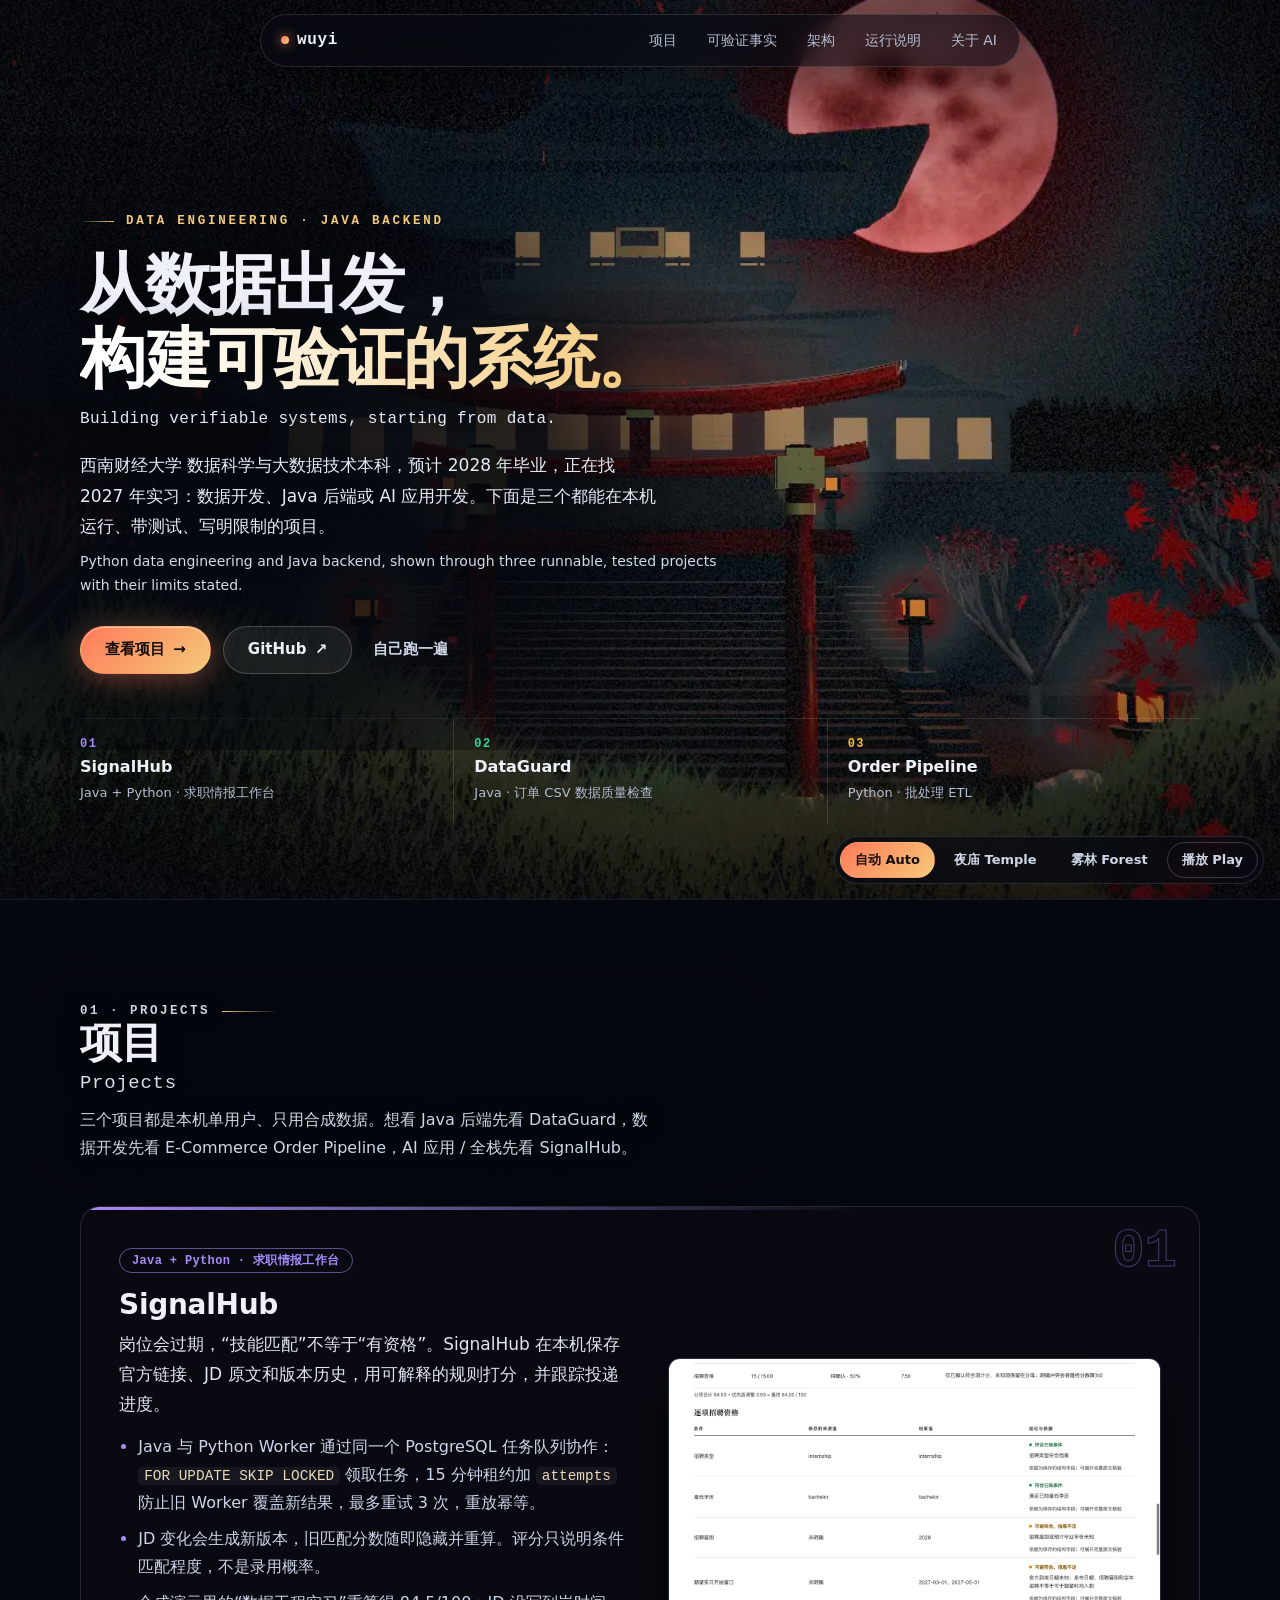
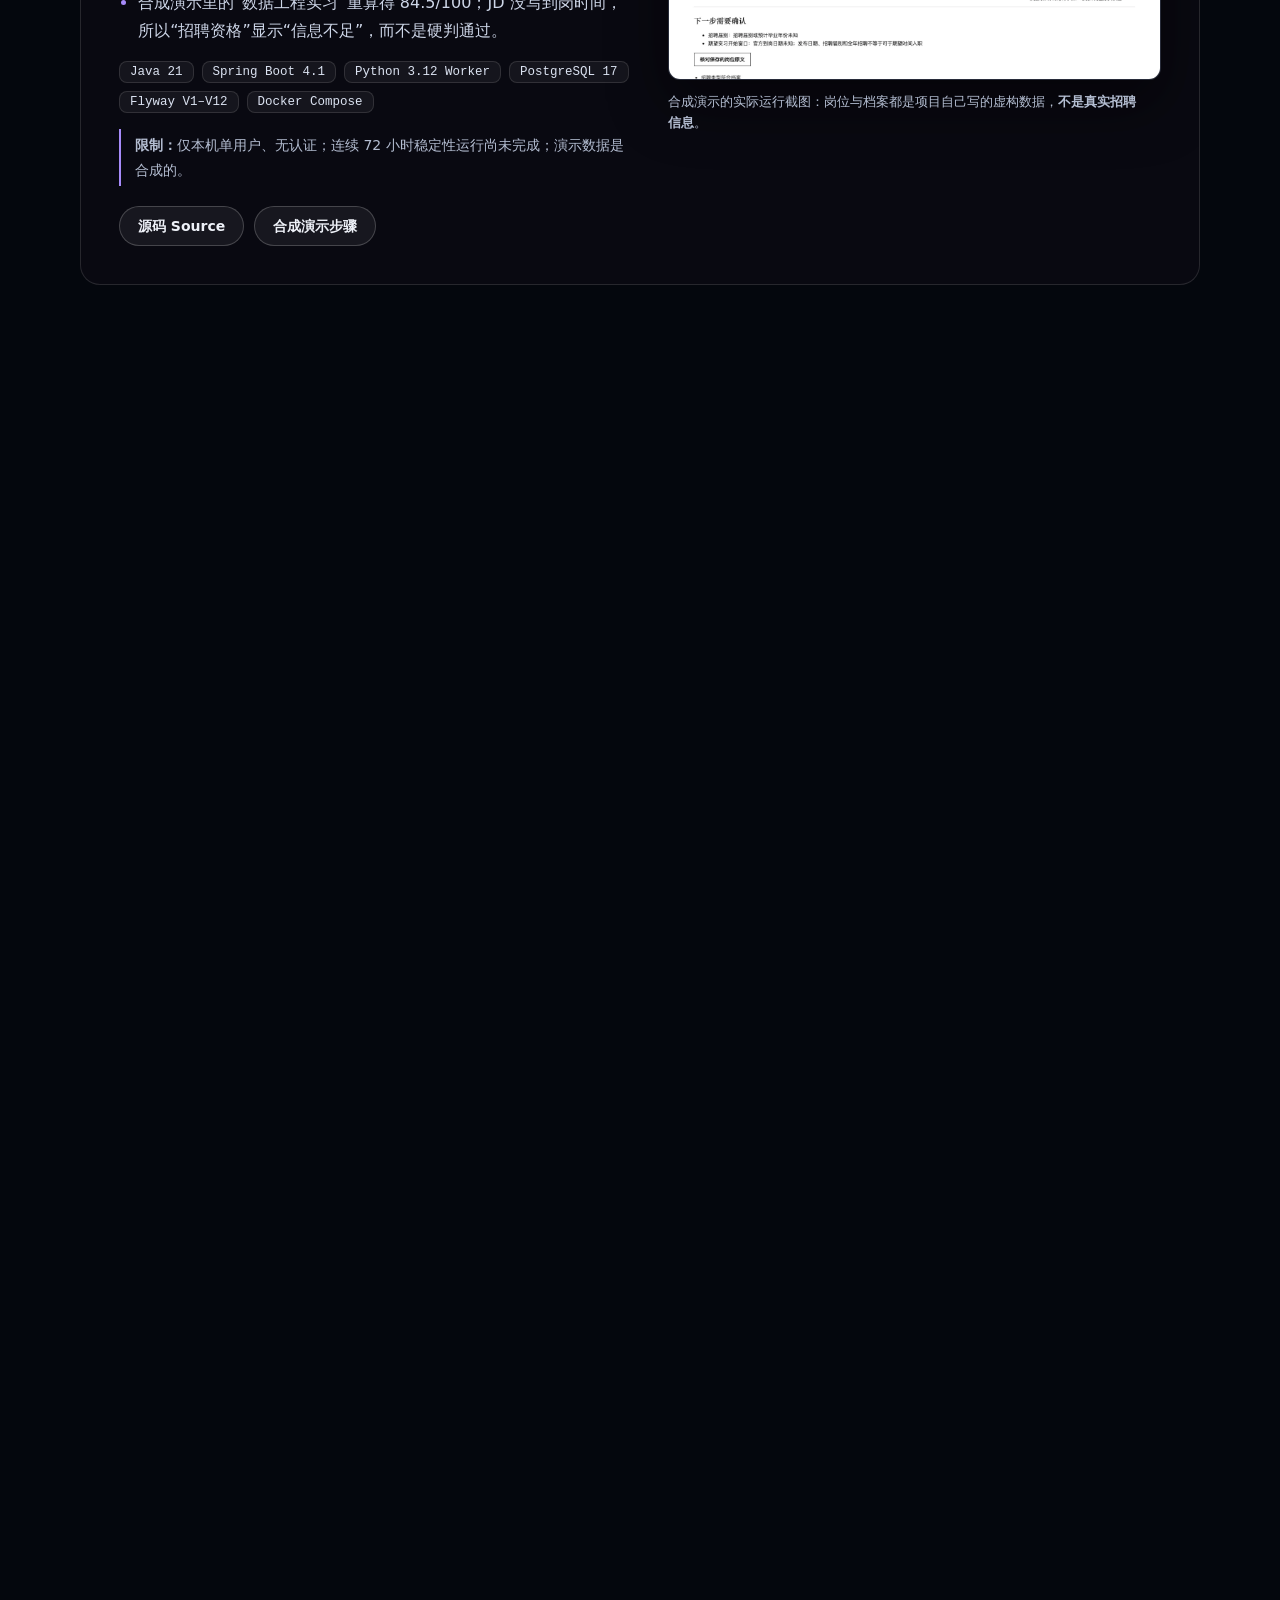
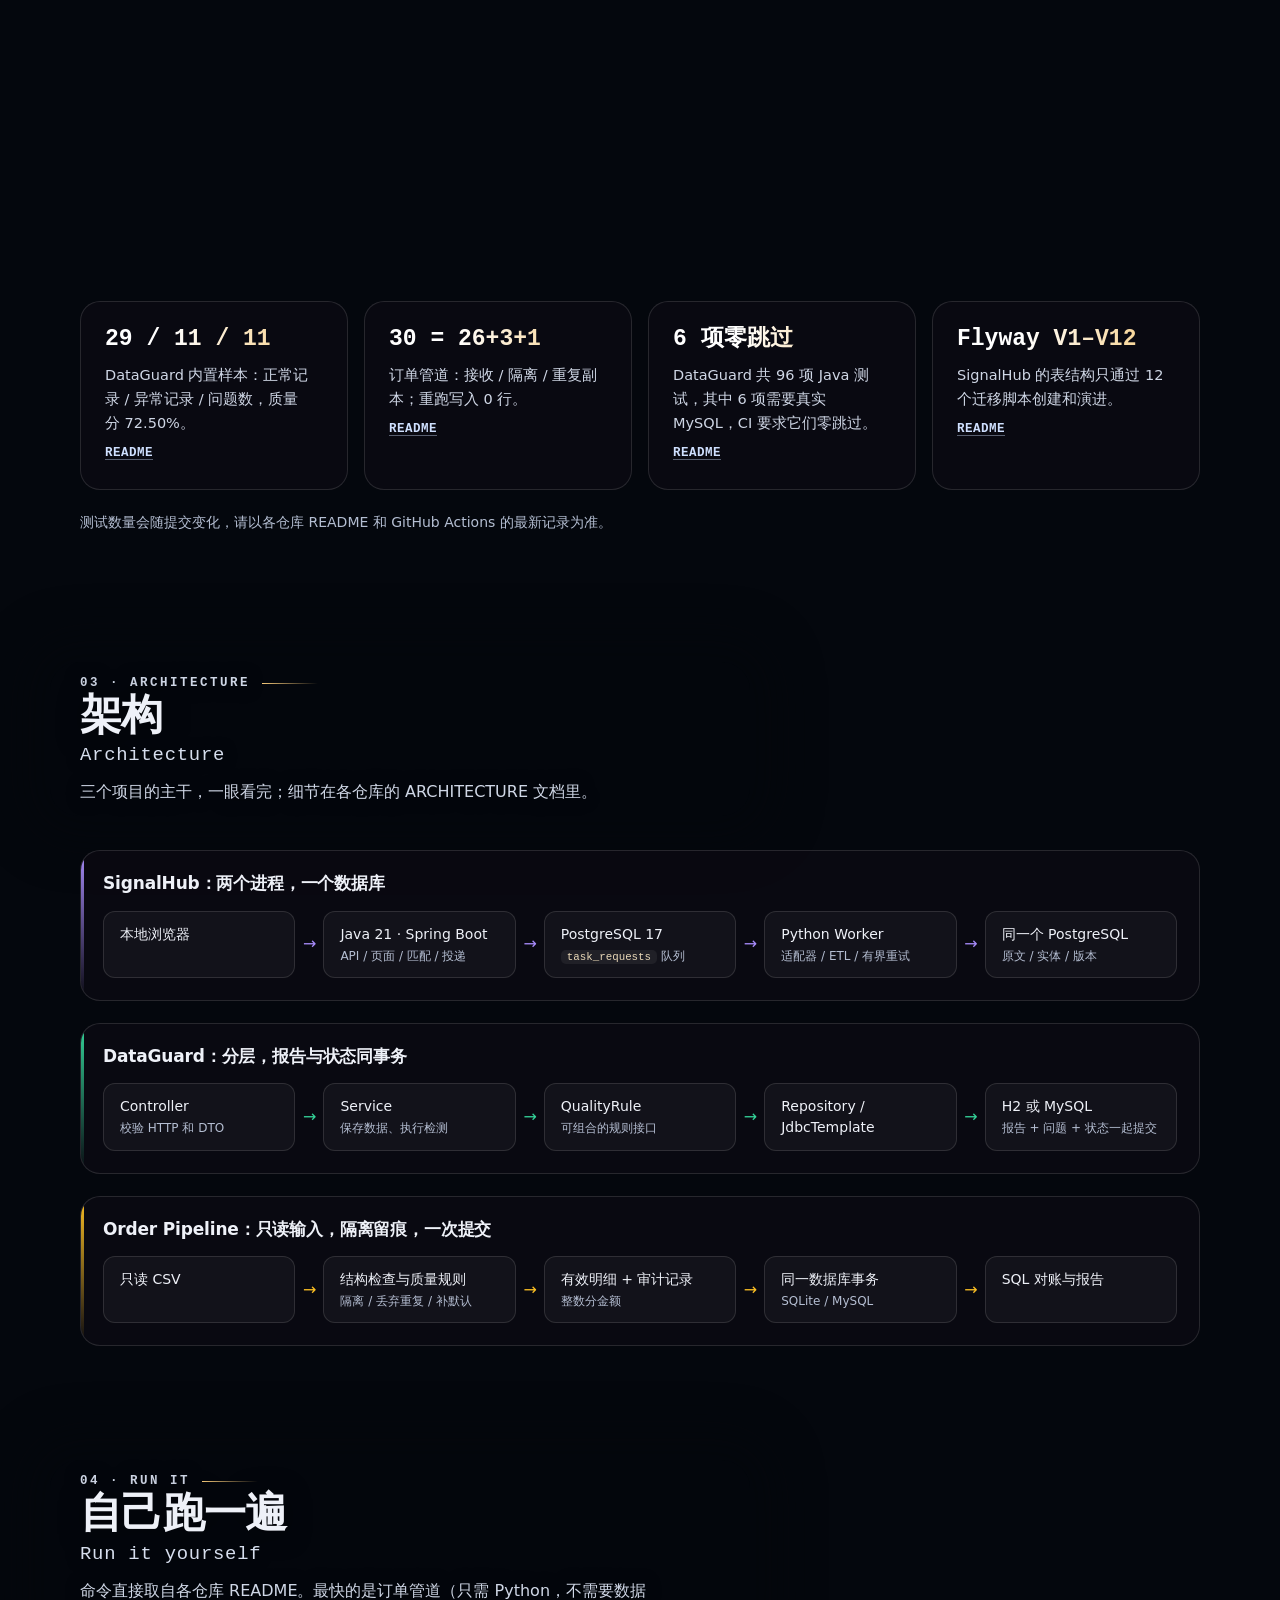
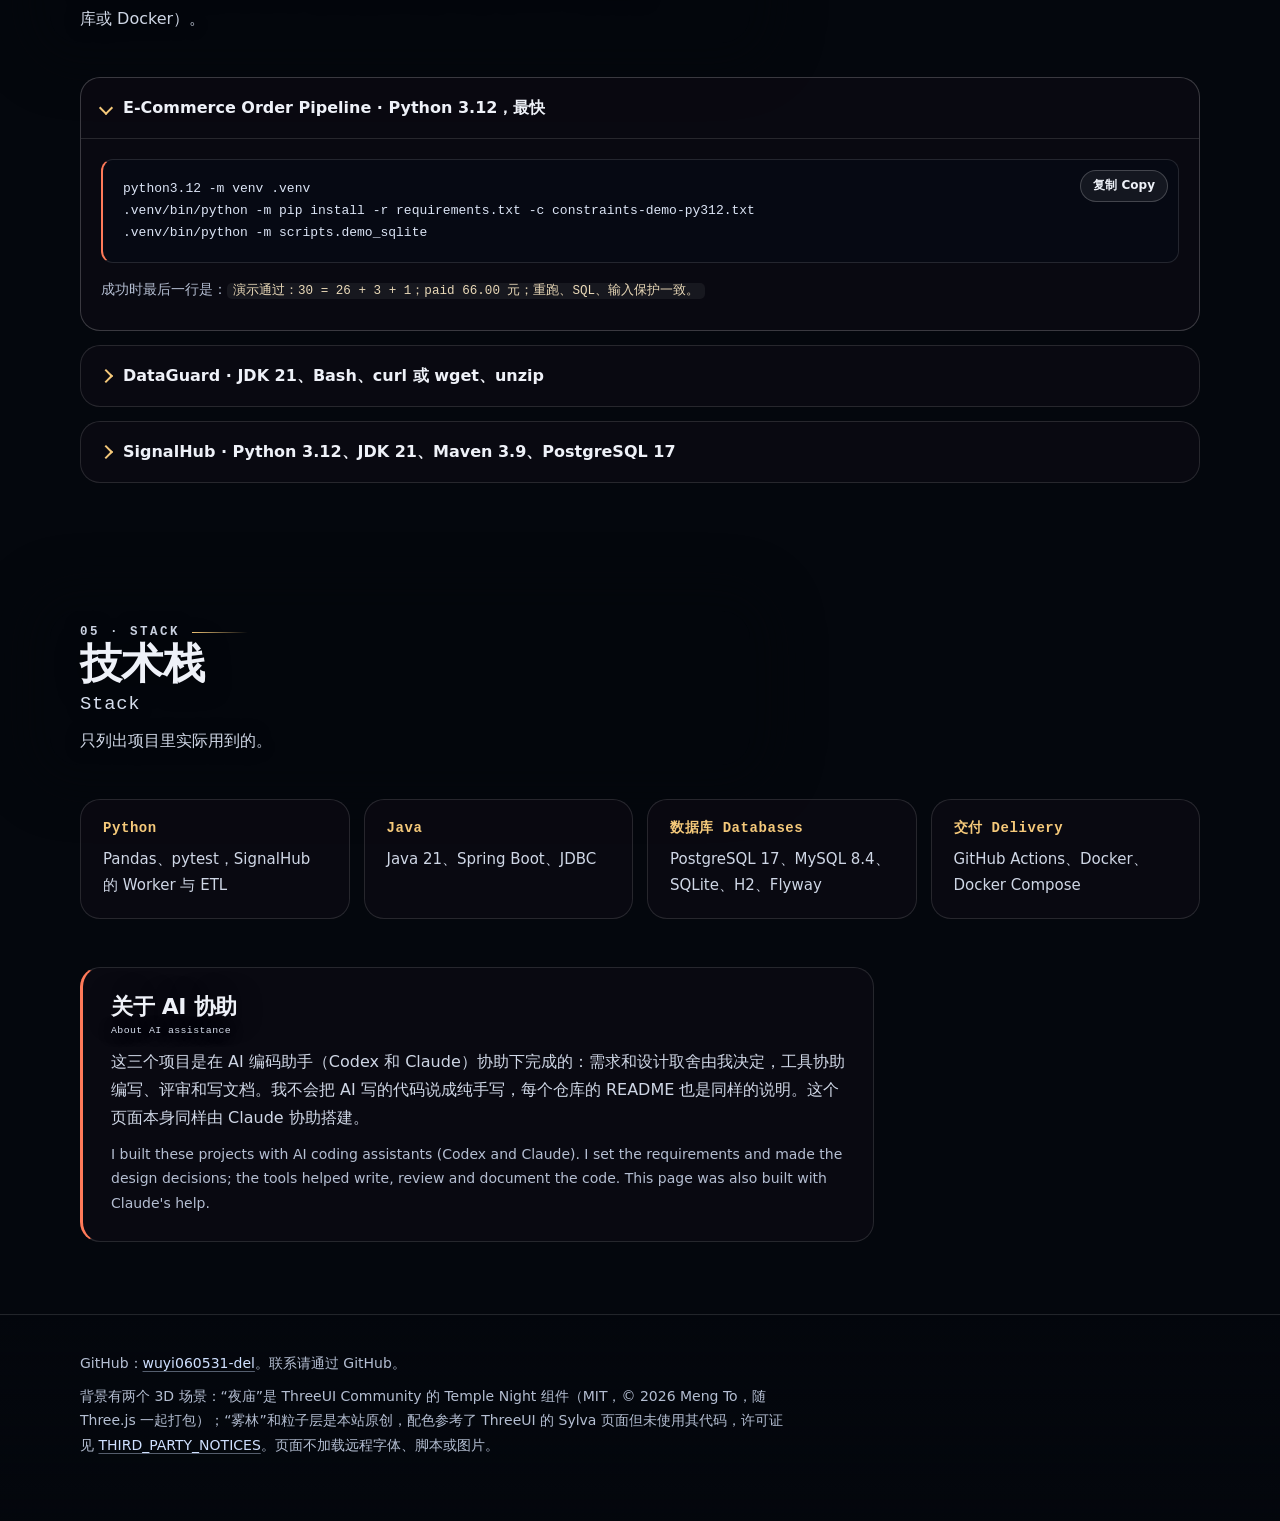
==== docs/index.html @ 2de93ecb "feat(site): portfolio V2 - immersive hero and interaction layer - New hero (title, kicker, short bil" ====
<!doctype html>
<html lang="zh-CN">
<head>
<meta charset="utf-8">
<meta name="viewport" content="width=device-width, initial-scale=1">
<title>wuyi · 数据工程与 Java 后端作品集</title>
<meta name="description" content="三个能运行、有测试、写明局限的小系统：SignalHub、DataGuard 与 E-Commerce Order Pipeline。Python 数据工程、Java 后端、PostgreSQL / MySQL。">
<meta name="theme-color" content="#060912">
<link rel="stylesheet" href="assets/style.css">
</head>
<body>
<a class="skip" href="#projects">跳到项目 Skip to projects</a>

<div class="stage" id="stage" aria-hidden="true">
  <img class="stage-poster poster-night" src="assets/hero-poster.webp" alt="" width="1600" height="780" fetchpriority="high">
  <div class="stage-poster poster-forest"></div>
  <canvas class="scene" id="scene-night"></canvas>
  <canvas class="scene" id="scene-forest"></canvas>
  <canvas class="fx" id="fx"></canvas>
  <div class="veil"></div>
</div>

<div class="progress" id="progress" aria-hidden="true"></div>
<canvas class="sparks" id="sparks" aria-hidden="true"></canvas>

<header class="site-header">
  <div class="bar">
    <a class="brand" href="#top">wuyi</a>
    <nav aria-label="页面导航 Page">
      <a href="#projects" data-nav="projects">项目</a>
      <a href="#evidence" data-nav="evidence">可验证事实</a>
      <a href="#architecture" data-nav="architecture">架构</a>
      <a href="#reproduce" data-nav="reproduce">运行说明</a>
      <a href="#about" data-nav="about">关于 AI</a>
    </nav>
  </div>
</header>

<main id="top">
  <section class="hero" id="hero" data-scene="night" aria-labelledby="hero-title">
    <div class="wrap">
      <div class="hero-inner">
        <p class="kicker rise">Data engineering · Java backend</p>
        <h1 id="hero-title" class="rise"><span class="ph">从数据出发，</span><span class="ph">构建可验证的系统。</span></h1>
        <p class="sub-en rise">Building verifiable systems, starting from data.</p>
        <p class="lead rise">西南财经大学 数据科学与大数据技术本科，预计 2028 年毕业，正在找 2027 年实习：数据开发、Java 后端或 AI 应用开发。下面是三个都能在本机运行、带测试、写明限制的项目。</p>
        <p class="lead-en rise">Python data engineering and Java backend, shown through three runnable, tested projects with their limits stated.</p>
        <div class="cta rise">
          <a class="btn primary" href="#projects">查看项目 <span class="arr" aria-hidden="true">→</span></a>
          <a class="btn" href="https://github.com/wuyi060531-del">GitHub <span class="arr" aria-hidden="true">↗</span></a>
          <a class="btn text" href="#reproduce">自己跑一遍</a>
        </div>
      </div>
      <ol class="hero-index" aria-label="三个项目 The three projects">
        <li><a href="#p-signalhub-card"><span class="n">01</span><b>SignalHub</b><small>Java + Python · 求职情报工作台</small></a></li>
        <li><a href="#p-dataguard-card"><span class="n">02</span><b>DataGuard</b><small>Java · 订单 CSV 数据质量检查</small></a></li>
        <li><a href="#p-ecommerce-card"><span class="n">03</span><b>Order Pipeline</b><small>Python · 批处理 ETL</small></a></li>
      </ol>
    </div>
  </section>

  <section id="projects" aria-labelledby="projects-title">
    <div class="wrap">
      <div class="section-head reveal">
        <p class="eyebrow">01 · Projects</p>
        <h2 id="projects-title">项目 <span lang="en">Projects</span></h2>
        <p>三个项目都是本机单用户、只用合成数据。想看 Java 后端先看 DataGuard，数据开发先看 E-Commerce Order Pipeline，AI 应用 / 全栈先看 SignalHub。</p>
      </div>

      <article class="project signalhub glow reveal" id="p-signalhub-card" data-scene="forest" aria-labelledby="p-signalhub">
        <span class="num" aria-hidden="true">01</span>
        <div class="copy-col">
          <span class="tag">Java + Python · 求职情报工作台</span>
          <h3 id="p-signalhub">SignalHub</h3>
          <p class="one">岗位会过期，“技能匹配”不等于“有资格”。SignalHub 在本机保存官方链接、JD 原文和版本历史，用可解释的规则打分，并跟踪投递进度。</p>
          <ul>
            <li>Java 与 Python Worker 通过同一个 PostgreSQL 任务队列协作：<code>FOR UPDATE SKIP LOCKED</code> 领取任务，15 分钟租约加 <code>attempts</code> 防止旧 Worker 覆盖新结果，最多重试 3 次，重放幂等。</li>
            <li>JD 变化会生成新版本，旧匹配分数随即隐藏并重算。评分只说明条件匹配程度，不是录用概率。</li>
            <li>合成演示里的“数据工程实习”重算得 84.5/100；JD 没写到岗时间，所以“招聘资格”显示“信息不足”，而不是硬判通过。</li>
          </ul>
          <ul class="chips" aria-label="技术栈"><li>Java 21</li><li>Spring Boot 4.1</li><li>Python 3.12 Worker</li><li>PostgreSQL 17</li><li>Flyway V1–V12</li><li>Docker Compose</li></ul>
          <p class="limit"><strong>限制：</strong>仅本机单用户、无认证；连续 72 小时稳定性运行尚未完成；演示数据是合成的。</p>
          <div class="links">
            <a class="btn sm" href="https://github.com/wuyi060531-del/signalhub">源码 Source</a>
            <a class="btn sm" href="https://github.com/wuyi060531-del/signalhub/blob/main/docs/PUBLIC_DEMO.md">合成演示步骤</a>
          </div>
        </div>
        <figure>
          <div class="shot"><img src="assets/img/signalhub-matching.webp" width="1380" height="900" loading="lazy" alt="SignalHub 岗位详情页：合成的数据工程实习，显示匹配分数 85、各条件的匹配与缺失说明和招聘资格状态"></div>
          <figcaption>合成演示的实际运行截图：岗位与档案都是项目自己写的虚构数据，<strong>不是真实招聘信息</strong>。</figcaption>
        </figure>
      </article>

      <article class="project dataguard glow reveal" id="p-dataguard-card" data-scene="night" aria-labelledby="p-dataguard">
        <span class="num" aria-hidden="true">02</span>
        <div class="copy-col">
          <span class="tag">Java · 订单 CSV 数据质量检查</span>
          <h3 id="p-dataguard">DataGuard</h3>
          <p class="one">上传 CSV，按确定性规则检查，得到精确到行和字段的问题清单，以及重启后仍可用的 JSON 和 HTML 报告。</p>
          <ul>
            <li>报告、问题清单和任务状态在<strong>同一个事务</strong>提交；失败任务单独记录，启动时把遗留的 <code>RUNNING</code> 标为 <code>FAILED/INTERRUPTED</code>，重启后状态不会悬空。</li>
            <li><strong>预算而不是静默截断</strong>：文件 5 MiB、10000 条记录、单字段 4096 字符，超限时整个任务失败，而不是悄悄少报问题。</li>
            <li>内置 40 条合成订单：29 条正常、11 条异常、11 个问题，质量分 72.50%（质量分 = 正常记录 ÷ 总记录）。</li>
          </ul>
          <ul class="chips" aria-label="技术栈"><li>Java 21</li><li>Spring Boot</li><li>JDBC</li><li>H2 / MySQL</li><li>HTML / CSS / JS</li><li>Docker</li></ul>
          <p class="limit"><strong>限制：</strong>仅本机单用户；断电恢复和备份恢复没有验证过。</p>
          <div class="links">
            <a class="btn sm" href="https://github.com/wuyi060531-del/dataguard">源码 Source</a>
            <a class="btn sm" href="https://github.com/wuyi060531-del/dataguard/blob/main/docs/VALIDATION.md">验收记录</a>
          </div>
        </div>
        <figure class="has-phone">
          <div class="shot crop"><img src="assets/img/dataguard-report.webp" width="1366" height="2100" loading="lazy" alt="DataGuard 检测报告页：质量分、问题类型分布和按行定位的问题清单（合成订单数据）"></div>
          <div class="phone"><img src="assets/img/dataguard-mobile.webp" width="390" height="844" loading="lazy" alt="DataGuard 手机端报告页"></div>
          <figcaption>页面在 Chromium 中的真实渲染（桌面与手机端），但数据来自<strong>模拟 API</strong> 提供的另一份合成订单（200 条记录，质量分 25%），没有连接 Java 后端，所以数字与左侧的内置 40 条样本（72.50%）不同。没有任何真实订单数据。</figcaption>
        </figure>
      </article>

      <article class="project ecommerce glow reveal" id="p-ecommerce-card" data-scene="forest" aria-labelledby="p-ecommerce">
        <span class="num" aria-hidden="true">03</span>
        <div class="copy-col">
          <span class="tag">Python · 批处理 ETL</span>
          <h3 id="p-ecommerce">E-Commerce Order Pipeline</h3>
          <p class="one">读取订单 CSV，隔离坏行并留下审计记录，用整数分计算金额，在一个事务里写库，再用 SQL 对账。重跑不会产生重复数据。</p>
          <ul>
            <li>30 行合成订单 = 26 接收 + 3 隔离 + 1 重复副本；11 笔 <code>paid</code> 订单合计 66.00 元。</li>
            <li>同一份文件第二次加载：写入 0 行、未变化 26，这就是幂等重跑。</li>
            <li>CI 覆盖 Python 3.10 / 3.12、MySQL 8.4 真实集成，以及 Docker 构建与冒烟测试。</li>
          </ul>
          <ul class="chips" aria-label="技术栈"><li>Python</li><li>Pandas</li><li>SQLite / MySQL</li><li>pytest</li><li>GitHub Actions</li></ul>
          <p class="limit"><strong>限制：</strong>仅合成数据；性能脚本是单机实验，不代表生产性能。站内静态演示是该项目 <a href="https://github.com/wuyi060531-del/ecommerce-order-pipeline/pull/7">PR #7</a>（尚未合并）在 commit 21017a1 的快照。</p>
          <div class="links">
            <a class="btn sm" href="demos/ecommerce-order-pipeline/index.html">打开静态演示 Open demo</a>
            <a class="btn sm" href="https://github.com/wuyi060531-del/ecommerce-order-pipeline">源码 Source</a>
          </div>
        </div>
        <figure>
          <div class="shot"><img src="assets/img/ecommerce-stages.webp" width="1400" height="1038" loading="lazy" alt="订单 ETL 静态演示页：读取、校验隔离、规范化、事务写入、SQL 分析、报告各阶段"></div>
          <figcaption>静态演示页的实际渲染截图。页面里的数字是离线运行项目真实代码得到的结果，<strong>并未连接任何运行中的数据库</strong>。</figcaption>
        </figure>
      </article>
    </div>
  </section>

  <section id="evidence" data-scene="night" aria-labelledby="evidence-title">
    <div class="wrap">
      <div class="section-head reveal">
        <p class="eyebrow">02 · Evidence</p>
        <h2 id="evidence-title">可验证事实 <span lang="en">Checkable facts</span></h2>
        <p>下面每个数字都来自对应仓库的 README，点开可以核对；它们不是用户量或业务收益。</p>
      </div>
      <ul class="stats">
        <li class="stat glow reveal"><b>29 / 11 / 11</b><span>DataGuard 内置样本：正常记录 / 异常记录 / 问题数，质量分 72.50%。</span><a href="https://github.com/wuyi060531-del/dataguard#快速演示">README</a></li>
        <li class="stat glow reveal"><b>30 = 26+3+1</b><span>订单管道：接收 / 隔离 / 重复副本；重跑写入 0 行。</span><a href="https://github.com/wuyi060531-del/ecommerce-order-pipeline#快速运行">README</a></li>
        <li class="stat glow reveal"><b>6 项零跳过</b><span>DataGuard 共 96 项 Java 测试，其中 6 项需要真实 MySQL，CI 要求它们零跳过。</span><a href="https://github.com/wuyi060531-del/dataguard#测试">README</a></li>
        <li class="stat glow reveal"><b>Flyway V1–V12</b><span>SignalHub 的表结构只通过 12 个迁移脚本创建和演进。</span><a href="https://github.com/wuyi060531-del/signalhub#架构">README</a></li>
      </ul>
      <p class="note reveal">测试数量会随提交变化，请以各仓库 README 和 GitHub Actions 的最新记录为准。</p>
    </div>
  </section>

  <section id="architecture" data-scene="forest" aria-labelledby="arch-title">
    <div class="wrap">
      <div class="section-head reveal">
        <p class="eyebrow">03 · Architecture</p>
        <h2 id="arch-title">架构 <span lang="en">Architecture</span></h2>
        <p>三个项目的主干，一眼看完；细节在各仓库的 ARCHITECTURE 文档里。</p>
      </div>
      <div class="arch">
        <div class="arch-block glow reveal signalhub">
          <h3>SignalHub：两个进程，一个数据库</h3>
          <ol class="flow">
            <li>本地浏览器</li>
            <li>Java 21 · Spring Boot<small>API / 页面 / 匹配 / 投递</small></li>
            <li>PostgreSQL 17<small><code>task_requests</code> 队列</small></li>
            <li>Python Worker<small>适配器 / ETL / 有界重试</small></li>
            <li>同一个 PostgreSQL<small>原文 / 实体 / 版本</small></li>
          </ol>
        </div>
        <div class="arch-block glow reveal dataguard">
          <h3>DataGuard：分层，报告与状态同事务</h3>
          <ol class="flow">
            <li>Controller<small>校验 HTTP 和 DTO</small></li>
            <li>Service<small>保存数据、执行检测</small></li>
            <li>QualityRule<small>可组合的规则接口</small></li>
            <li>Repository / JdbcTemplate</li>
            <li>H2 或 MySQL<small>报告 + 问题 + 状态一起提交</small></li>
          </ol>
        </div>
        <div class="arch-block glow reveal ecommerce">
          <h3>Order Pipeline：只读输入，隔离留痕，一次提交</h3>
          <ol class="flow">
            <li>只读 CSV</li>
            <li>结构检查与质量规则<small>隔离 / 丢弃重复 / 补默认</small></li>
            <li>有效明细 + 审计记录<small>整数分金额</small></li>
            <li>同一数据库事务<small>SQLite / MySQL</small></li>
            <li>SQL 对账与报告</li>
          </ol>
        </div>
      </div>
    </div>
  </section>

  <section id="reproduce" data-scene="night" aria-labelledby="repro-title">
    <div class="wrap">
      <div class="section-head reveal">
        <p class="eyebrow">04 · Run it</p>
        <h2 id="repro-title">自己跑一遍 <span lang="en">Run it yourself</span></h2>
        <p>命令直接取自各仓库 README。最快的是订单管道（只需 Python，不需要数据库或 Docker）。</p>
      </div>

      <details class="glow reveal" open>
        <summary>E-Commerce Order Pipeline · Python 3.12，最快</summary>
        <div class="run">
<pre><code>python3.12 -m venv .venv
.venv/bin/python -m pip install -r requirements.txt -c constraints-demo-py312.txt
.venv/bin/python -m scripts.demo_sqlite</code></pre>
          <p>成功时最后一行是：<code>演示通过：30 = 26 + 3 + 1；paid 66.00 元；重跑、SQL、输入保护一致。</code></p>
        </div>
      </details>

      <details class="glow reveal">
        <summary>DataGuard · JDK 21、Bash、curl 或 wget、unzip</summary>
        <div class="run">
<pre><code>bash scripts/mvn.sh clean verify
bash scripts/run.sh</code></pre>
          <p>打开 <code>http://127.0.0.1:8080</code>，点“导入模拟订单”，再点“开始检测”。默认用 H2 文件库，不需要 MySQL。预期：29 条正常、11 条异常、11 个问题，质量分 72.50%。</p>
        </div>
      </details>

      <details class="glow reveal">
        <summary>SignalHub · Python 3.12、JDK 21、Maven 3.9、PostgreSQL 17</summary>
        <div class="run">
<pre><code>python3.12 -m venv .venv
.venv/bin/python -m pip install --upgrade 'pip>=26.2'
.venv/bin/python -m pip install -e 'data-pipeline-python[test]'
./scripts/mvn.sh -f backend-java/pom.xml -DskipTests package
.venv/bin/python scripts/public_demo.py</code></pre>
          <p>按终端打印的地址打开岗位详情。演示会新建临时数据库，里面只有虚构的 JD 和档案，运行时不访问外部招聘、AI 或翻译服务。</p>
        </div>
      </details>
    </div>
  </section>

  <section id="stack" data-scene="forest" aria-labelledby="stack-title">
    <div class="wrap">
      <div class="section-head reveal"><p class="eyebrow">05 · Stack</p><h2 id="stack-title">技术栈 <span lang="en">Stack</span></h2><p>只列出项目里实际用到的。</p></div>
      <div class="stack">
        <div class="glow reveal"><h3>Python</h3><p>Pandas、pytest，SignalHub 的 Worker 与 ETL</p></div>
        <div class="glow reveal"><h3>Java</h3><p>Java 21、Spring Boot、JDBC</p></div>
        <div class="glow reveal"><h3>数据库 Databases</h3><p>PostgreSQL 17、MySQL 8.4、SQLite、H2、Flyway</p></div>
        <div class="glow reveal"><h3>交付 Delivery</h3><p>GitHub Actions、Docker、Docker Compose</p></div>
      </div>
    </div>
  </section>

  <section id="about" aria-labelledby="about-title" style="padding-top:24px">
    <div class="wrap">
      <div class="ai reveal">
        <h2 id="about-title">关于 AI 协助 <span lang="en">About AI assistance</span></h2>
        <p>这三个项目是在 AI 编码助手（Codex 和 Claude）协助下完成的：需求和设计取舍由我决定，工具协助编写、评审和写文档。我不会把 AI 写的代码说成纯手写，每个仓库的 README 也是同样的说明。这个页面本身同样由 Claude 协助搭建。</p>
        <p lang="en">I built these projects with AI coding assistants (Codex and Claude). I set the requirements and made the design decisions; the tools helped write, review and document the code. This page was also built with Claude's help.</p>
      </div>
    </div>
  </section>
</main>

<footer>
  <div class="wrap">
    <p>GitHub：<a href="https://github.com/wuyi060531-del">wuyi060531-del</a>。联系请通过 GitHub。</p>
    <p>背景有两个 3D 场景：“夜庙”是 ThreeUI Community 的 Temple Night 组件（MIT，© 2026 Meng To，随 Three.js 一起打包）；“雾林”和粒子层是本站原创，配色参考了 ThreeUI 的 Sylva 页面但未使用其代码，许可证见 <a href="THIRD_PARTY_NOTICES.md">THIRD_PARTY_NOTICES</a>。页面不加载远程字体、脚本或图片。</p>
  </div>
</footer>
<div class="stage-controls" role="group" aria-label="背景控制 Background">
  <button class="chip" type="button" data-scene-pick="auto" aria-pressed="true">自动 Auto</button>
  <button class="chip" type="button" data-scene-pick="night" aria-pressed="false">夜庙 Temple</button>
  <button class="chip" type="button" data-scene-pick="forest" aria-pressed="false">雾林 Forest</button>
  <button class="chip" type="button" id="stage-toggle" aria-pressed="false">播放 Play</button>
</div>

<script type="module" src="assets/main.js"></script>
</body>
</html>
---- docs/assets/style.css ----
/* Design system V2.
   Two scene palettes share one grammar: dark panels, hairline borders, one scene accent (ember on the
   night temple, firefly green in the forest), and per-project identity colours for cards.
   No web fonts: a system stack keeps the page fast and avoids third-party requests. */

@property --accent   { syntax: "<color>"; inherits: true; initial-value: #ff7a59; }
@property --accent-2 { syntax: "<color>"; inherits: true; initial-value: #f5c97a; }
@property --tint     { syntax: "<color>"; inherits: true; initial-value: #0b0a12; }

:root {
  color-scheme: dark;
  --bg: #04070d;
  --text: #eef1f8;
  --text-2: #cfd7e6;
  --muted: #b4bed2;
  --line: rgba(255, 255, 255, .12);
  --line-2: rgba(255, 255, 255, .2);
  --signalhub: #a78bfa;
  --dataguard: #34d399;
  --ecommerce: #fbbf24;
  --accent: #ff7a59;
  --accent-2: #f5c97a;
  --tint: #0b0a12;
  --radius: 20px;
  --ease: cubic-bezier(.2, .75, .2, 1);
  --mono: ui-monospace, "SF Mono", Menlo, Consolas, "Liberation Mono", monospace;
  --sans: ui-sans-serif, system-ui, -apple-system, "Segoe UI", "PingFang SC", "Hiragino Sans GB", "Microsoft YaHei", "Noto Sans CJK SC", sans-serif;
  --px: 0; --py: 0;
}
body[data-scene="night"]  { --accent: #ff7a59; --accent-2: #f5c97a; --tint: #0b0a12; }
body[data-scene="forest"] { --accent: #a8e06a; --accent-2: #dcf585; --tint: #09120b; }

* { box-sizing: border-box; }
html { scroll-behavior: smooth; scroll-padding-top: 84px; -webkit-text-size-adjust: 100%; }
body { margin: 0; background: #04070d; color: var(--text); font: 16px/1.75 var(--sans); overflow-x: hidden; transition: --accent .9s ease, --accent-2 .9s ease, --tint .9s ease; }
img { max-width: 100%; height: auto; display: block; }
a { color: #cfe0ff; text-underline-offset: 3px; text-decoration-color: rgba(207, 224, 255, .4); }
a:hover { color: #fff; text-decoration-color: var(--accent-2); }
code, pre { font-family: var(--mono); }
:focus-visible { outline: 2px solid var(--accent-2); outline-offset: 3px; border-radius: 6px; }
.wrap { width: min(1120px, 100% - 32px); margin-inline: auto; }
.skip { position: absolute; left: 16px; top: -60px; background: #fff; color: #000; padding: 8px 14px; border-radius: 8px; z-index: 60; }
.skip:focus { top: 12px; }

/* ---------- stage: fixed 3D background shared by the whole page ---------- */
.stage { position: fixed; inset: 0; z-index: -1; background: #04070d; overflow: hidden; }
.stage-poster, .scene { position: absolute; inset: 0; width: 100%; height: 100%; }
.stage-poster { object-fit: cover; transition: opacity 1s ease; }
.poster-forest { background: #5a6b4d url("forest-poster.webp") center / cover no-repeat; opacity: 0; }
body[data-scene="forest"] .poster-forest { opacity: 1; }
body[data-scene="forest"] .poster-night { opacity: 0; }
.scene { opacity: 0; transition: opacity 1s ease; }
.scene.is-on { opacity: 1; }
/* foreground particle layer drifts a little against the pointer: cheap depth (one composited transform) */
.fx { position: absolute; inset: -24px; width: calc(100% + 48px); height: calc(100% + 48px); pointer-events: none; transform: translate3d(calc(var(--px) * 14px), calc(var(--py) * 9px), 0); transition: transform .35s var(--ease), opacity .6s ease; }
body:not([data-playing]) .fx { opacity: 0; }
.veil { position: absolute; inset: 0; pointer-events: none; transition: background .8s ease;
  background: radial-gradient(120% 90% at 50% 40%, rgba(4,7,13,0) 38%, rgba(4,7,13,.5) 100%), linear-gradient(180deg, rgba(4,7,13,.3), rgba(4,7,13,0) 28%, rgba(4,7,13,.3)); }
body[data-scene="forest"] .veil { background: radial-gradient(120% 90% at 50% 40%, rgba(8,14,8,0) 42%, rgba(8,14,8,.46) 100%), linear-gradient(180deg, rgba(8,14,8,.22), rgba(8,14,8,0) 28%, rgba(8,14,8,.28)); }

.progress { position: fixed; top: 0; left: 0; right: 0; height: 2px; z-index: 50; transform-origin: 0 50%; transform: scaleX(var(--p, 0)); background: linear-gradient(90deg, var(--accent), var(--accent-2)); pointer-events: none; }
.sparks { position: fixed; inset: 0; width: 100%; height: 100%; z-index: 45; pointer-events: none; }

/* ---------- floating navigation ---------- */
.site-header { position: fixed; top: 14px; left: 0; right: 0; z-index: 40; pointer-events: none; }
.bar { pointer-events: auto; width: min(760px, 100% - 24px); margin-inline: auto; display: flex; align-items: center; justify-content: space-between; gap: 8px; padding: 6px 8px 6px 20px; border-radius: 999px; background: rgba(8, 10, 18, .62); border: 1px solid var(--line); backdrop-filter: blur(12px) saturate(1.2); -webkit-backdrop-filter: blur(12px) saturate(1.2); box-shadow: 0 10px 40px rgba(0, 0, 0, .35); }
.brand { font: 700 16px var(--mono); color: var(--text); text-decoration: none; letter-spacing: .04em; display: inline-flex; align-items: center; gap: 8px; }
.brand::before { content: ""; width: 8px; height: 8px; border-radius: 50%; background: linear-gradient(135deg, var(--accent), var(--accent-2)); box-shadow: 0 0 12px var(--accent); }
.bar nav { display: flex; gap: 2px; overflow-x: auto; scrollbar-width: none; min-width: 0; flex: 0 1 auto; }
.bar nav::-webkit-scrollbar { display: none; }
.bar nav a { position: relative; white-space: nowrap; color: var(--muted); text-decoration: none; font-size: 14px; padding: 7px 14px; border-radius: 999px; transition: color .25s, background .25s; }
.bar nav a:hover { color: #fff; background: rgba(255, 255, 255, .07); }
.bar nav a.is-current { color: #fff; background: rgba(255, 255, 255, .11); }
.bar nav a.is-current::after { content: ""; position: absolute; left: 50%; bottom: 2px; width: 14px; height: 2px; margin-left: -7px; border-radius: 2px; background: linear-gradient(90deg, var(--accent), var(--accent-2)); }

/* ---------- buttons ---------- */
.btn { --tx: 0px; --ty: 0px; position: relative; isolation: isolate; overflow: hidden; display: inline-flex; align-items: center; gap: .55em; min-height: 48px; padding: 0 24px; border-radius: 999px; border: 1px solid var(--line-2); color: var(--text); text-decoration: none; font: 600 15px/1 var(--sans); background: rgba(255, 255, 255, .06); cursor: pointer; transform: translate3d(var(--tx), var(--ty), 0); transition: transform .25s var(--ease), background .3s, border-color .3s, box-shadow .3s, color .3s; }
.btn::before { content: ""; position: absolute; inset: 0; z-index: -1; opacity: 0; transition: opacity .3s; background: radial-gradient(140px circle at var(--mx, 50%) var(--my, 50%), rgba(255, 255, 255, .22), transparent 70%); background: radial-gradient(140px circle at var(--mx, 50%) var(--my, 50%), color-mix(in srgb, var(--accent-2) 45%, transparent), transparent 70%); }
.btn:hover { border-color: color-mix(in srgb, var(--accent-2) 70%, white 0%); color: #fff; box-shadow: 0 8px 30px color-mix(in srgb, var(--accent) 28%, transparent); }
.btn:hover::before { opacity: 1; }
.btn:active { transform: translate3d(var(--tx), var(--ty), 0) scale(.96); transition-duration: .08s; }
.btn .arr { display: inline-block; transition: transform .3s var(--ease); }
.btn:hover .arr { transform: translateX(4px); }
.btn.primary { color: #130b08; border-color: transparent; background: linear-gradient(135deg, var(--accent), var(--accent-2)); box-shadow: 0 6px 28px color-mix(in srgb, var(--accent) 38%, transparent), inset 0 1px 0 rgba(255, 255, 255, .45); }
.btn.primary::before { background: radial-gradient(160px circle at var(--mx, 50%) var(--my, 50%), rgba(255, 255, 255, .55), transparent 70%); }
.btn.primary:hover { color: #130b08; box-shadow: 0 10px 40px color-mix(in srgb, var(--accent) 55%, transparent), inset 0 1px 0 rgba(255, 255, 255, .6); }
.btn.sm { min-height: 40px; padding: 0 18px; font-size: 14px; }
.btn.text { background: transparent; border-color: transparent; padding: 0 8px; color: var(--text-2); }
.btn.text:hover { box-shadow: none; border-color: transparent; }
.btn.text::before { display: none; }

/* ---------- hero ---------- */
.hero { position: relative; min-height: 100svh; display: flex; flex-direction: column; justify-content: flex-end; padding: 120px 0 76px !important; }
.hero-inner { position: relative; max-width: 640px; padding-bottom: 36px; transform: translate3d(calc(var(--px) * -6px), calc(var(--py) * -4px), 0); transition: transform .35s var(--ease); }
/* a soft local scrim instead of a boxed panel: keeps the 3D scene visible around the text */
.hero-inner::before { content: ""; position: absolute; inset: -80px -130px -40px -170px; z-index: -1; pointer-events: none; background: radial-gradient(70% 78% at 36% 56%, rgba(4, 7, 13, .9) 0%, rgba(4, 7, 13, .74) 46%, rgba(4, 7, 13, 0) 82%); }
.kicker { display: flex; align-items: center; gap: 12px; font: 600 12.5px var(--mono); letter-spacing: .22em; text-transform: uppercase; color: var(--accent-2); margin: 0 0 20px; }
.kicker::before { content: ""; width: 34px; height: 1px; background: linear-gradient(90deg, transparent, var(--accent-2)); }
h1 { margin: 0 0 14px; font-size: clamp(32px, 6.4vw, 66px); line-height: 1.12; letter-spacing: -.02em; font-weight: 750; text-shadow: 0 2px 30px rgba(0, 0, 0, .55); }
h1 .ph { display: block; }
h1 .ph:last-child { background: linear-gradient(95deg, #fff 10%, var(--accent-2) 90%); -webkit-background-clip: text; background-clip: text; -webkit-text-fill-color: transparent; color: #fff; text-shadow: none; filter: drop-shadow(0 2px 18px rgba(0, 0, 0, .5)); }
.sub-en { margin: 0 0 22px; font: 500 clamp(14px, 1.6vw, 16px) var(--mono); letter-spacing: .02em; color: #e3e9f5; text-shadow: 0 1px 14px rgba(0, 0, 0, .6); }
.lead { margin: 0 0 8px; max-width: 34em; font-size: clamp(15px, 1.5vw, 17px); line-height: 1.8; color: #e7ecf6; text-shadow: 0 1px 16px rgba(0, 0, 0, .65); }
.lead-en { margin: 0 0 28px; max-width: 46em; font-size: 14px; line-height: 1.7; color: #d3dbea; text-shadow: 0 1px 14px rgba(0, 0, 0, .65); }
.cta { display: flex; flex-wrap: wrap; gap: 12px; align-items: center; }
.hero-index { list-style: none; margin: 8px 0 0; padding: 0; display: grid; grid-template-columns: repeat(3, 1fr); gap: 0; border-top: 1px solid var(--line); }
.hero-index a { --p: var(--signalhub); display: grid; gap: 2px; padding: 18px 20px 22px 0; text-decoration: none; color: var(--text); position: relative; transition: color .25s; }
.hero-index li:nth-child(2) a { --p: var(--dataguard); padding-left: 20px; border-left: 1px solid var(--line); }
.hero-index li:nth-child(3) a { --p: var(--ecommerce); padding-left: 20px; border-left: 1px solid var(--line); }
.hero-index a::before { content: ""; position: absolute; top: -1px; left: 0; width: 0; height: 2px; background: var(--p); transition: width .45s var(--ease); }
.hero-index li:nth-child(n+2) a::before { left: 0; }
.hero-index a:hover::before, .hero-index a:focus-visible::before { width: 100%; }
.hero-index .n { font: 600 12px var(--mono); color: var(--p); letter-spacing: .12em; }
.hero-index b { font-size: 16px; font-weight: 650; }
.hero-index small { font-size: 13px; color: var(--muted); line-height: 1.5; text-shadow: 0 1px 12px rgba(0, 0, 0, .7); }
.hero-index a:hover b { color: var(--p); }
.rise { animation: rise .9s var(--ease) both; }
.hero-inner > :nth-child(2) { animation-delay: .08s; }
.hero-inner > :nth-child(3) { animation-delay: .16s; }
.hero-inner > :nth-child(4) { animation-delay: .24s; }
.hero-inner > :nth-child(5) { animation-delay: .32s; }
.hero-inner > :nth-child(6) { animation-delay: .4s; }
@keyframes rise { from { opacity: 0; transform: translate3d(0, 22px, 0); } to { opacity: 1; transform: none; } }

/* ---------- sections ---------- */
h1, h2, h3 { text-wrap: balance; }
p, li, figcaption { text-wrap: pretty; }
main { overflow-x: clip; }
section { padding: 104px 0 24px; }
.section-head { position: relative; max-width: 640px; margin-bottom: 44px; }
.section-head::before { content: ""; position: absolute; inset: -14px -30px -10px -30px; z-index: -1; pointer-events: none; border-radius: 28px; background: rgba(4, 7, 13, .72); box-shadow: 0 0 40px 30px rgba(4, 7, 13, .72); }
body[data-scene="forest"] .section-head::before { background: rgba(6, 12, 7, .86); box-shadow: 0 0 40px 30px rgba(6, 12, 7, .86); }
.eyebrow { display: flex; align-items: center; gap: 12px; margin: 0 0 14px; font: 600 12.5px var(--mono); letter-spacing: .2em; text-transform: uppercase; color: var(--accent-2); }
.eyebrow::after { content: ""; flex: 0 0 56px; height: 1px; background: linear-gradient(90deg, var(--accent-2), transparent); }
h2 { margin: 0 0 12px; font-size: clamp(26px, 4vw, 42px); line-height: 1.2; letter-spacing: -.015em; font-weight: 720; text-shadow: 0 2px 24px rgba(0, 0, 0, .5); }
h2 [lang="en"] { display: block; margin-top: 4px; font: 500 .45em var(--mono); letter-spacing: .04em; color: #d6deed; text-shadow: 0 1px 14px rgba(0, 0, 0, .7); }
.section-head p { margin: 0; color: var(--text-2); max-width: 56ch; text-shadow: 0 1px 16px rgba(0, 0, 0, .65); }
h3 { margin: 0 0 8px; font-size: clamp(22px, 2.6vw, 28px); line-height: 1.25; font-weight: 700; letter-spacing: -.01em; }

/* shared panel: opaque enough to read on any frame, no blur (blur over a moving scene is costly) */
:root { --panel: rgba(10, 11, 20, .86); }
@supports (color: color-mix(in srgb, red, blue)) { :root { --panel: color-mix(in srgb, var(--tint) 84%, transparent); } }
.project, .stat, .arch-block, details, .stack > div, .ai { background: var(--panel); border: 1px solid var(--line); border-radius: var(--radius); }

/* glow + edge light that follows the pointer (set by ui.js through --gx/--gy) */
.glow { position: relative; }
.glow::before { content: ""; position: absolute; inset: 0; border-radius: inherit; padding: 1px; pointer-events: none; opacity: 0; transition: opacity .35s; background: radial-gradient(420px circle at var(--gx, 50%) var(--gy, 0%), var(--edge, var(--accent-2)), transparent 55%); -webkit-mask: linear-gradient(#000 0 0) content-box, linear-gradient(#000 0 0); -webkit-mask-composite: xor; mask: linear-gradient(#000 0 0) content-box exclude, linear-gradient(#000 0 0); }
.glow:hover::before { opacity: 1; }

/* project cards */
.project { --p: var(--signalhub); --edge: var(--p); --rx: 0deg; --ry: 0deg; display: grid; gap: 32px; grid-template-columns: 1fr; padding: 28px; margin-bottom: 32px; overflow: hidden; transform: perspective(1200px) rotateX(var(--rx)) rotateY(var(--ry)); transition: transform .2s ease-out, border-color .3s; }
.project::after { content: ""; position: absolute; left: 0; top: 0; right: 0; height: 3px; background: linear-gradient(90deg, var(--p), transparent 70%); }
.project:hover { border-color: color-mix(in srgb, var(--p) 40%, var(--line)); }
.project.dataguard { --p: var(--dataguard); }
.project.ecommerce { --p: var(--ecommerce); }
.num { position: absolute; top: 18px; right: 22px; font: 700 54px/1 var(--mono); color: transparent; -webkit-text-stroke: 1px color-mix(in srgb, var(--p) 55%, transparent); opacity: .7; pointer-events: none; }
.tag { display: inline-block; font: 600 12px var(--mono); color: var(--p); border: 1px solid color-mix(in srgb, var(--p) 55%, transparent); border-radius: 999px; padding: 3px 12px; margin-bottom: 14px; letter-spacing: .03em; }
.project .one { margin: 0 0 14px; color: #e0e6f2; font-size: 17px; line-height: 1.75; }
.project ul { margin: 0 0 16px; padding-left: 1.2em; }
.project li { margin-bottom: 8px; color: #cdd6e8; }
.project li::marker { color: var(--p); }
.chips { display: flex; flex-wrap: wrap; gap: 8px; list-style: none; padding: 0 !important; margin: 0 0 16px !important; }
.chips li { margin: 0; font: 12.5px var(--mono); color: #dbe3f2; background: rgba(255, 255, 255, .05); border: 1px solid var(--line); border-radius: 8px; padding: 3px 10px; transition: border-color .25s, color .25s; }
.chips li:hover { border-color: color-mix(in srgb, var(--p) 60%, var(--line)); color: #fff; }
.limit { font-size: 14px; color: var(--muted); border-left: 2px solid var(--p); padding: 4px 0 4px 14px; margin: 0 0 20px; }
.links { display: flex; flex-wrap: wrap; gap: 10px; }
.links .btn { --accent-2: var(--p); }
figure { margin: 0; }
.shot { border: 1px solid var(--line); border-radius: 12px; overflow: hidden; background: #0a0f1f; box-shadow: 0 24px 60px rgba(0, 0, 0, .45); }
.shot img { width: 100%; }
.shot.crop img { aspect-ratio: 16 / 10; object-fit: cover; object-position: top; }
figcaption { font-size: 13px; color: var(--muted); margin-top: 12px; line-height: 1.6; }
.phone { display: none; }

/* evidence */
.stats { display: grid; gap: 16px; grid-template-columns: 1fr; margin: 0; padding: 0; list-style: none; }
.stat { --edge: var(--accent); padding: 24px; transition: border-color .3s, transform .3s var(--ease); }
.stat:hover { transform: translateY(-3px); }
.stat b { display: block; white-space: nowrap; font: 700 28px var(--mono); line-height: 1.2; margin-bottom: 10px; color: #fff; background: linear-gradient(90deg, #fff 30%, var(--accent-2)); -webkit-background-clip: text; background-clip: text; -webkit-text-fill-color: transparent; }
.stat span { display: block; color: var(--text-2); font-size: 14.5px; line-height: 1.65; }
.stat a { display: inline-block; margin-top: 10px; font: 600 12.5px var(--mono); letter-spacing: .04em; }
.note { color: var(--muted); font-size: 14px; margin-top: 20px; max-width: 64ch; }

/* architecture */
.arch { display: grid; gap: 22px; }
.arch-block { --p: var(--signalhub); --edge: var(--p); padding: 22px; overflow: hidden; }
.arch-block::after { content: ""; position: absolute; left: 0; top: 0; bottom: 0; width: 3px; background: linear-gradient(180deg, var(--p), transparent); }
.arch-block.dataguard { --p: var(--dataguard); }
.arch-block.ecommerce { --p: var(--ecommerce); }
.arch h3 { font-size: 17px; margin-bottom: 16px; }
.flow { list-style: none; display: flex; flex-direction: column; gap: 22px; padding: 0; margin: 0; counter-reset: step; }
.flow li { position: relative; background: rgba(255, 255, 255, .04); border: 1px solid var(--line); border-radius: 12px; padding: 12px 16px; font-size: 14px; line-height: 1.5; transition: border-color .25s, background .25s; }
.flow li:hover { border-color: color-mix(in srgb, var(--p) 55%, var(--line)); background: rgba(255, 255, 255, .07); }
.flow li small { display: block; color: var(--muted); font-size: 12px; margin-top: 2px; }
.flow li:not(:last-child)::after { content: "↓"; position: absolute; left: 50%; bottom: -21px; transform: translateX(-50%); color: var(--p); font-size: 16px; line-height: 1; }

/* run steps + code */
details { margin-bottom: 14px; overflow: hidden; transition: border-color .3s; }
details[open] { border-color: var(--line-2); }
summary { cursor: pointer; padding: 16px 20px; font-weight: 650; list-style: none; display: flex; align-items: center; gap: 12px; min-height: 52px; }
summary::-webkit-details-marker { display: none; }
summary::before { content: ""; flex: 0 0 8px; height: 8px; border-right: 2px solid var(--accent-2); border-bottom: 2px solid var(--accent-2); transform: rotate(-45deg); transition: transform .3s var(--ease); }
details[open] summary::before { transform: rotate(45deg); }
details[open] summary { border-bottom: 1px solid var(--line); }
.run { padding: 8px 20px 20px; }
.run p { color: var(--muted); font-size: 14px; margin: 14px 0 8px; }
pre { position: relative; margin: 12px 0; background: #060913; border: 1px solid var(--line); border-left: 2px solid var(--accent); border-radius: 12px; padding: 18px 18px 18px 20px; overflow-x: auto; font-size: 13px; line-height: 1.7; color: #dbe4f5; }
:not(pre) > code { font-size: .9em; color: #e9d9b8; background: rgba(255, 255, 255, .06); border-radius: 5px; padding: 1px 6px; }
.copy { position: absolute; top: 10px; right: 10px; min-height: 32px; padding: 0 12px; font: 600 12px var(--sans); border-radius: 999px; border: 1px solid var(--line-2); background: rgba(255, 255, 255, .06); color: var(--text); cursor: pointer; transition: background .25s, border-color .25s, color .25s, transform .15s; }
.copy:hover { border-color: var(--accent-2); background: rgba(255, 255, 255, .1); }
.copy:active { transform: scale(.95); }
.copy.done { color: #0b140b; background: var(--accent-2); border-color: transparent; }

/* stack + about + footer */
.stack { display: grid; gap: 14px; grid-template-columns: 1fr; }
.stack > div { --edge: var(--accent); padding: 20px 22px; transition: transform .3s var(--ease); }
.stack > div:hover { transform: translateY(-3px); }
.stack h3 { font-size: 14px; color: var(--accent-2); margin-bottom: 8px; font-family: var(--mono); font-weight: 650; letter-spacing: .04em; }
.stack p { margin: 0; color: var(--text-2); font-size: 15px; }
.ai { padding: 26px 28px; max-width: 78ch; border-left: 3px solid var(--accent); }
.ai h2 { font-size: 22px !important; }
.ai p { margin: 0 0 10px; color: var(--text-2); }
.ai p:last-child { margin: 0; color: var(--muted); font-size: 14px; }
footer { margin-top: 48px; border-top: 1px solid var(--line); padding: 36px 0 56px; color: var(--muted); font-size: 14px; background: linear-gradient(180deg, transparent, rgba(4, 7, 13, .8)); }
footer p { margin: 0 0 8px; max-width: 80ch; }

/* ---------- scene controls (fixed, bottom right) ---------- */
.stage-controls { position: fixed; right: 16px; bottom: 16px; z-index: 40; display: flex; flex-wrap: wrap; justify-content: flex-end; gap: 4px; padding: 5px; max-width: calc(100vw - 32px); background: rgba(8, 10, 18, .72); border: 1px solid var(--line); border-radius: 999px; backdrop-filter: blur(12px); -webkit-backdrop-filter: blur(12px); }
.chip { --tx: 0px; --ty: 0px; min-height: 36px; padding: 0 14px; border-radius: 999px; border: 1px solid transparent; background: transparent; color: var(--text-2); font: 600 13px var(--sans); cursor: pointer; transform: translate3d(var(--tx), var(--ty), 0); transition: transform .25s var(--ease), color .25s, background .25s, border-color .25s; }
.chip:hover { color: #fff; background: rgba(255, 255, 255, .08); }
.chip:active { transform: translate3d(var(--tx), var(--ty), 0) scale(.95); }
.chip[aria-pressed="true"] { background: linear-gradient(135deg, var(--accent), var(--accent-2)); color: #130b08; }
#stage-toggle { border-color: var(--line-2); }

/* ---------- reveal on scroll (only when JS is running) ---------- */
.js .reveal { opacity: 0; transform: translate3d(0, 24px, 0); }
.js .reveal.in { opacity: 1; transform: none; transition: opacity .8s var(--ease), transform .8s var(--ease); }
.js .project.reveal.in { transform: perspective(1200px) rotateX(var(--rx, 0deg)) rotateY(var(--ry, 0deg)); transition: opacity .8s var(--ease), transform .2s ease-out; }
.js .stats .reveal:nth-child(2), .js .stack .reveal:nth-child(2) { transition-delay: .07s; }
.js .stats .reveal:nth-child(3), .js .stack .reveal:nth-child(3) { transition-delay: .14s; }
.js .stats .reveal:nth-child(4), .js .stack .reveal:nth-child(4) { transition-delay: .21s; }

/* ---------- breakpoints ---------- */
@media (max-width: 560px) {
  .brand { display: none; }
  .bar { padding: 4px 6px; }
  .bar nav { width: 100%; justify-content: space-between; }
  .bar nav a { padding: 7px 9px; font-size: 13px; }
  .hero { padding-top: 96px !important; padding-bottom: 72px !important; }
  .hero-inner { padding-bottom: 20px; }
  .hero-inner::before { inset: -60px -16px -24px -16px; background: radial-gradient(95% 90% at 40% 50%, rgba(4, 7, 13, .94) 0%, rgba(4, 7, 13, .86) 58%, rgba(4, 7, 13, 0) 100%); }
  .kicker { text-shadow: 0 1px 10px rgba(0, 0, 0, .85); }
  .section-head::before { inset: -12px -14px -8px -14px; box-shadow: 0 0 24px 14px rgba(4, 7, 13, .72); }
  body[data-scene="forest"] .section-head::before { box-shadow: 0 0 24px 14px rgba(6, 12, 7, .86); }
  .hero-index small { display: none; }
  .hero-index a { padding: 14px 10px 16px 0; }
  .hero-index li:nth-child(n+2) a { padding-left: 12px; }
  .hero-index b { font-size: 13px; letter-spacing: -.01em; white-space: nowrap; }
  .kicker { font-size: 11px; letter-spacing: .14em; }
  .btn { min-height: 46px; padding: 0 20px; }
  .num { font-size: 40px; top: 14px; right: 16px; }
  .stage-controls { left: 12px; right: 12px; bottom: 12px; flex-wrap: nowrap; justify-content: space-between; gap: 2px; padding: 4px; max-width: none; }
  .chip { flex: 1 1 0; min-width: 0; min-height: 40px; padding: 0 4px; font-size: 12px; white-space: nowrap; }
  footer { padding-bottom: 96px; }
  section { padding-top: 80px; }
}
@media (min-width: 720px) {
  .stats { grid-template-columns: repeat(2, 1fr); }
  .stack { grid-template-columns: repeat(2, 1fr); }
  .flow { flex-direction: row; flex-wrap: wrap; gap: 26px 28px; }
  .flow li { flex: 1 1 150px; }
  .flow li:not(:last-child)::after { content: "→"; left: auto; right: -22px; bottom: auto; top: 50%; transform: translateY(-50%); }
  .phone { display: block; position: absolute; right: -12px; bottom: -18px; width: 22%; border: 4px solid #1a2440; border-radius: 22px; overflow: hidden; box-shadow: 0 12px 40px rgba(0, 0, 0, .55); }
  .has-phone { position: relative; padding-bottom: 18px; }
}
@media (min-width: 980px) {
  .project { grid-template-columns: 1.05fr 1fr; align-items: center; padding: 38px; }
  .project:nth-of-type(even) .copy-col { order: 2; }
  .stats { grid-template-columns: repeat(4, 1fr); }
  .stat b { font-size: 23px; }
  .stack { grid-template-columns: repeat(4, 1fr); }
}
@media (hover: none) { .glow::before { display: none; } }
@media (prefers-reduced-motion: reduce) {
  html { scroll-behavior: auto; }
  body, .stage-poster, .scene, .veil, .fx, .btn, .chip, .stat, .stack > div, .project, .hero-inner { transition: none !important; }
  .rise { animation: none; }
  .js .reveal { opacity: 1; transform: none; }
  .project, .fx, .hero-inner { transform: none !important; }
  .progress { transition: none; }
}
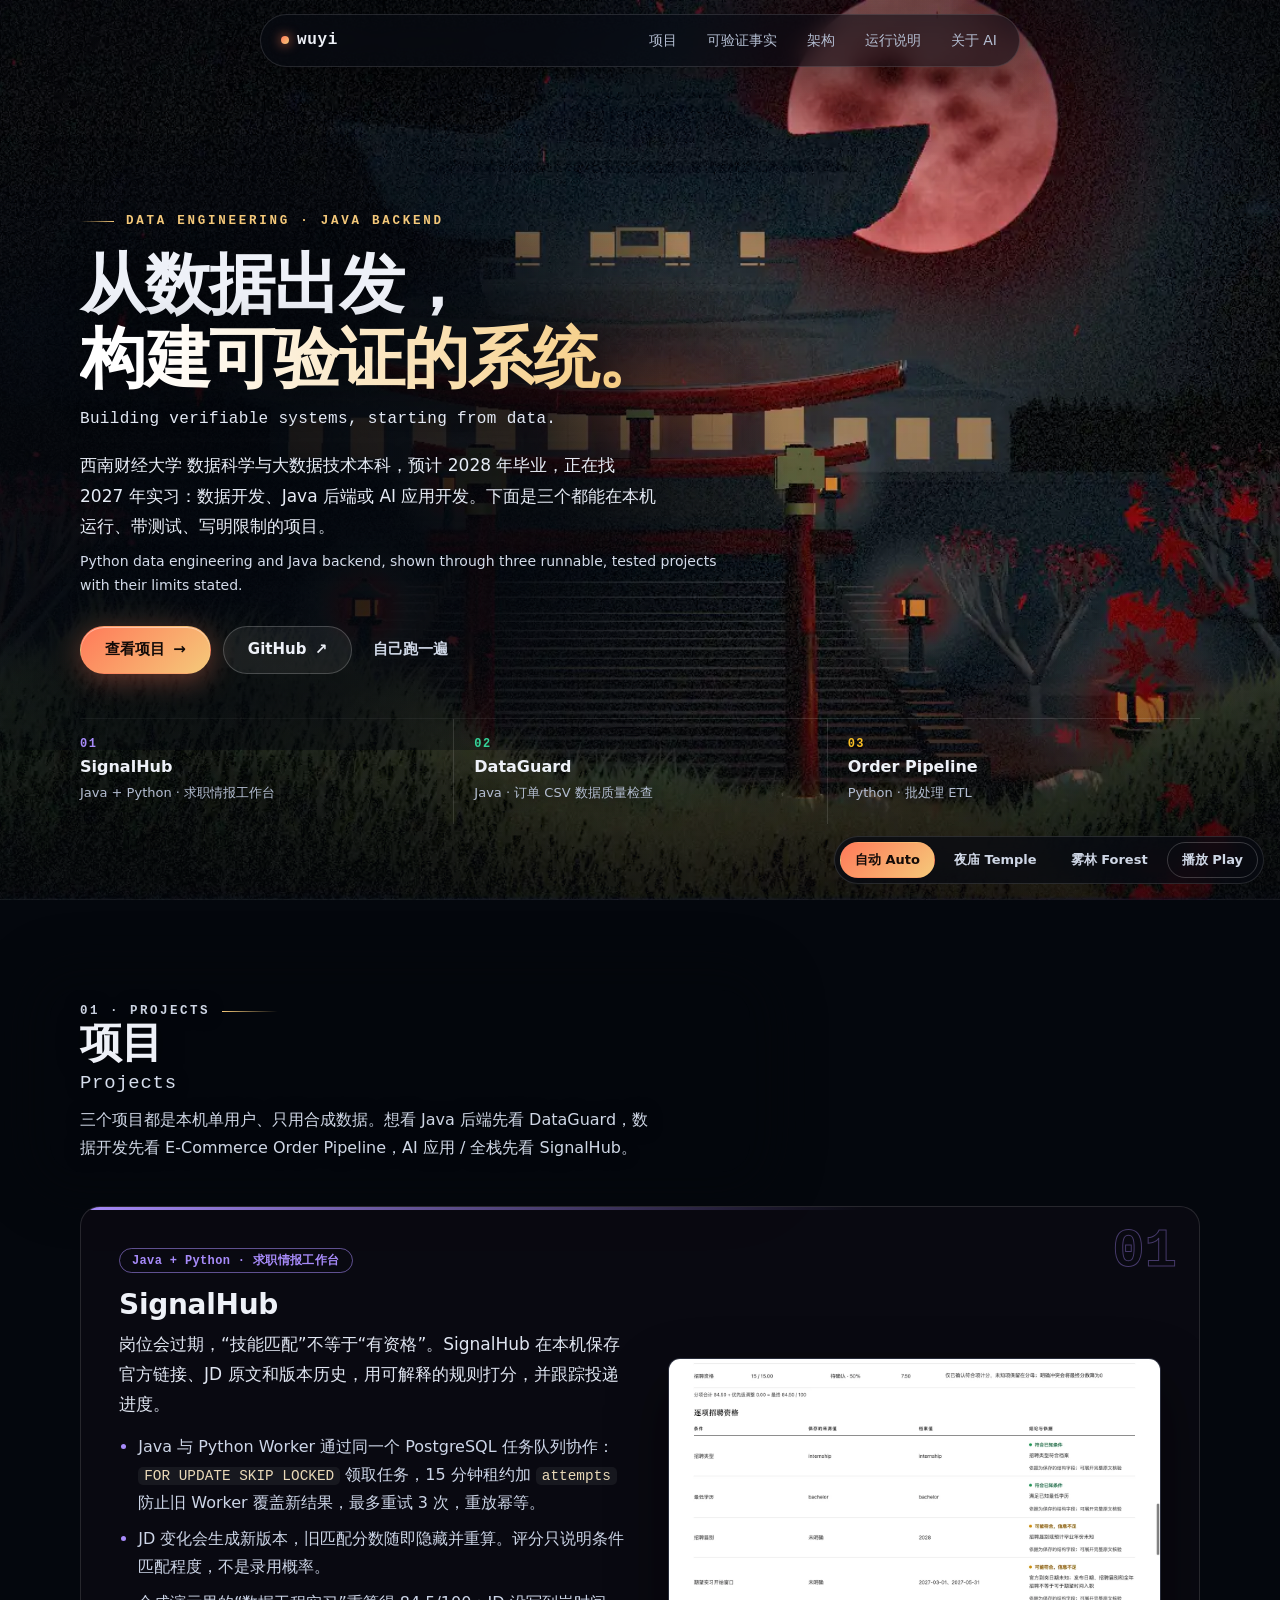
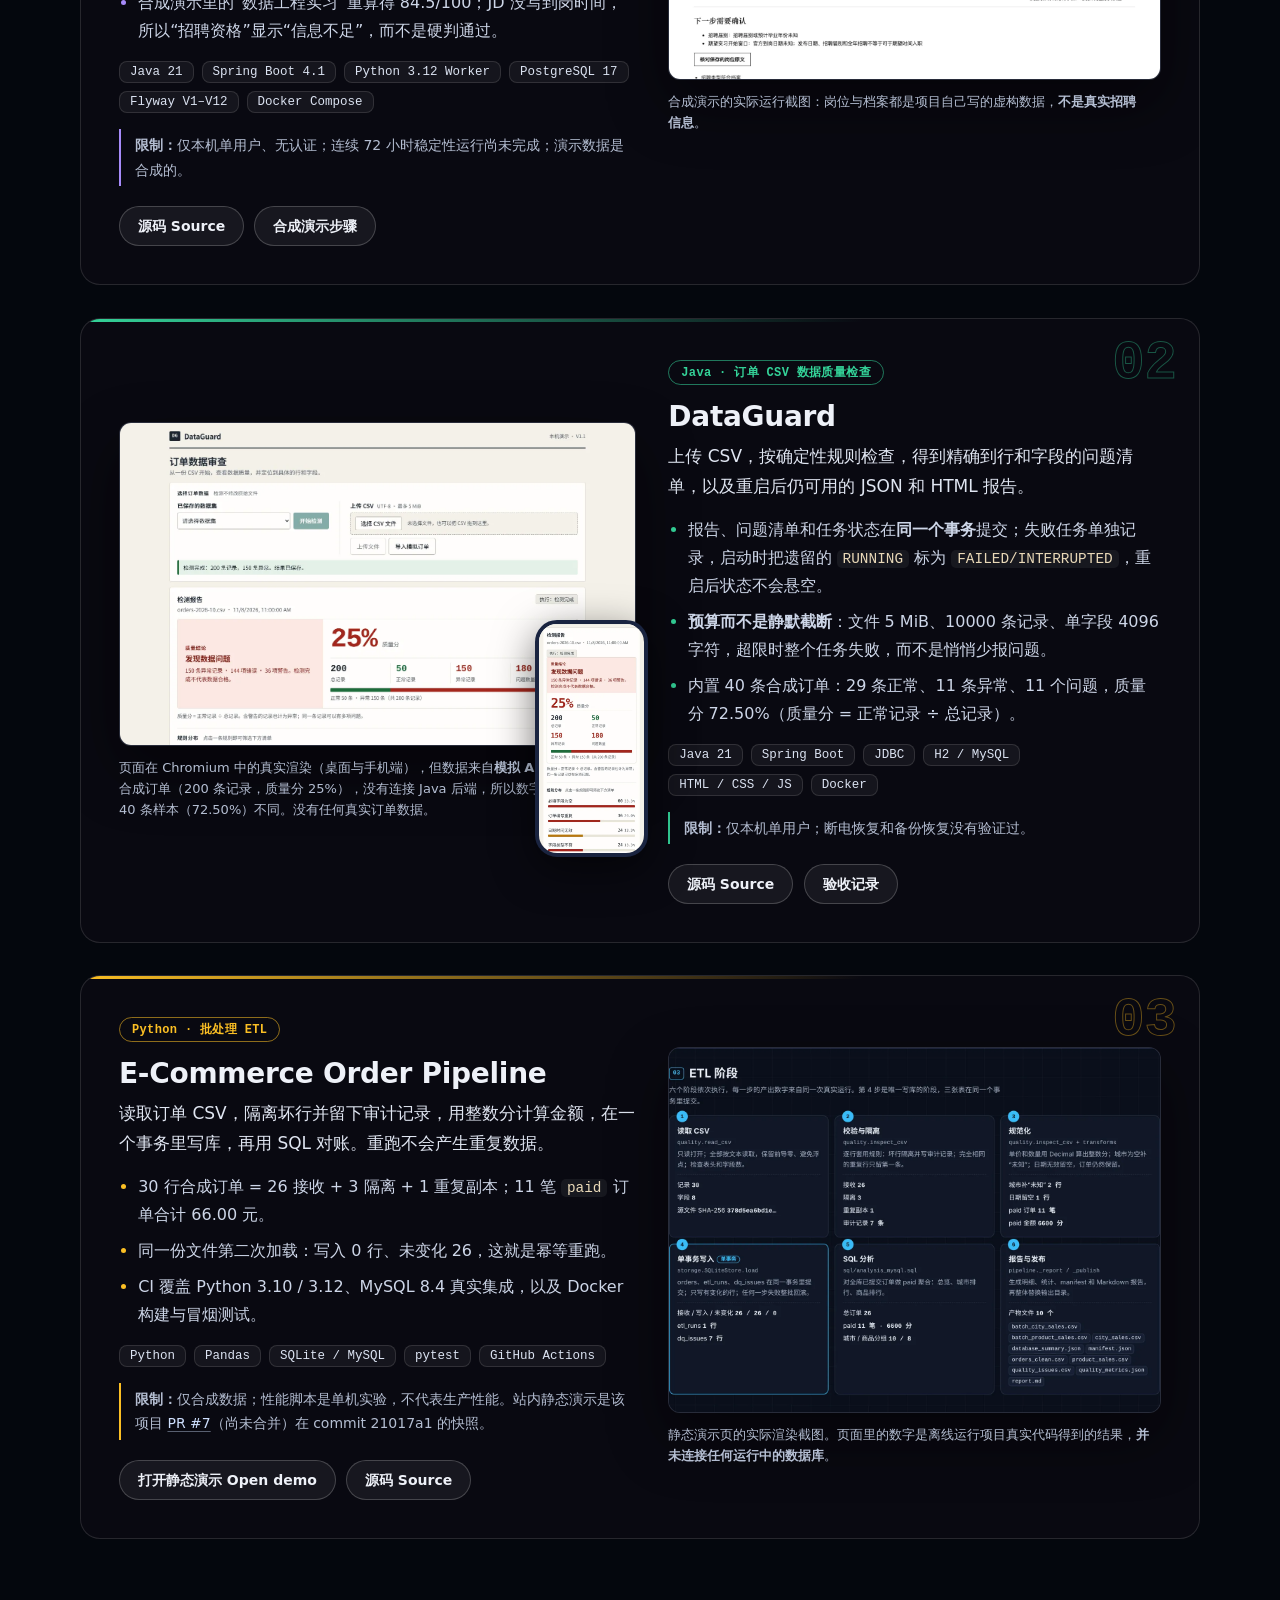
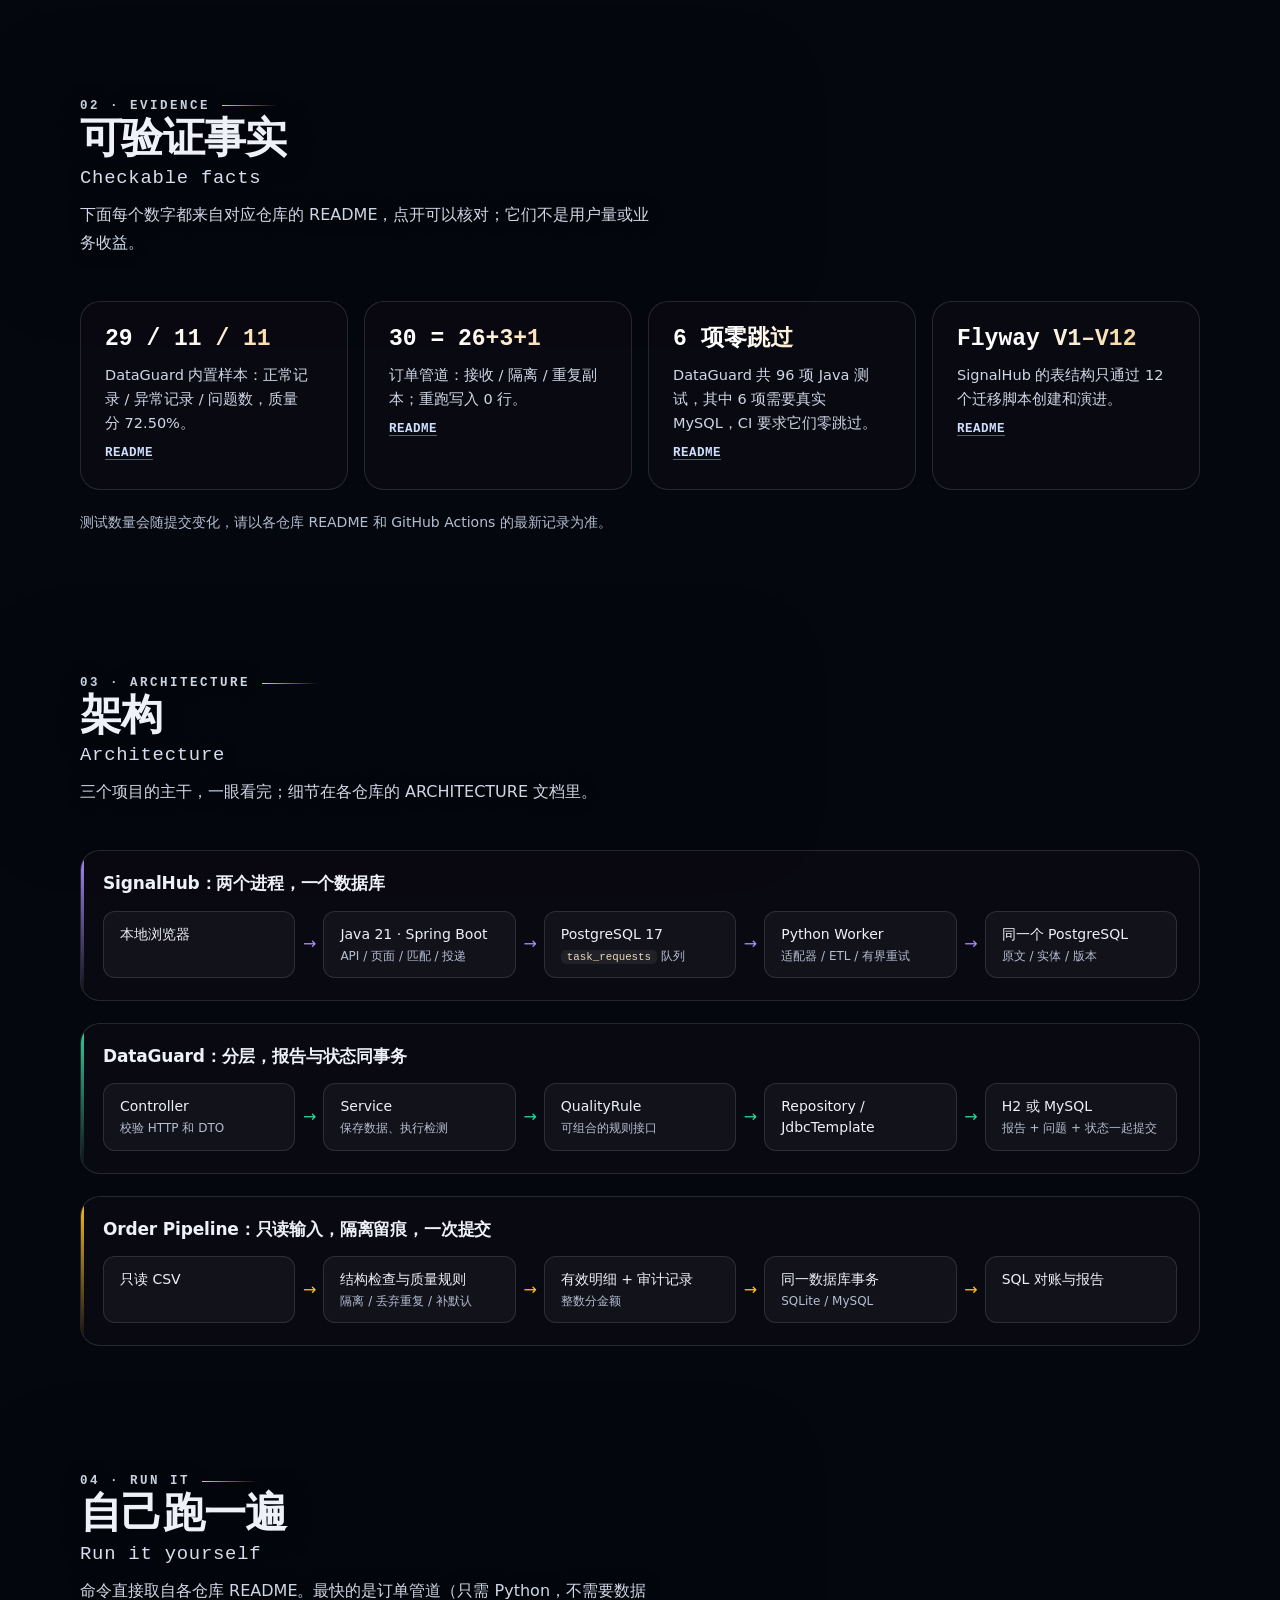
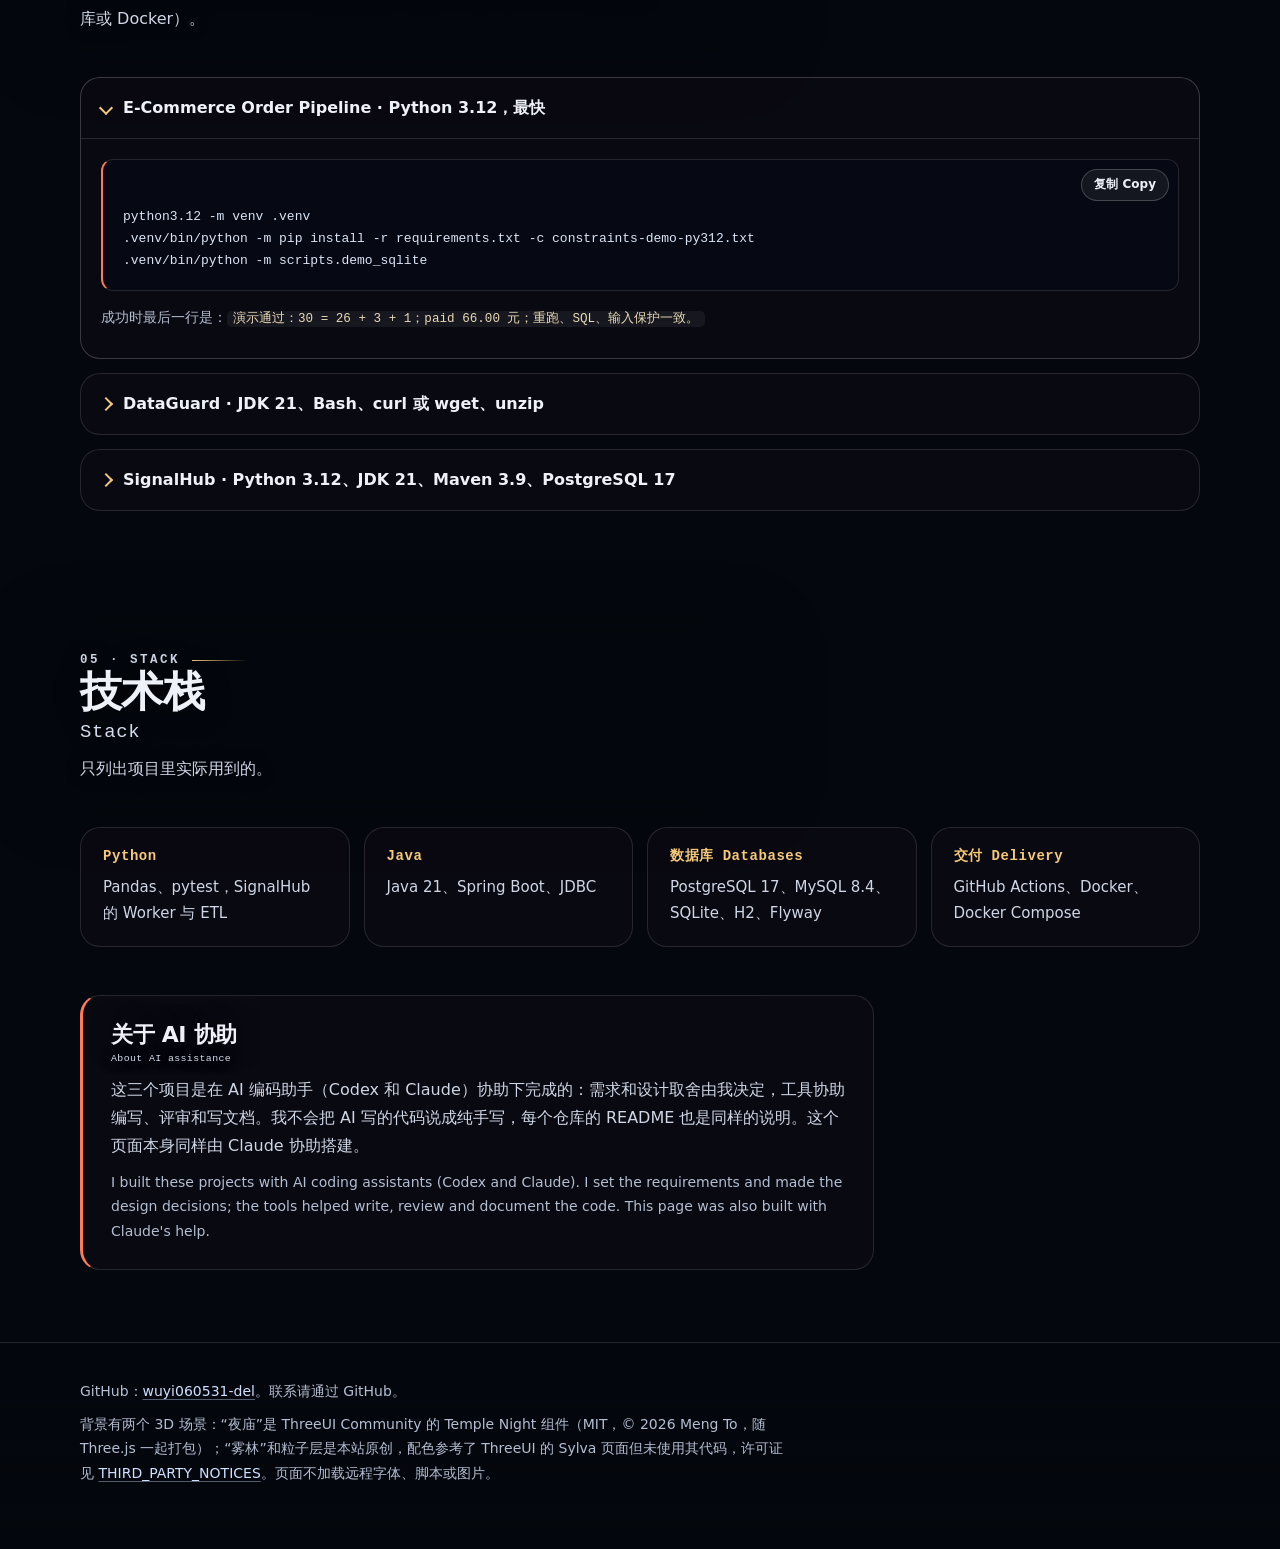
==== commit bf94eb31: "feat(site): Open Graph / Twitter card tags and a 1200x630 preview image Links to the site now show a" ====
--- a/docs/index.html
+++ b/docs/index.html
@@ -6,6 +6,14 @@
 <title>wuyi · 数据工程与 Java 后端作品集</title>
 <meta name="description" content="三个能运行、有测试、写明局限的小系统：SignalHub、DataGuard 与 E-Commerce Order Pipeline。Python 数据工程、Java 后端、PostgreSQL / MySQL。">
 <meta name="theme-color" content="#060912">
+<meta property="og:type" content="website">
+<meta property="og:title" content="wuyi · 数据工程与 Java 后端作品集">
+<meta property="og:description" content="三个能运行、有测试、写明局限的小系统：SignalHub、DataGuard 与 E-Commerce Order Pipeline。">
+<meta property="og:image" content="https://wuyi060531-del.github.io/wuyi060531-del/assets/og-image.jpg">
+<meta property="og:image:width" content="1200">
+<meta property="og:image:height" content="630">
+<meta property="og:image:alt" content="作品集首页：从数据出发，构建可验证的系统。">
+<meta name="twitter:card" content="summary_large_image">
 <link rel="stylesheet" href="assets/style.css">
 </head>
 <body>
--- a/docs/assets/style.css
+++ b/docs/assets/style.css
@@ -90,7 +90,7 @@
 .btn.text::before { display: none; }
 
 /* ---------- hero ---------- */
-.hero { position: relative; min-height: 100svh; display: flex; flex-direction: column; justify-content: flex-end; padding: 120px 0 76px !important; }
+.hero { position: relative; min-height: 100vh; min-height: 100svh; display: flex; flex-direction: column; justify-content: flex-end; padding: 120px 0 76px !important; }
 .hero-inner { position: relative; max-width: 640px; padding-bottom: 36px; transform: translate3d(calc(var(--px) * -6px), calc(var(--py) * -4px), 0); transition: transform .35s var(--ease); }
 /* a soft local scrim instead of a boxed panel: keeps the 3D scene visible around the text */
 .hero-inner::before { content: ""; position: absolute; inset: -80px -130px -40px -170px; z-index: -1; pointer-events: none; background: radial-gradient(70% 78% at 36% 56%, rgba(4, 7, 13, .9) 0%, rgba(4, 7, 13, .74) 46%, rgba(4, 7, 13, 0) 82%); }
@@ -124,13 +124,14 @@
 
 /* ---------- sections ---------- */
 h1, h2, h3 { text-wrap: balance; }
+.arch-block h3 { word-break: keep-all; line-break: strict; }
 p, li, figcaption { text-wrap: pretty; }
 main { overflow-x: clip; }
 section { padding: 104px 0 24px; }
 .section-head { position: relative; max-width: 640px; margin-bottom: 44px; }
 .section-head::before { content: ""; position: absolute; inset: -14px -30px -10px -30px; z-index: -1; pointer-events: none; border-radius: 28px; background: rgba(4, 7, 13, .72); box-shadow: 0 0 40px 30px rgba(4, 7, 13, .72); }
 body[data-scene="forest"] .section-head::before { background: rgba(6, 12, 7, .86); box-shadow: 0 0 40px 30px rgba(6, 12, 7, .86); }
-.eyebrow { display: flex; align-items: center; gap: 12px; margin: 0 0 14px; font: 600 12.5px var(--mono); letter-spacing: .2em; text-transform: uppercase; color: var(--accent-2); }
+.eyebrow { display: flex; align-items: center; gap: 12px; margin: 0 0 18px; font: 600 12.5px var(--mono); letter-spacing: .2em; text-transform: uppercase; color: var(--accent-2); }
 .eyebrow::after { content: ""; flex: 0 0 56px; height: 1px; background: linear-gradient(90deg, var(--accent-2), transparent); }
 h2 { margin: 0 0 12px; font-size: clamp(26px, 4vw, 42px); line-height: 1.2; letter-spacing: -.015em; font-weight: 720; text-shadow: 0 2px 24px rgba(0, 0, 0, .5); }
 h2 [lang="en"] { display: block; margin-top: 4px; font: 500 .45em var(--mono); letter-spacing: .04em; color: #d6deed; text-shadow: 0 1px 14px rgba(0, 0, 0, .7); }
@@ -204,9 +205,10 @@
 details[open] summary { border-bottom: 1px solid var(--line); }
 .run { padding: 8px 20px 20px; }
 .run p { color: var(--muted); font-size: 14px; margin: 14px 0 8px; }
-pre { position: relative; margin: 12px 0; background: #060913; border: 1px solid var(--line); border-left: 2px solid var(--accent); border-radius: 12px; padding: 18px 18px 18px 20px; overflow-x: auto; font-size: 13px; line-height: 1.7; color: #dbe4f5; }
+pre { position: relative; margin: 0; background: #060913; border: 1px solid var(--line); border-left: 2px solid var(--accent); border-radius: 12px; padding: 46px 18px 18px 20px; overflow-x: auto; font-size: 13px; line-height: 1.7; color: #dbe4f5; }
 :not(pre) > code { font-size: .9em; color: #e9d9b8; background: rgba(255, 255, 255, .06); border-radius: 5px; padding: 1px 6px; }
-.copy { position: absolute; top: 10px; right: 10px; min-height: 32px; padding: 0 12px; font: 600 12px var(--sans); border-radius: 999px; border: 1px solid var(--line-2); background: rgba(255, 255, 255, .06); color: var(--text); cursor: pointer; transition: background .25s, border-color .25s, color .25s, transform .15s; }
+.codebox { position: relative; margin: 12px 0; }
+.copy { position: absolute; z-index: 1; top: 10px; right: 10px; min-height: 32px; padding: 0 12px; font: 600 12px var(--sans); border-radius: 999px; border: 1px solid var(--line-2); background: rgba(255, 255, 255, .06); color: var(--text); cursor: pointer; transition: background .25s, border-color .25s, color .25s, transform .15s; }
 .copy:hover { border-color: var(--accent-2); background: rgba(255, 255, 255, .1); }
 .copy:active { transform: scale(.95); }
 .copy.done { color: #0b140b; background: var(--accent-2); border-color: transparent; }
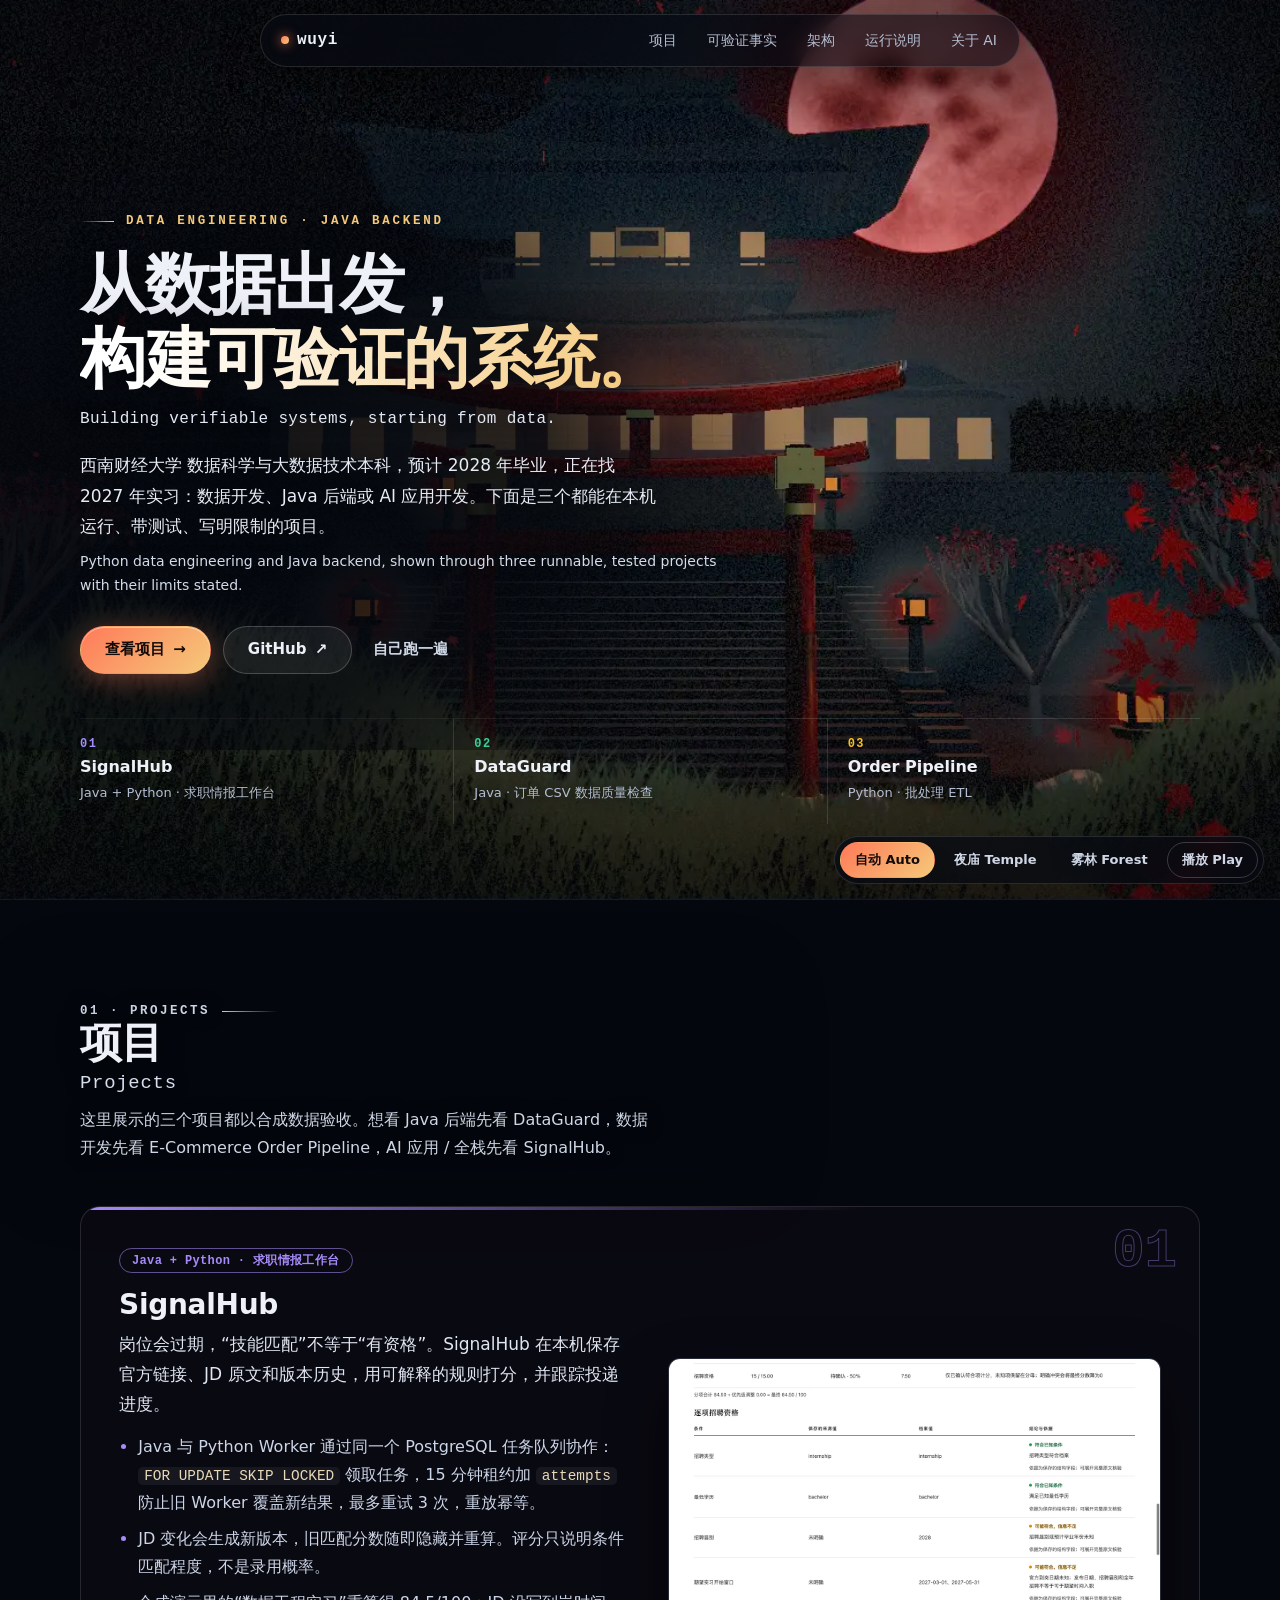
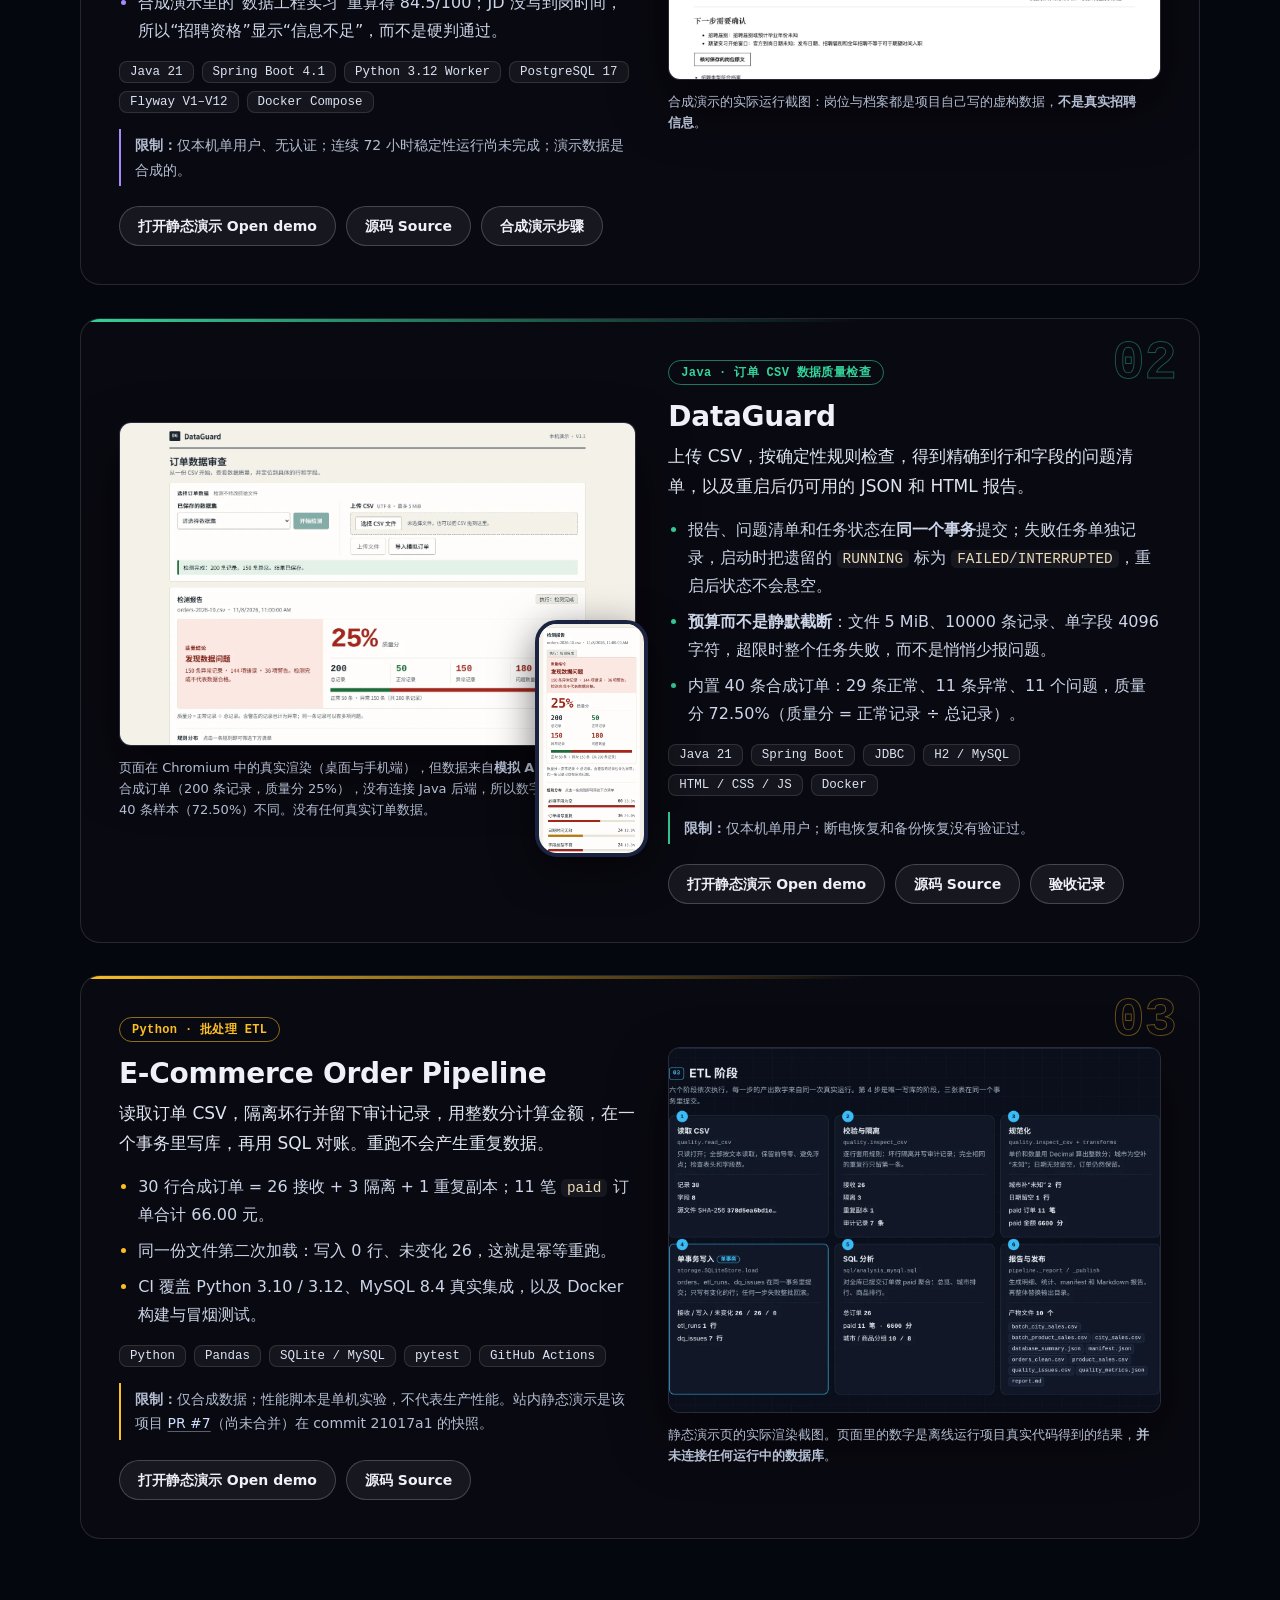
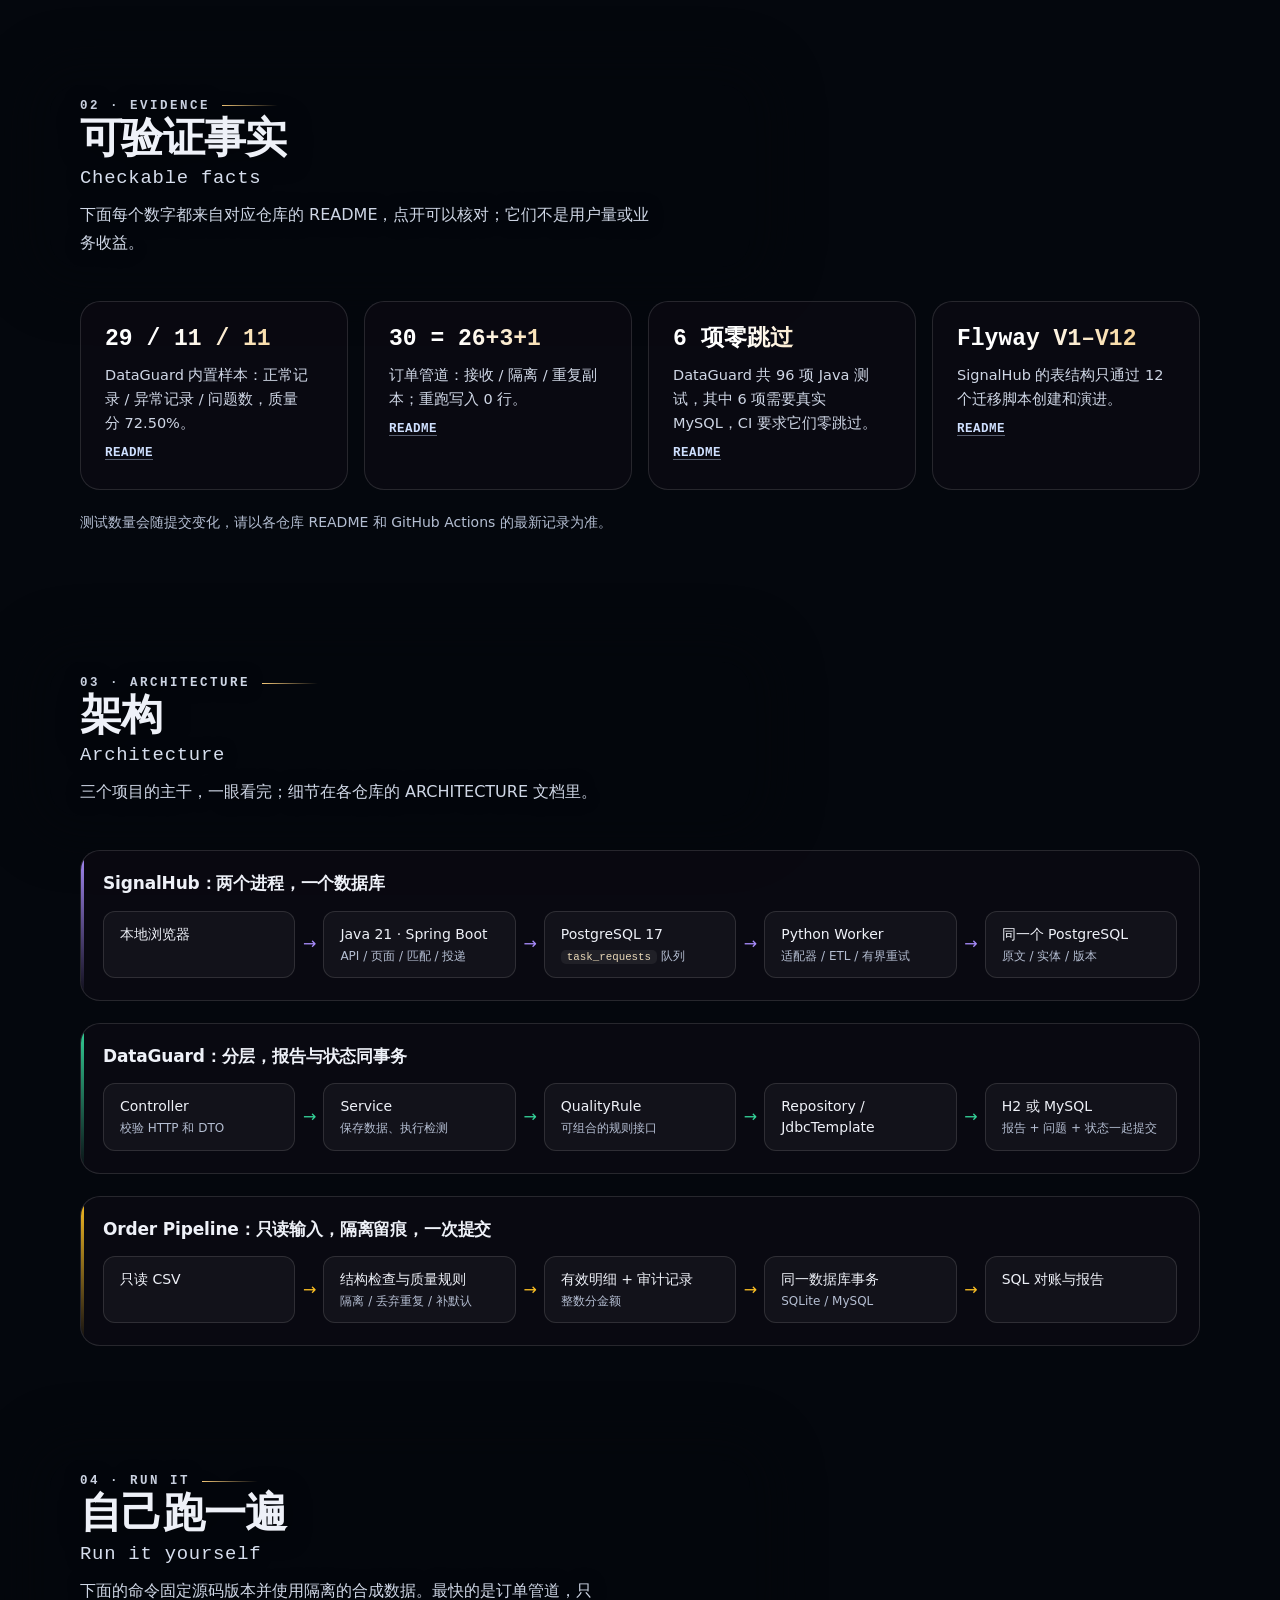
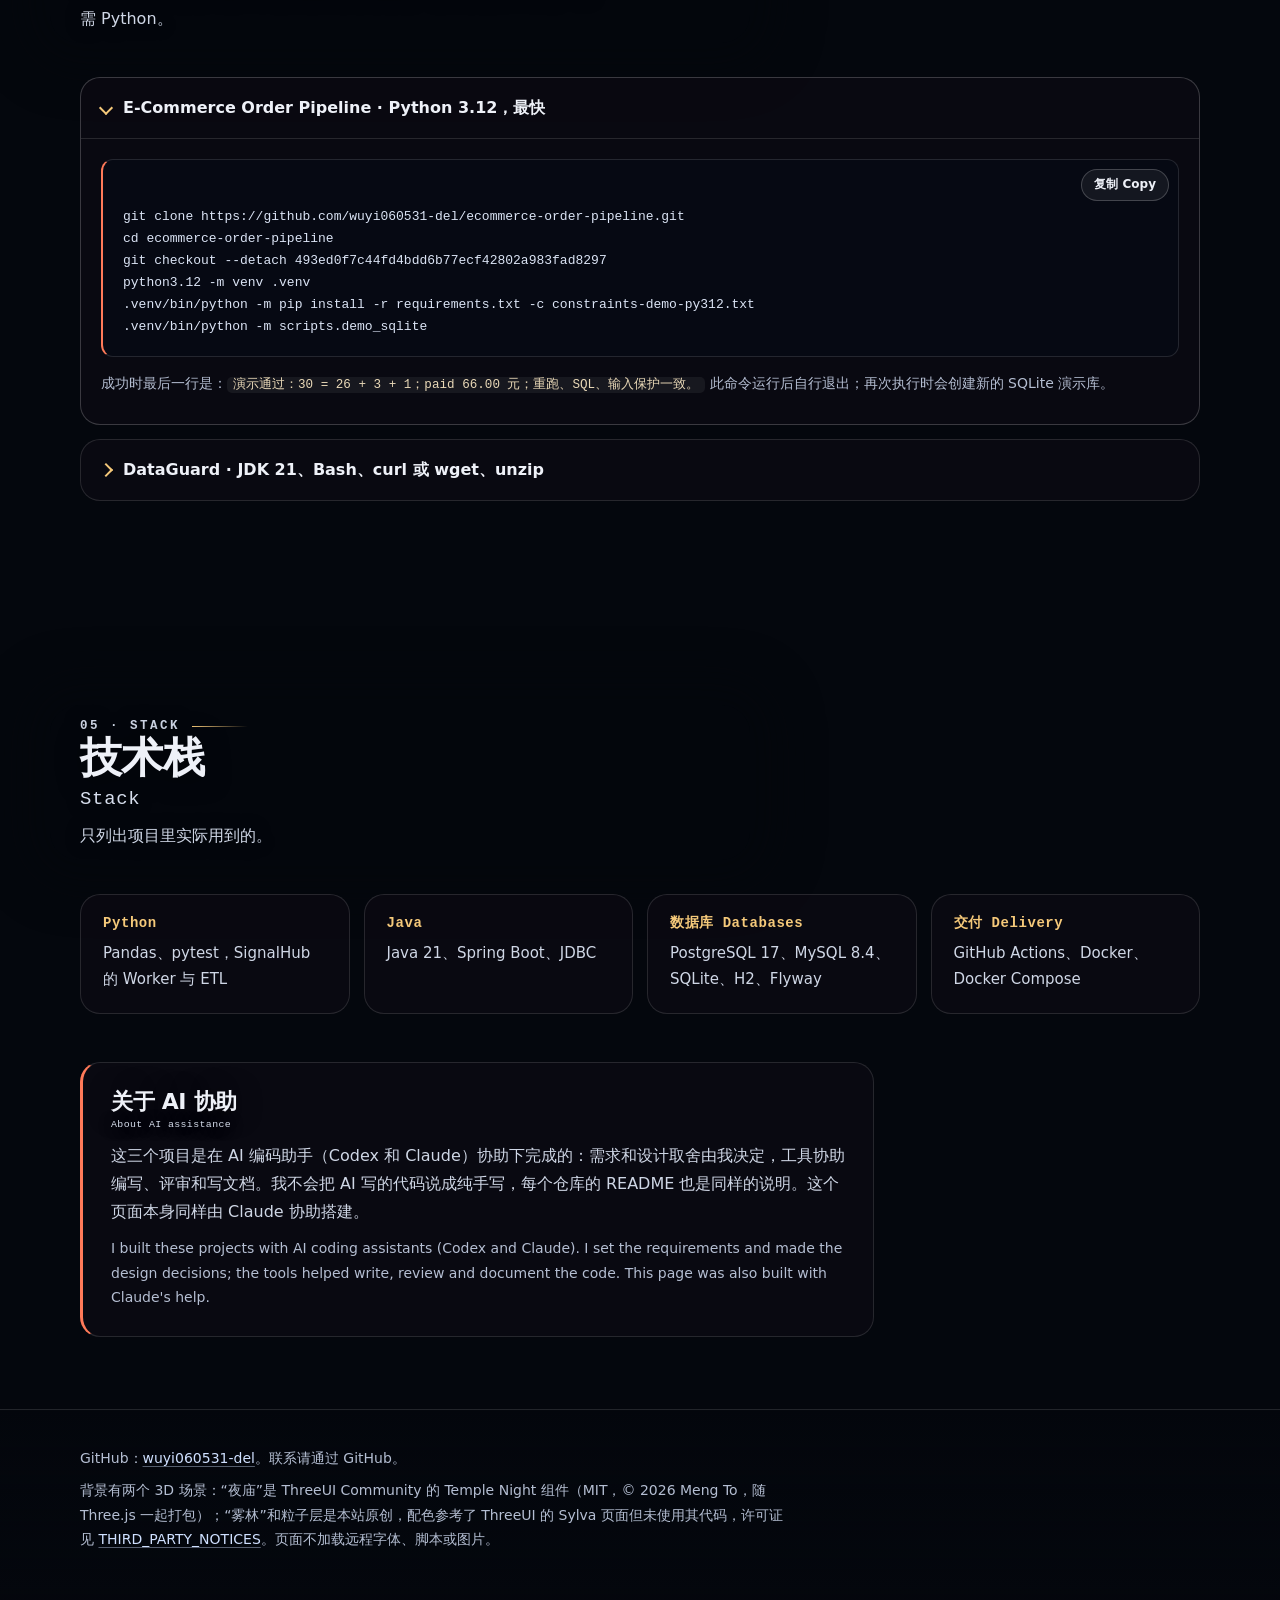
==== commit 5c6cb95d: "Integrate verified engineering demos into the 3D portfolio" ====
--- a/docs/index.html
+++ b/docs/index.html
@@ -72,7 +72,7 @@
       <div class="section-head reveal">
         <p class="eyebrow">01 · Projects</p>
         <h2 id="projects-title">项目 <span lang="en">Projects</span></h2>
-        <p>三个项目都是本机单用户、只用合成数据。想看 Java 后端先看 DataGuard，数据开发先看 E-Commerce Order Pipeline，AI 应用 / 全栈先看 SignalHub。</p>
+        <p>这里展示的三个项目都以合成数据验收。想看 Java 后端先看 DataGuard，数据开发先看 E-Commerce Order Pipeline，AI 应用 / 全栈先看 SignalHub。</p>
       </div>
 
       <article class="project signalhub glow reveal" id="p-signalhub-card" data-scene="forest" aria-labelledby="p-signalhub">
@@ -89,6 +89,7 @@
           <ul class="chips" aria-label="技术栈"><li>Java 21</li><li>Spring Boot 4.1</li><li>Python 3.12 Worker</li><li>PostgreSQL 17</li><li>Flyway V1–V12</li><li>Docker Compose</li></ul>
           <p class="limit"><strong>限制：</strong>仅本机单用户、无认证；连续 72 小时稳定性运行尚未完成；演示数据是合成的。</p>
           <div class="links">
+            <a class="btn sm" href="demos/signalhub/index.html">打开静态演示 Open demo</a>
             <a class="btn sm" href="https://github.com/wuyi060531-del/signalhub">源码 Source</a>
             <a class="btn sm" href="https://github.com/wuyi060531-del/signalhub/blob/main/docs/PUBLIC_DEMO.md">合成演示步骤</a>
           </div>
@@ -113,6 +114,7 @@
           <ul class="chips" aria-label="技术栈"><li>Java 21</li><li>Spring Boot</li><li>JDBC</li><li>H2 / MySQL</li><li>HTML / CSS / JS</li><li>Docker</li></ul>
           <p class="limit"><strong>限制：</strong>仅本机单用户；断电恢复和备份恢复没有验证过。</p>
           <div class="links">
+            <a class="btn sm" href="demos/dataguard/index.html">打开静态演示 Open demo</a>
             <a class="btn sm" href="https://github.com/wuyi060531-del/dataguard">源码 Source</a>
             <a class="btn sm" href="https://github.com/wuyi060531-del/dataguard/blob/main/docs/VALIDATION.md">验收记录</a>
           </div>
@@ -214,37 +216,48 @@
       <div class="section-head reveal">
         <p class="eyebrow">04 · Run it</p>
         <h2 id="repro-title">自己跑一遍 <span lang="en">Run it yourself</span></h2>
-        <p>命令直接取自各仓库 README。最快的是订单管道（只需 Python，不需要数据库或 Docker）。</p>
+        <p>下面的命令固定源码版本并使用隔离的合成数据。最快的是订单管道，只需 Python。</p>
       </div>
 
       <details class="glow reveal" open>
-        <summary>E-Commerce Order Pipeline · Python 3.12，最快</summary>
+        <summary id="run-order">E-Commerce Order Pipeline · Python 3.12，最快</summary>
         <div class="run">
-<pre><code>python3.12 -m venv .venv
+<pre><code>git clone https://github.com/wuyi060531-del/ecommerce-order-pipeline.git
+cd ecommerce-order-pipeline
+git checkout --detach 493ed0f7c44fd4bdd6b77ecf42802a983fad8297
+python3.12 -m venv .venv
 .venv/bin/python -m pip install -r requirements.txt -c constraints-demo-py312.txt
 .venv/bin/python -m scripts.demo_sqlite</code></pre>
-          <p>成功时最后一行是：<code>演示通过：30 = 26 + 3 + 1；paid 66.00 元；重跑、SQL、输入保护一致。</code></p>
+          <p>成功时最后一行是：<code>演示通过：30 = 26 + 3 + 1；paid 66.00 元；重跑、SQL、输入保护一致。</code> 此命令运行后自行退出；再次执行时会创建新的 SQLite 演示库。</p>
         </div>
       </details>
 
       <details class="glow reveal">
-        <summary>DataGuard · JDK 21、Bash、curl 或 wget、unzip</summary>
+        <summary id="run-dataguard">DataGuard · JDK 21、Bash、curl 或 wget、unzip</summary>
         <div class="run">
-<pre><code>bash scripts/mvn.sh clean verify
-bash scripts/run.sh</code></pre>
-          <p>打开 <code>http://127.0.0.1:8080</code>，点“导入模拟订单”，再点“开始检测”。默认用 H2 文件库，不需要 MySQL。预期：29 条正常、11 条异常、11 个问题，质量分 72.50%。</p>
+<pre><code>git clone https://github.com/wuyi060531-del/dataguard.git
+cd dataguard
+git checkout --detach bcbabb0e9b4fca7cd26d3234e640d3f7a4a08cb3
+bash scripts/mvn.sh -DskipTests package
+run_dir=$(mktemp -d)
+PORT=18094 DATAGUARD_DB_PATH="$run_dir/orders" DATAGUARD_STORAGE_ROOT="$run_dir/uploads" \
+  java -jar target/dataguard-1.1.0.jar</code></pre>
+          <p>打开 <code>http://127.0.0.1:18094</code>，导入模拟订单并开始检测。H2 实测 29 条正常、11 条异常、11 个问题，质量分 72.50%。用 Ctrl+C 停止；重置演示时重新执行最后两条命令，换一个临时目录。</p>
         </div>
       </details>
 
       <details class="glow reveal">
-        <summary>SignalHub · Python 3.12、JDK 21、Maven 3.9、PostgreSQL 17</summary>
+        <summary id="run-signalhub">SignalHub · Python 3.12、JDK 21、Maven 3.9、PostgreSQL 17</summary>
         <div class="run">
-<pre><code>python3.12 -m venv .venv
+<pre><code>git clone https://github.com/wuyi060531-del/signalhub.git
+cd signalhub
+git checkout --detach 5e3685912198fb5a4c5dc85eec59642d49690155
+python3.12 -m venv .venv
 .venv/bin/python -m pip install --upgrade 'pip>=26.2'
 .venv/bin/python -m pip install -e 'data-pipeline-python[test]'
 ./scripts/mvn.sh -f backend-java/pom.xml -DskipTests package
 .venv/bin/python scripts/public_demo.py</code></pre>
-          <p>按终端打印的地址打开岗位详情。演示会新建临时数据库，里面只有虚构的 JD 和档案，运行时不访问外部招聘、AI 或翻译服务。</p>
+          <p>按终端打印的地址打开岗位详情。演示会新建临时数据库，里面只有虚构的 JD 和档案，运行时不访问外部招聘、AI 或翻译服务。Ctrl+C 停止并清理临时库；再次运行即可重置。可加 <code>--verify-only</code> 验证后自动退出。PostgreSQL 17 的 <code>initdb</code> 和 <code>pg_ctl</code> 须在 PATH 中，或用 <code>PG_BIN</code> 指向其目录。</p>
         </div>
       </details>
     </div>
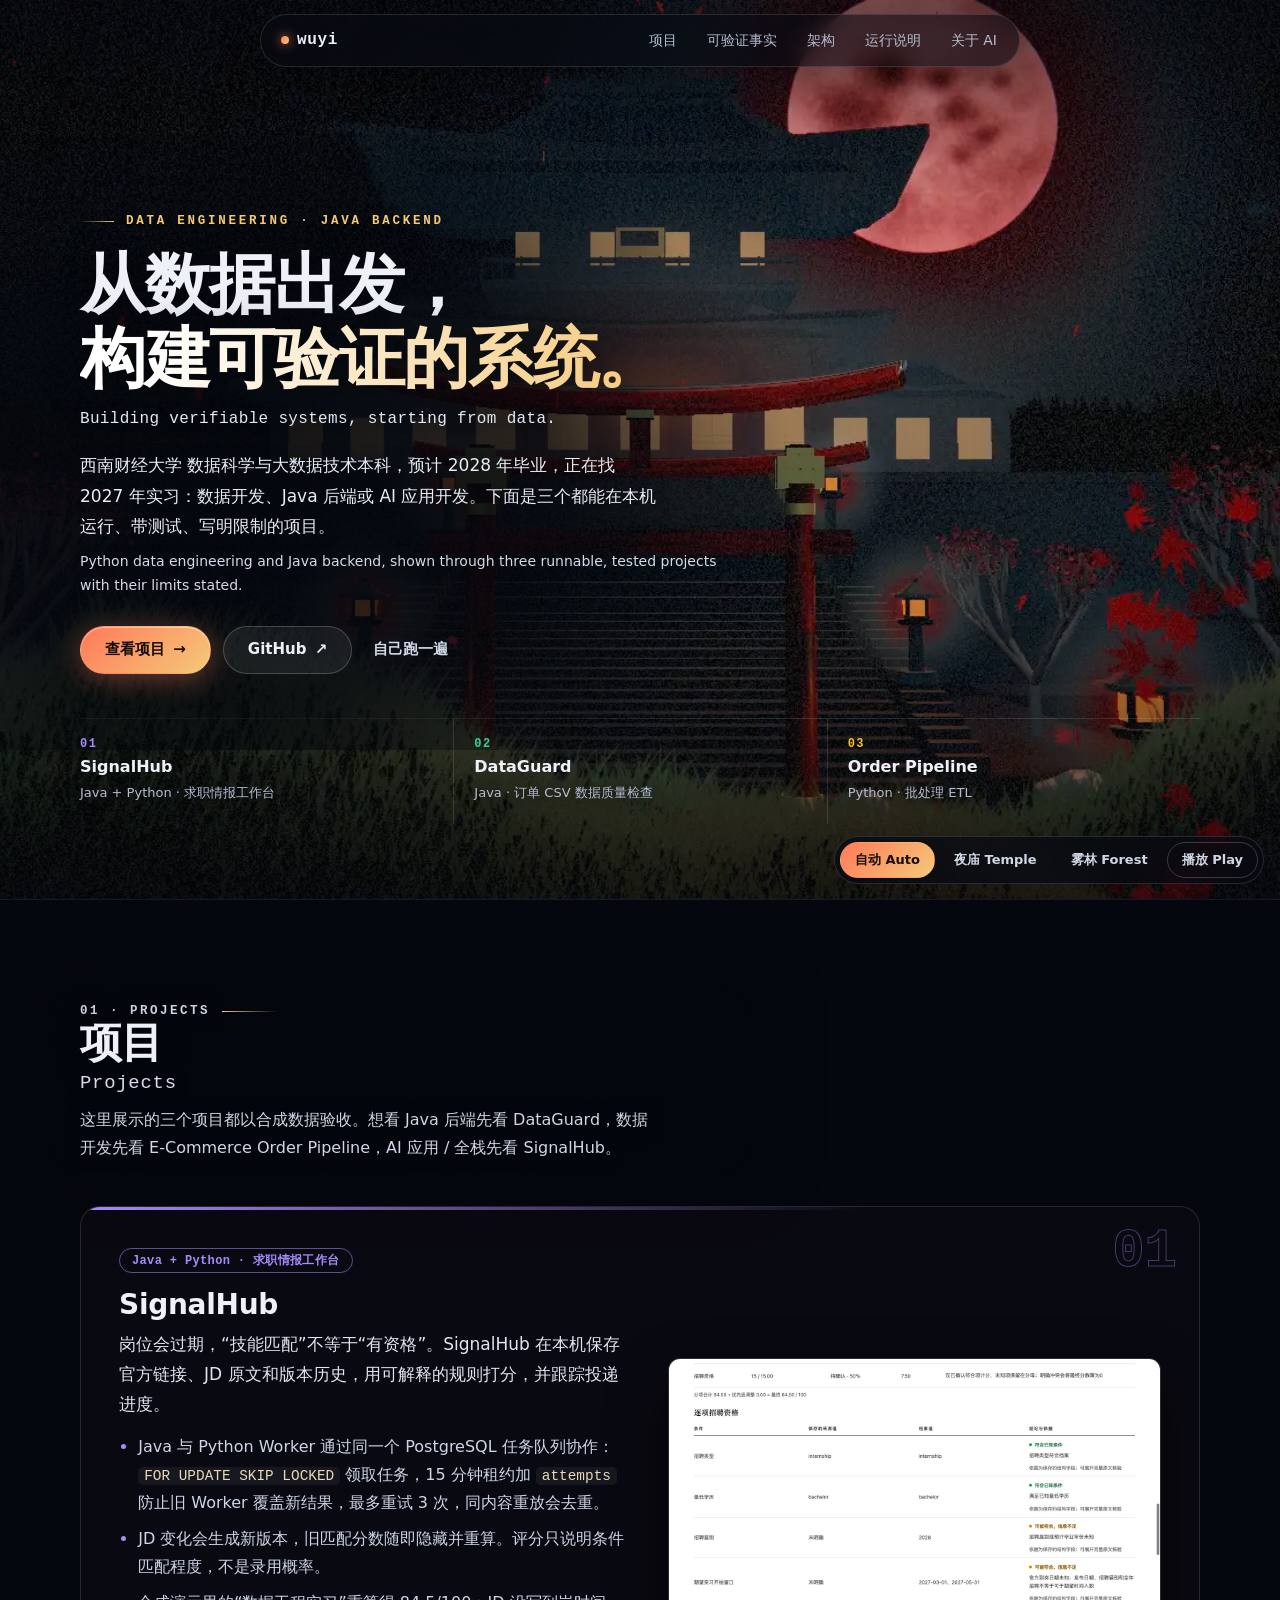
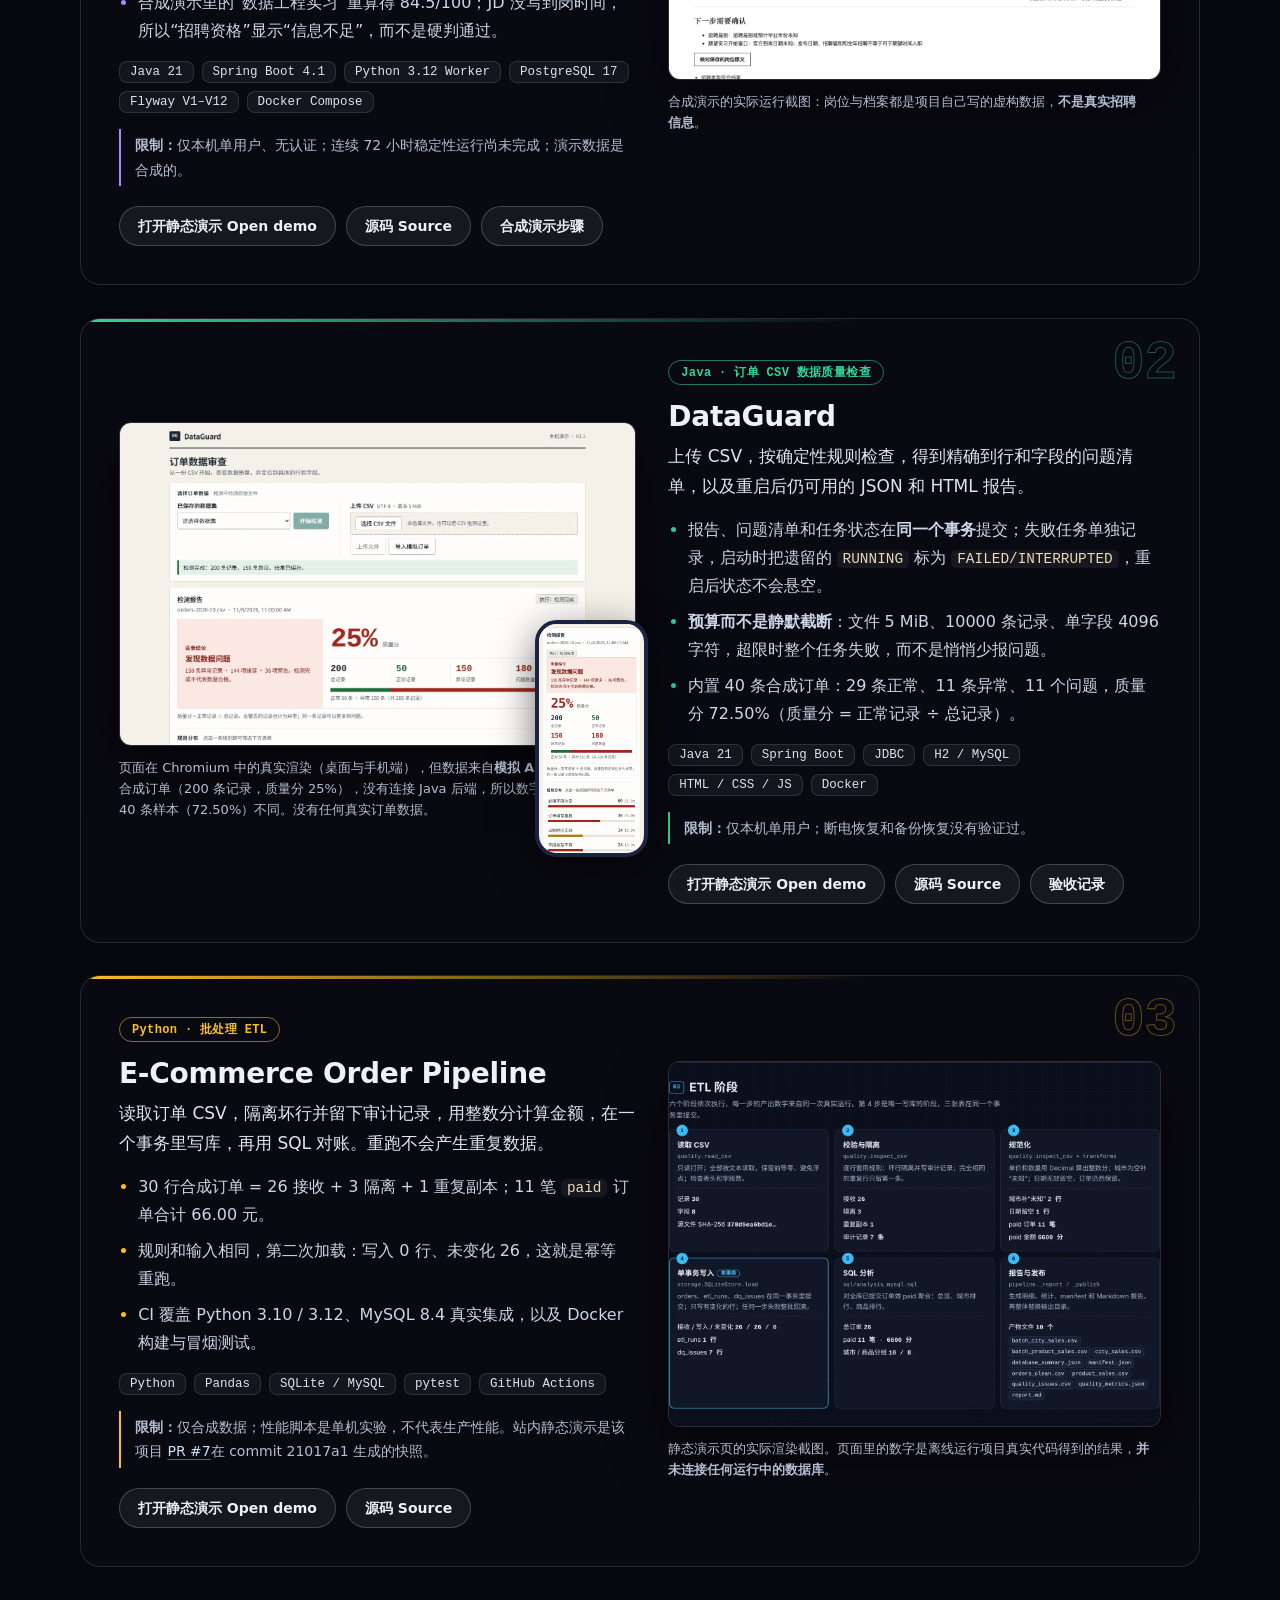
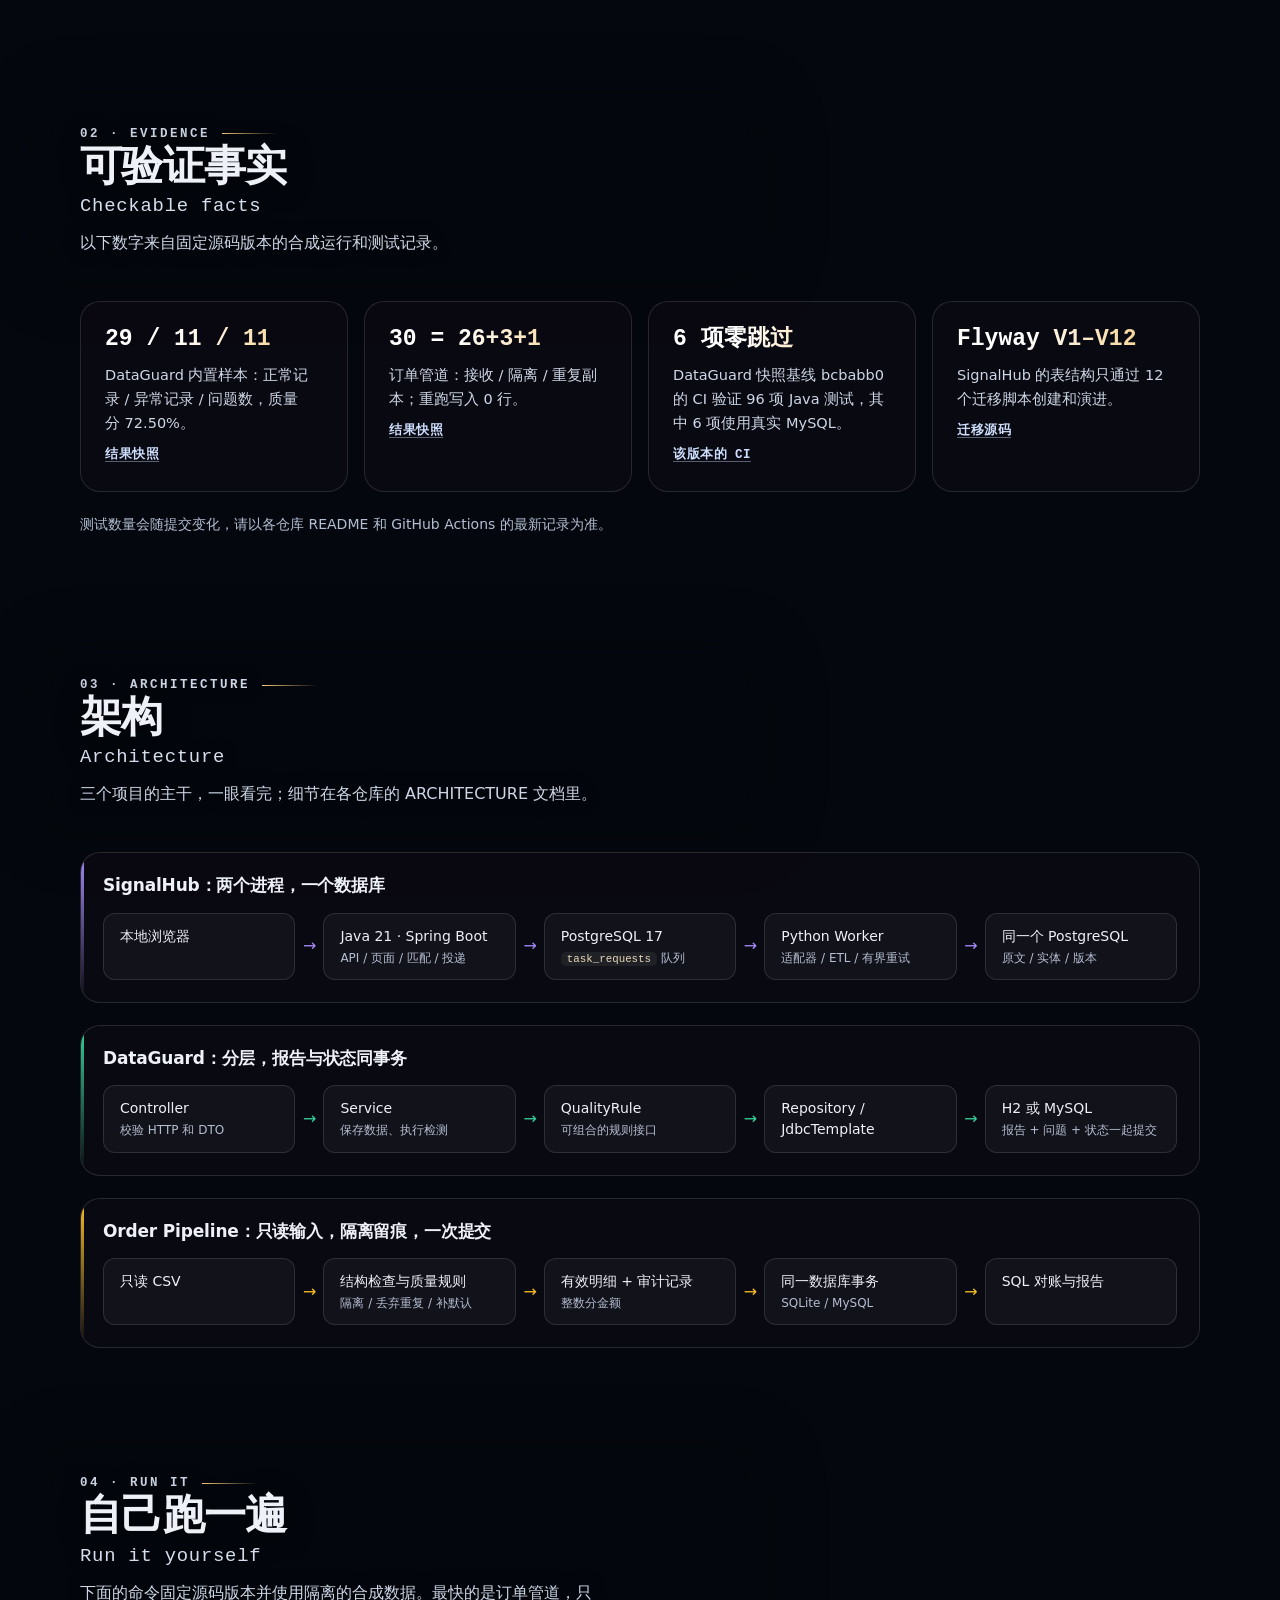
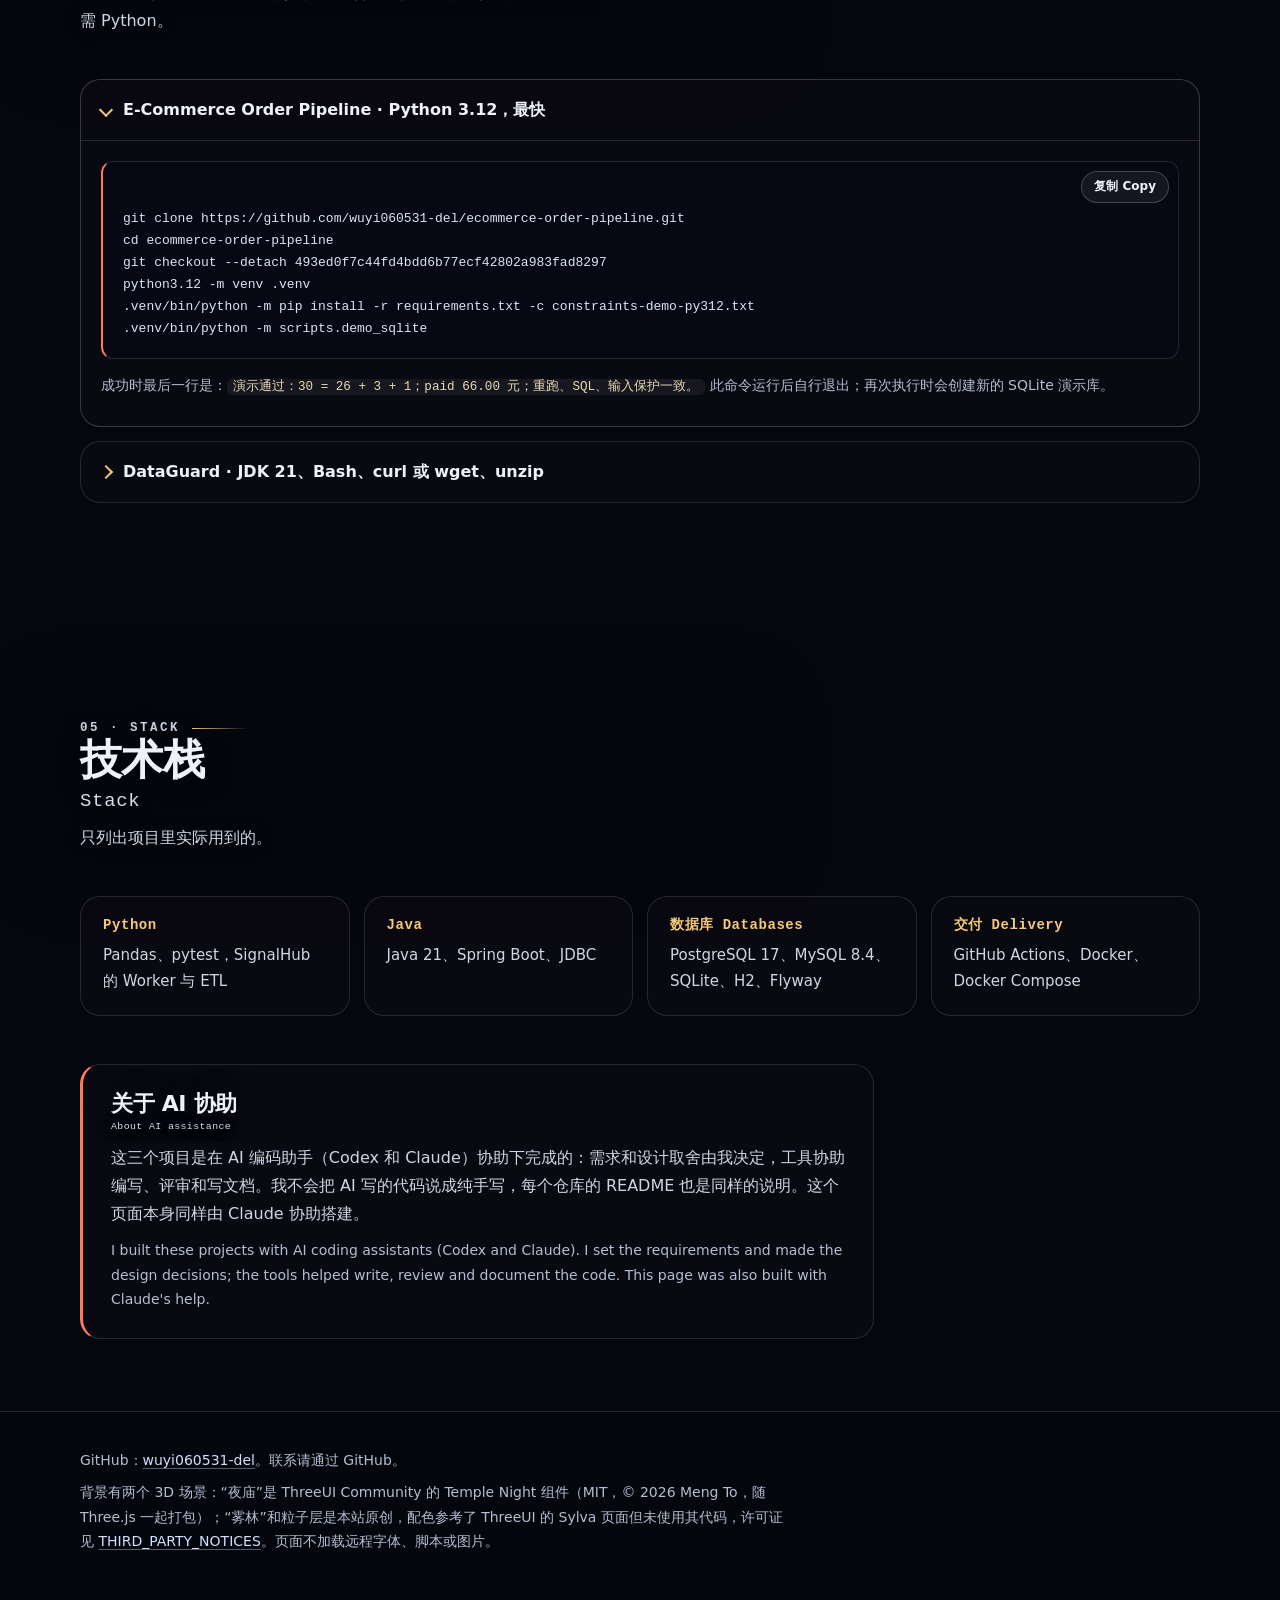
==== commit 038e51e3: "固定作品集发布证据和上游源码链接" ====
--- a/docs/index.html
+++ b/docs/index.html
@@ -82,7 +82,7 @@
           <h3 id="p-signalhub">SignalHub</h3>
           <p class="one">岗位会过期，“技能匹配”不等于“有资格”。SignalHub 在本机保存官方链接、JD 原文和版本历史，用可解释的规则打分，并跟踪投递进度。</p>
           <ul>
-            <li>Java 与 Python Worker 通过同一个 PostgreSQL 任务队列协作：<code>FOR UPDATE SKIP LOCKED</code> 领取任务，15 分钟租约加 <code>attempts</code> 防止旧 Worker 覆盖新结果，最多重试 3 次，重放幂等。</li>
+            <li>Java 与 Python Worker 通过同一个 PostgreSQL 任务队列协作：<code>FOR UPDATE SKIP LOCKED</code> 领取任务，15 分钟租约加 <code>attempts</code> 防止旧 Worker 覆盖新结果，最多重试 3 次，同内容重放会去重。</li>
             <li>JD 变化会生成新版本，旧匹配分数随即隐藏并重算。评分只说明条件匹配程度，不是录用概率。</li>
             <li>合成演示里的“数据工程实习”重算得 84.5/100；JD 没写到岗时间，所以“招聘资格”显示“信息不足”，而不是硬判通过。</li>
           </ul>
@@ -134,11 +134,11 @@
           <p class="one">读取订单 CSV，隔离坏行并留下审计记录，用整数分计算金额，在一个事务里写库，再用 SQL 对账。重跑不会产生重复数据。</p>
           <ul>
             <li>30 行合成订单 = 26 接收 + 3 隔离 + 1 重复副本；11 笔 <code>paid</code> 订单合计 66.00 元。</li>
-            <li>同一份文件第二次加载：写入 0 行、未变化 26，这就是幂等重跑。</li>
+            <li>规则和输入相同，第二次加载：写入 0 行、未变化 26，这就是幂等重跑。</li>
             <li>CI 覆盖 Python 3.10 / 3.12、MySQL 8.4 真实集成，以及 Docker 构建与冒烟测试。</li>
           </ul>
           <ul class="chips" aria-label="技术栈"><li>Python</li><li>Pandas</li><li>SQLite / MySQL</li><li>pytest</li><li>GitHub Actions</li></ul>
-          <p class="limit"><strong>限制：</strong>仅合成数据；性能脚本是单机实验，不代表生产性能。站内静态演示是该项目 <a href="https://github.com/wuyi060531-del/ecommerce-order-pipeline/pull/7">PR #7</a>（尚未合并）在 commit 21017a1 的快照。</p>
+          <p class="limit"><strong>限制：</strong>仅合成数据；性能脚本是单机实验，不代表生产性能。站内静态演示是该项目 <a href="https://github.com/wuyi060531-del/ecommerce-order-pipeline/pull/7">PR #7</a>在 commit 21017a1 生成的快照。</p>
           <div class="links">
             <a class="btn sm" href="demos/ecommerce-order-pipeline/index.html">打开静态演示 Open demo</a>
             <a class="btn sm" href="https://github.com/wuyi060531-del/ecommerce-order-pipeline">源码 Source</a>
@@ -157,13 +157,13 @@
       <div class="section-head reveal">
         <p class="eyebrow">02 · Evidence</p>
         <h2 id="evidence-title">可验证事实 <span lang="en">Checkable facts</span></h2>
-        <p>下面每个数字都来自对应仓库的 README，点开可以核对；它们不是用户量或业务收益。</p>
+        <p>以下数字来自固定源码版本的合成运行和测试记录。</p>
       </div>
       <ul class="stats">
-        <li class="stat glow reveal"><b>29 / 11 / 11</b><span>DataGuard 内置样本：正常记录 / 异常记录 / 问题数，质量分 72.50%。</span><a href="https://github.com/wuyi060531-del/dataguard#快速演示">README</a></li>
-        <li class="stat glow reveal"><b>30 = 26+3+1</b><span>订单管道：接收 / 隔离 / 重复副本；重跑写入 0 行。</span><a href="https://github.com/wuyi060531-del/ecommerce-order-pipeline#快速运行">README</a></li>
-        <li class="stat glow reveal"><b>6 项零跳过</b><span>DataGuard 共 96 项 Java 测试，其中 6 项需要真实 MySQL，CI 要求它们零跳过。</span><a href="https://github.com/wuyi060531-del/dataguard#测试">README</a></li>
-        <li class="stat glow reveal"><b>Flyway V1–V12</b><span>SignalHub 的表结构只通过 12 个迁移脚本创建和演进。</span><a href="https://github.com/wuyi060531-del/signalhub#架构">README</a></li>
+        <li class="stat glow reveal"><b>29 / 11 / 11</b><span>DataGuard 内置样本：正常记录 / 异常记录 / 问题数，质量分 72.50%。</span><a href="demos/dataguard/snapshot.json">结果快照</a></li>
+        <li class="stat glow reveal"><b>30 = 26+3+1</b><span>订单管道：接收 / 隔离 / 重复副本；重跑写入 0 行。</span><a href="demos/ecommerce-order-pipeline/demo-data.json">结果快照</a></li>
+        <li class="stat glow reveal"><b>6 项零跳过</b><span>DataGuard 快照基线 bcbabb0 的 CI 验证 96 项 Java 测试，其中 6 项使用真实 MySQL。</span><a href="https://github.com/wuyi060531-del/dataguard/actions/runs/42838667209">该版本的 CI</a></li>
+        <li class="stat glow reveal"><b>Flyway V1–V12</b><span>SignalHub 的表结构只通过 12 个迁移脚本创建和演进。</span><a href="https://github.com/wuyi060531-del/signalhub/tree/5e3685912198fb5a4c5dc85eec59642d49690155/backend-java/src/main/resources/db/migration">迁移源码</a></li>
       </ul>
       <p class="note reveal">测试数量会随提交变化，请以各仓库 README 和 GitHub Actions 的最新记录为准。</p>
     </div>
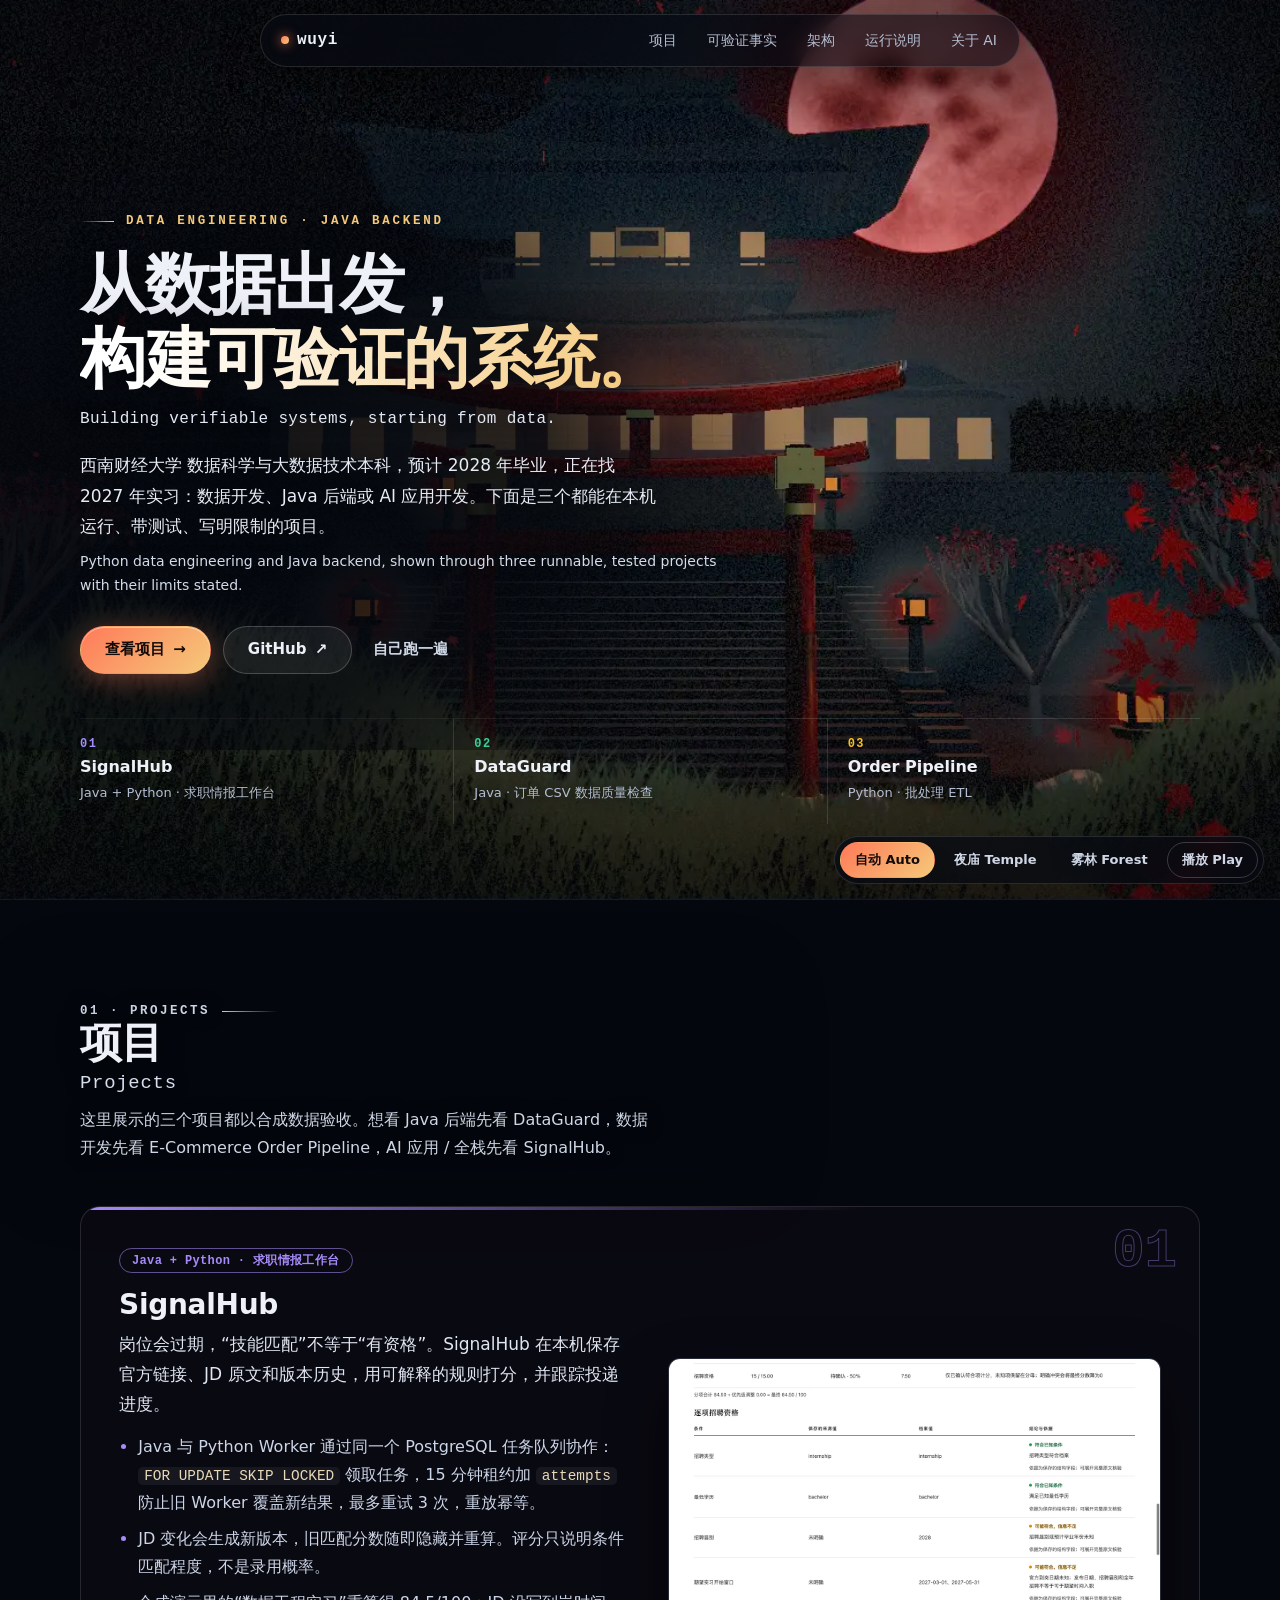
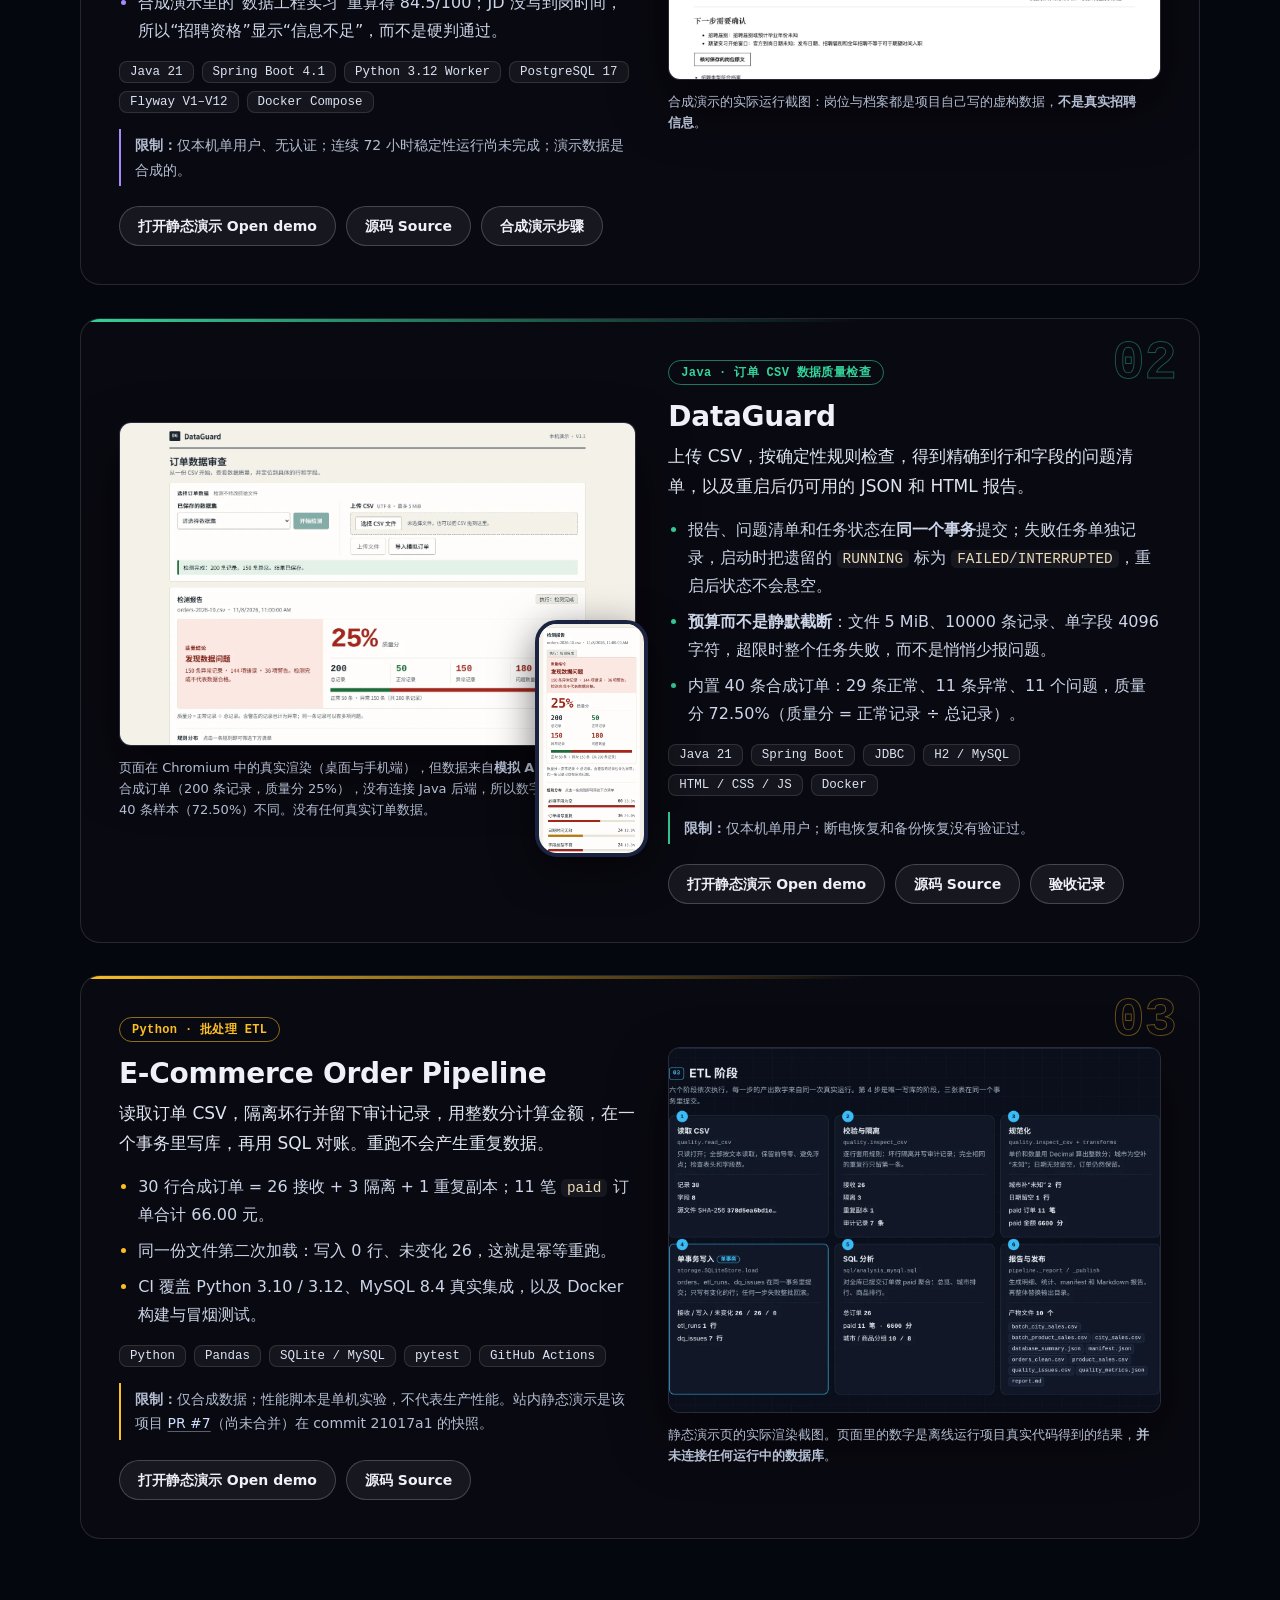
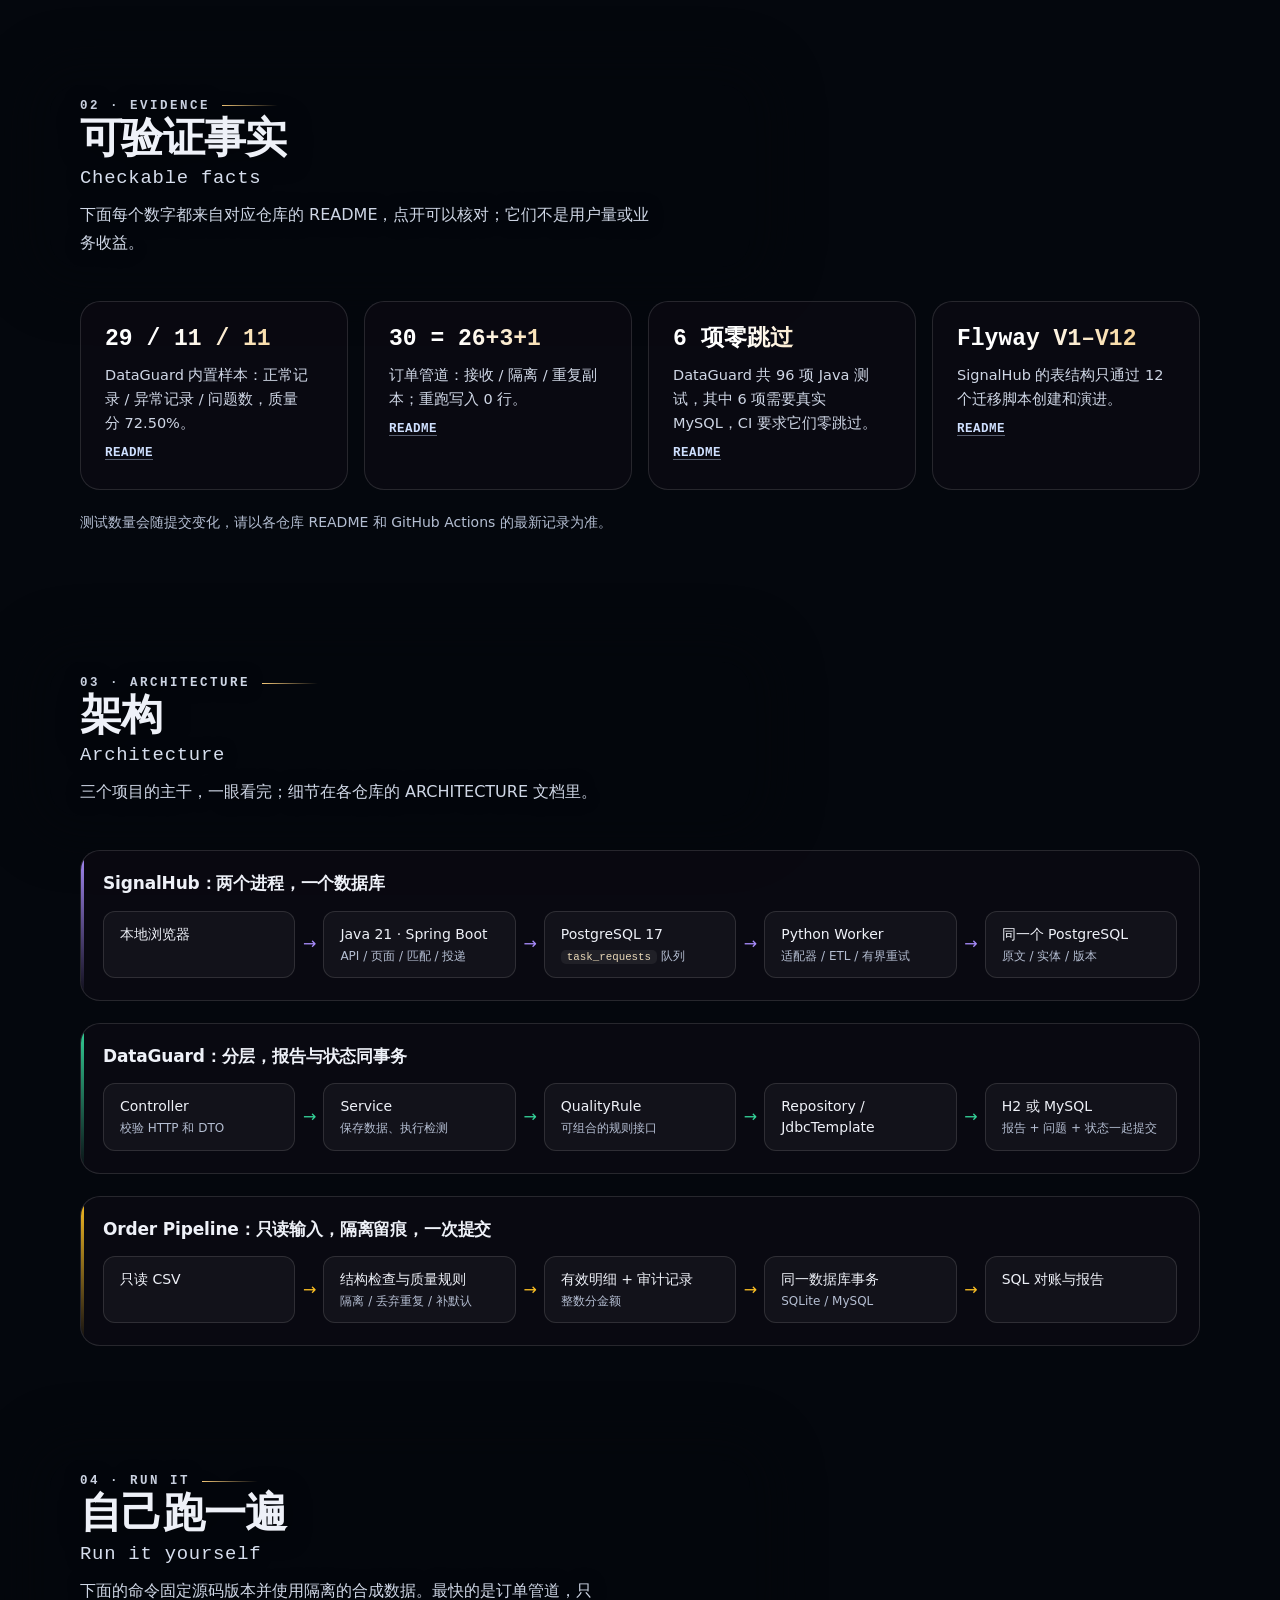
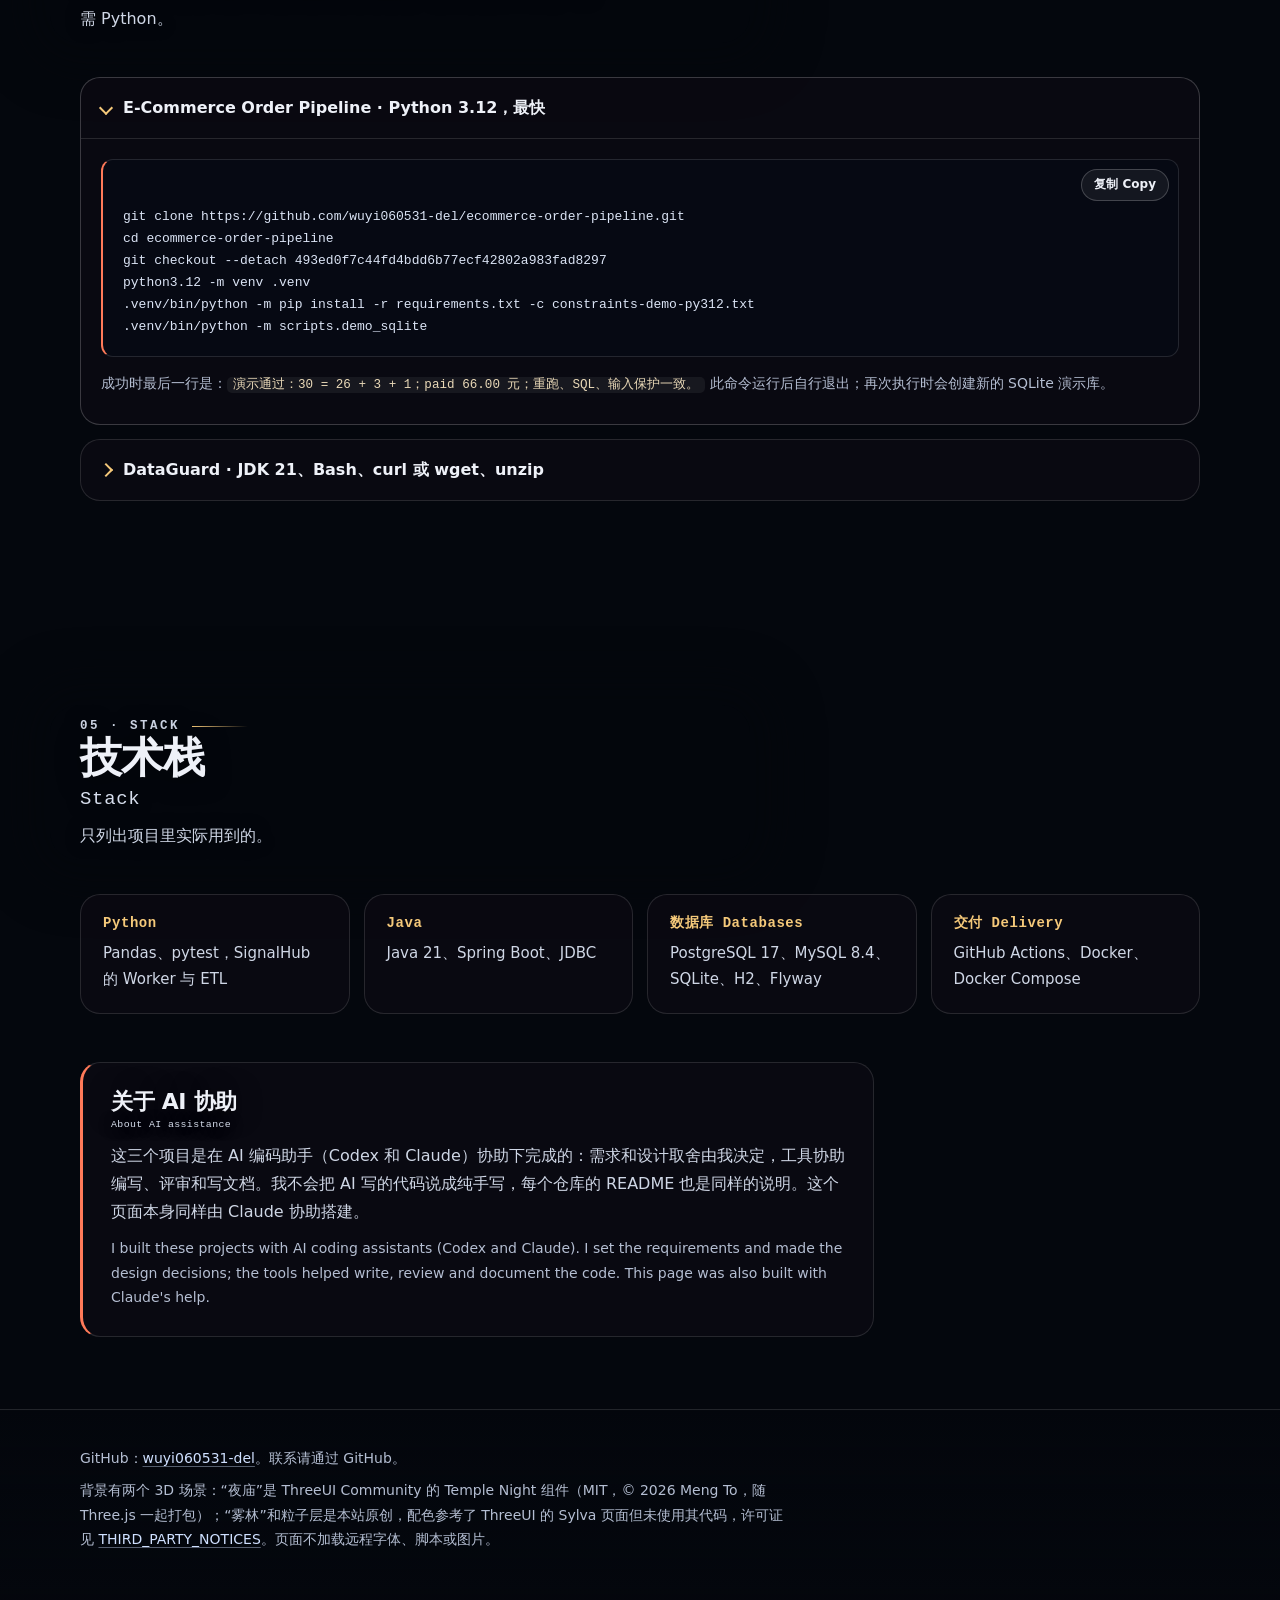
==== commit 913d2dd4: "Merge pull request #4 from wuyi060531-del/codex/portfolio-engineering-demos Integrate verified engin" ====
--- a/docs/index.html
+++ b/docs/index.html
@@ -82,7 +82,7 @@
           <h3 id="p-signalhub">SignalHub</h3>
           <p class="one">岗位会过期，“技能匹配”不等于“有资格”。SignalHub 在本机保存官方链接、JD 原文和版本历史，用可解释的规则打分，并跟踪投递进度。</p>
           <ul>
-            <li>Java 与 Python Worker 通过同一个 PostgreSQL 任务队列协作：<code>FOR UPDATE SKIP LOCKED</code> 领取任务，15 分钟租约加 <code>attempts</code> 防止旧 Worker 覆盖新结果，最多重试 3 次，同内容重放会去重。</li>
+            <li>Java 与 Python Worker 通过同一个 PostgreSQL 任务队列协作：<code>FOR UPDATE SKIP LOCKED</code> 领取任务，15 分钟租约加 <code>attempts</code> 防止旧 Worker 覆盖新结果，最多重试 3 次，重放幂等。</li>
             <li>JD 变化会生成新版本，旧匹配分数随即隐藏并重算。评分只说明条件匹配程度，不是录用概率。</li>
             <li>合成演示里的“数据工程实习”重算得 84.5/100；JD 没写到岗时间，所以“招聘资格”显示“信息不足”，而不是硬判通过。</li>
           </ul>
@@ -134,11 +134,11 @@
           <p class="one">读取订单 CSV，隔离坏行并留下审计记录，用整数分计算金额，在一个事务里写库，再用 SQL 对账。重跑不会产生重复数据。</p>
           <ul>
             <li>30 行合成订单 = 26 接收 + 3 隔离 + 1 重复副本；11 笔 <code>paid</code> 订单合计 66.00 元。</li>
-            <li>规则和输入相同，第二次加载：写入 0 行、未变化 26，这就是幂等重跑。</li>
+            <li>同一份文件第二次加载：写入 0 行、未变化 26，这就是幂等重跑。</li>
             <li>CI 覆盖 Python 3.10 / 3.12、MySQL 8.4 真实集成，以及 Docker 构建与冒烟测试。</li>
           </ul>
           <ul class="chips" aria-label="技术栈"><li>Python</li><li>Pandas</li><li>SQLite / MySQL</li><li>pytest</li><li>GitHub Actions</li></ul>
-          <p class="limit"><strong>限制：</strong>仅合成数据；性能脚本是单机实验，不代表生产性能。站内静态演示是该项目 <a href="https://github.com/wuyi060531-del/ecommerce-order-pipeline/pull/7">PR #7</a>在 commit 21017a1 生成的快照。</p>
+          <p class="limit"><strong>限制：</strong>仅合成数据；性能脚本是单机实验，不代表生产性能。站内静态演示是该项目 <a href="https://github.com/wuyi060531-del/ecommerce-order-pipeline/pull/7">PR #7</a>（尚未合并）在 commit 21017a1 的快照。</p>
           <div class="links">
             <a class="btn sm" href="demos/ecommerce-order-pipeline/index.html">打开静态演示 Open demo</a>
             <a class="btn sm" href="https://github.com/wuyi060531-del/ecommerce-order-pipeline">源码 Source</a>
@@ -157,13 +157,13 @@
       <div class="section-head reveal">
         <p class="eyebrow">02 · Evidence</p>
         <h2 id="evidence-title">可验证事实 <span lang="en">Checkable facts</span></h2>
-        <p>以下数字来自固定源码版本的合成运行和测试记录。</p>
+        <p>下面每个数字都来自对应仓库的 README，点开可以核对；它们不是用户量或业务收益。</p>
       </div>
       <ul class="stats">
-        <li class="stat glow reveal"><b>29 / 11 / 11</b><span>DataGuard 内置样本：正常记录 / 异常记录 / 问题数，质量分 72.50%。</span><a href="demos/dataguard/snapshot.json">结果快照</a></li>
-        <li class="stat glow reveal"><b>30 = 26+3+1</b><span>订单管道：接收 / 隔离 / 重复副本；重跑写入 0 行。</span><a href="demos/ecommerce-order-pipeline/demo-data.json">结果快照</a></li>
-        <li class="stat glow reveal"><b>6 项零跳过</b><span>DataGuard 快照基线 bcbabb0 的 CI 验证 96 项 Java 测试，其中 6 项使用真实 MySQL。</span><a href="https://github.com/wuyi060531-del/dataguard/actions/runs/42838667209">该版本的 CI</a></li>
-        <li class="stat glow reveal"><b>Flyway V1–V12</b><span>SignalHub 的表结构只通过 12 个迁移脚本创建和演进。</span><a href="https://github.com/wuyi060531-del/signalhub/tree/5e3685912198fb5a4c5dc85eec59642d49690155/backend-java/src/main/resources/db/migration">迁移源码</a></li>
+        <li class="stat glow reveal"><b>29 / 11 / 11</b><span>DataGuard 内置样本：正常记录 / 异常记录 / 问题数，质量分 72.50%。</span><a href="https://github.com/wuyi060531-del/dataguard#快速演示">README</a></li>
+        <li class="stat glow reveal"><b>30 = 26+3+1</b><span>订单管道：接收 / 隔离 / 重复副本；重跑写入 0 行。</span><a href="https://github.com/wuyi060531-del/ecommerce-order-pipeline#快速运行">README</a></li>
+        <li class="stat glow reveal"><b>6 项零跳过</b><span>DataGuard 共 96 项 Java 测试，其中 6 项需要真实 MySQL，CI 要求它们零跳过。</span><a href="https://github.com/wuyi060531-del/dataguard#测试">README</a></li>
+        <li class="stat glow reveal"><b>Flyway V1–V12</b><span>SignalHub 的表结构只通过 12 个迁移脚本创建和演进。</span><a href="https://github.com/wuyi060531-del/signalhub#架构">README</a></li>
       </ul>
       <p class="note reveal">测试数量会随提交变化，请以各仓库 README 和 GitHub Actions 的最新记录为准。</p>
     </div>
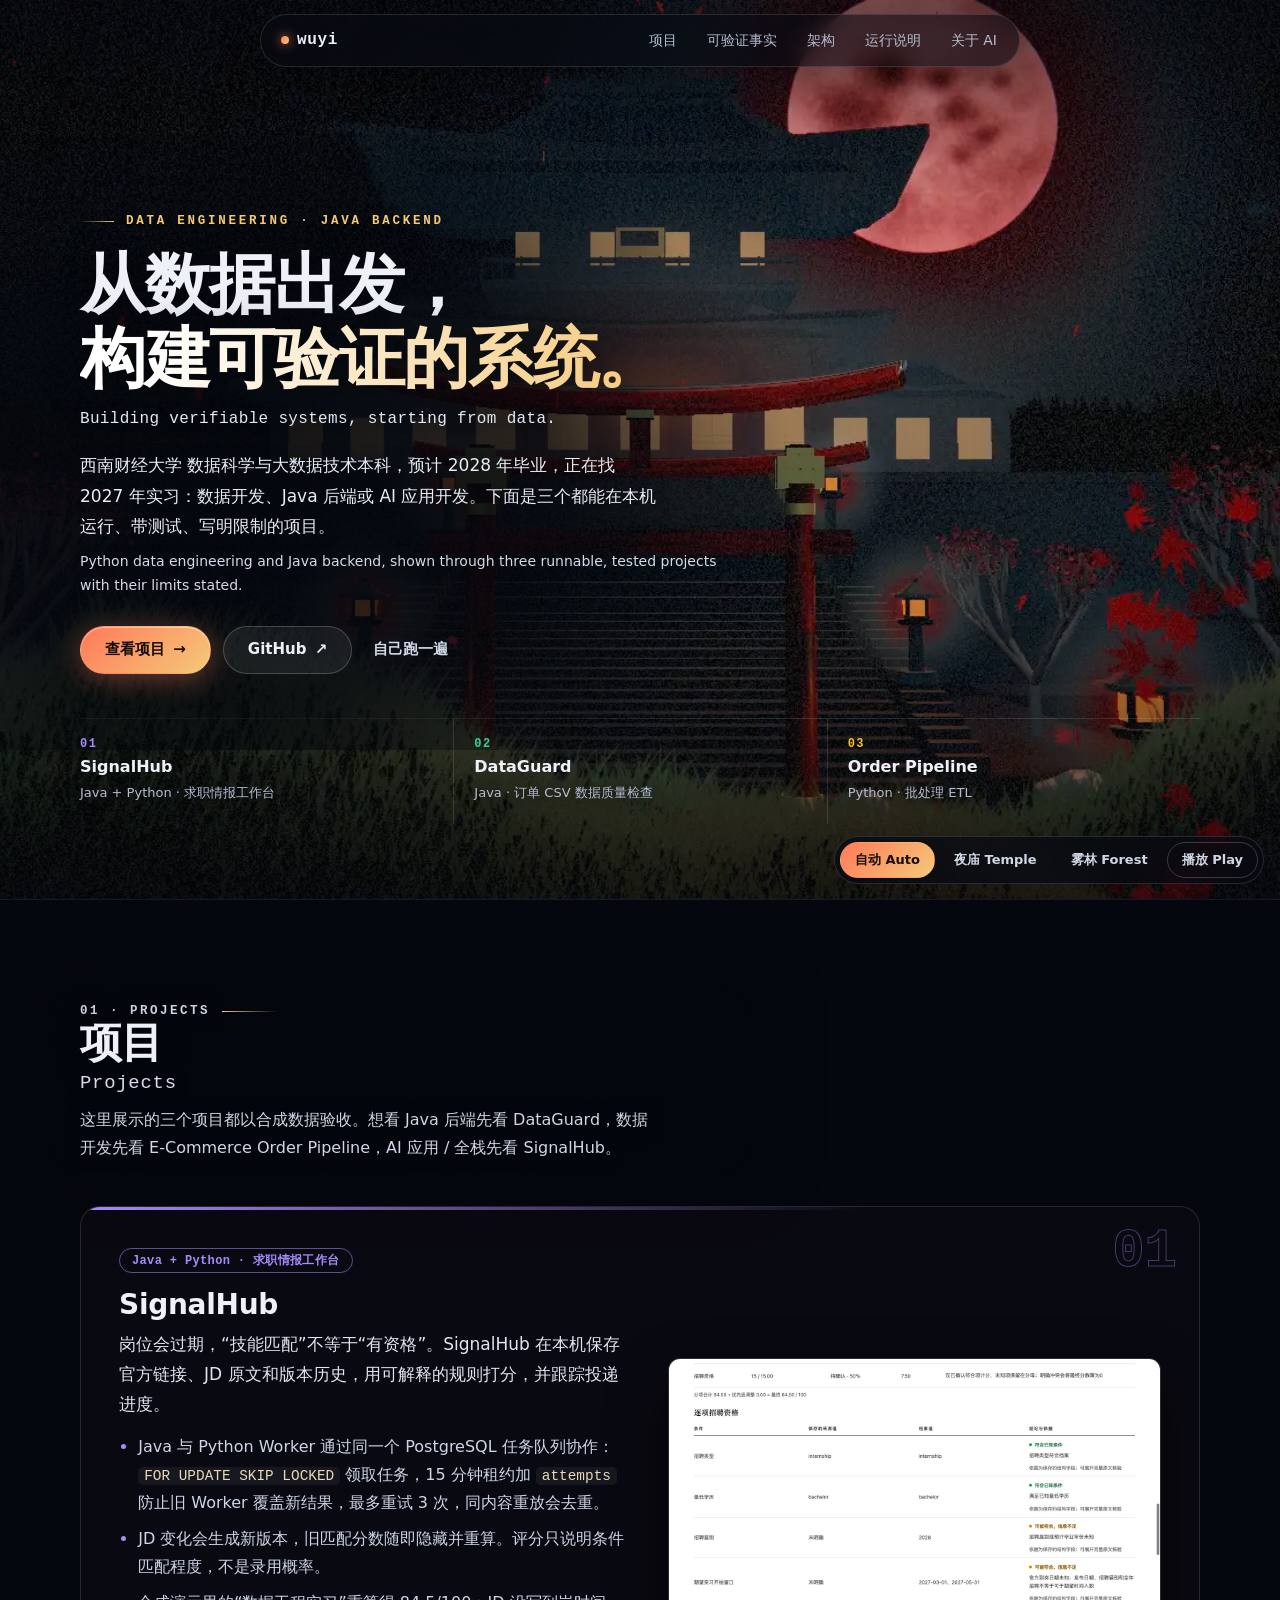
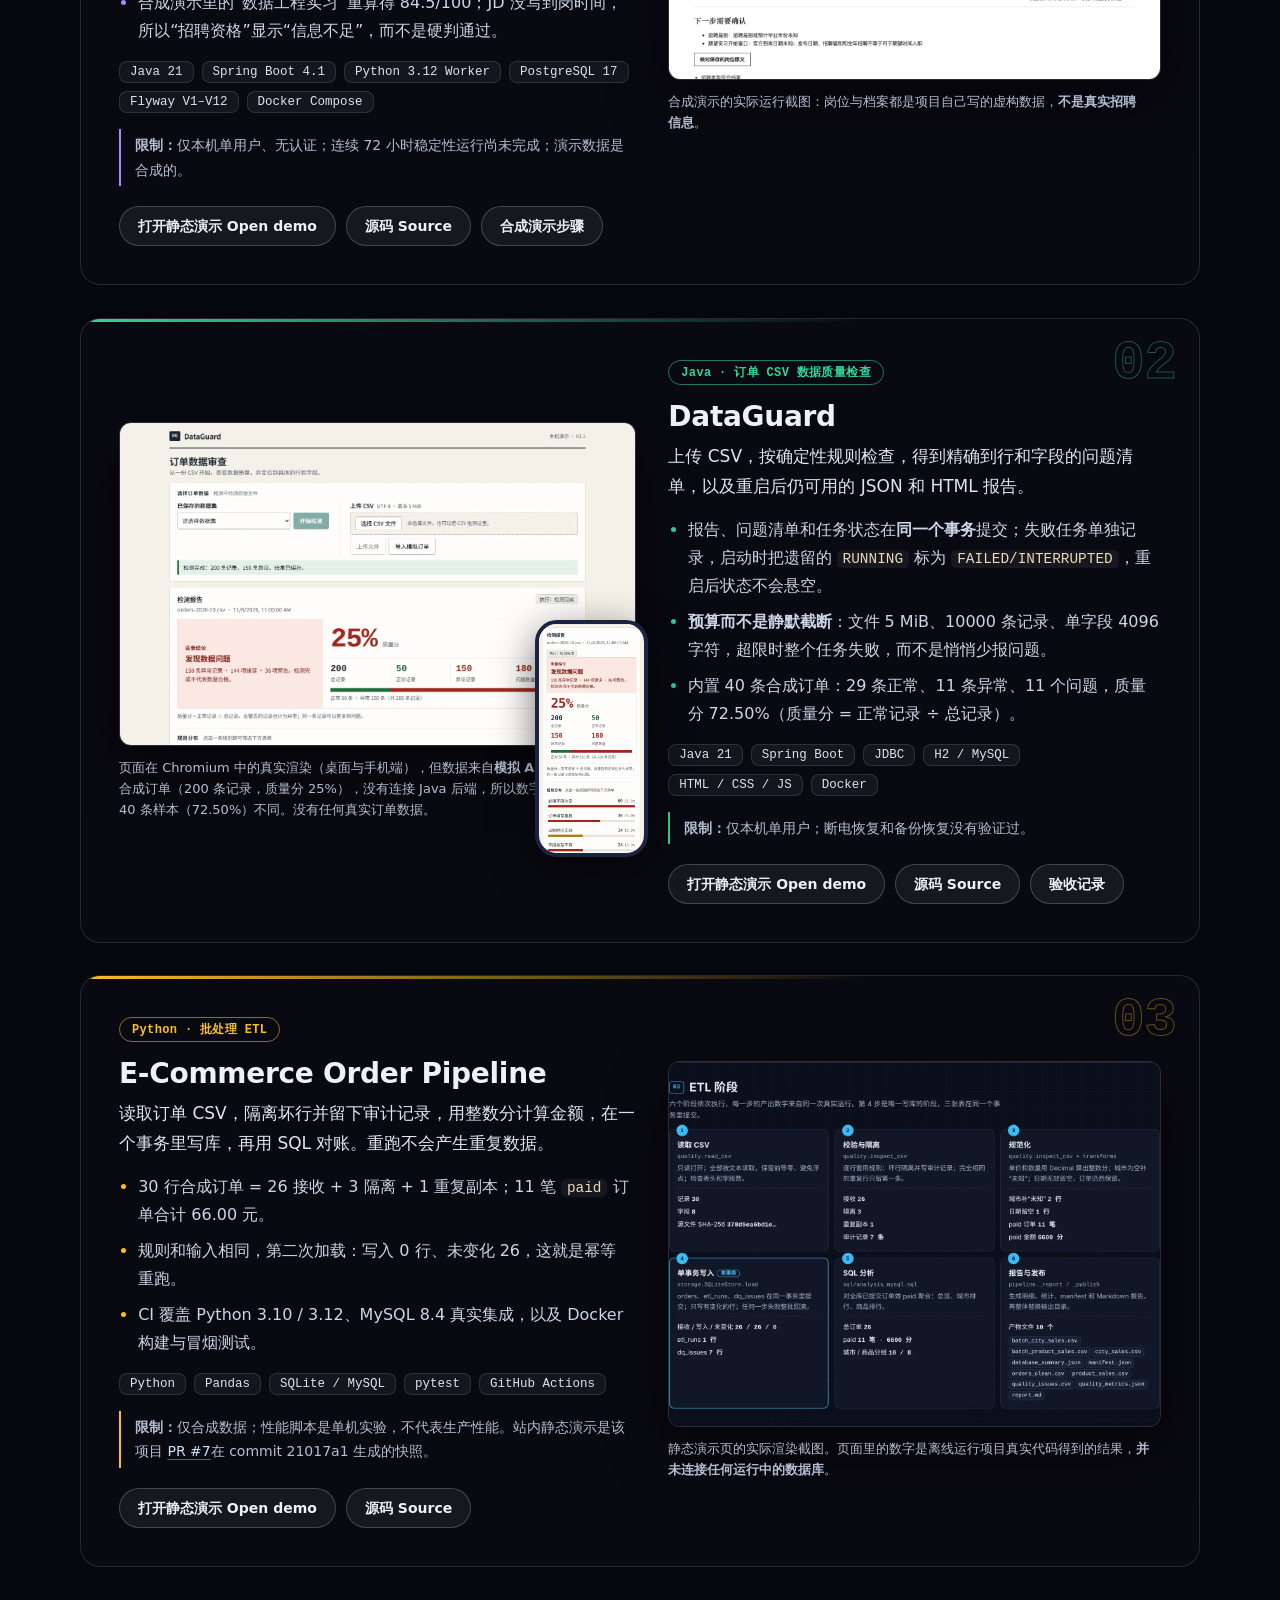
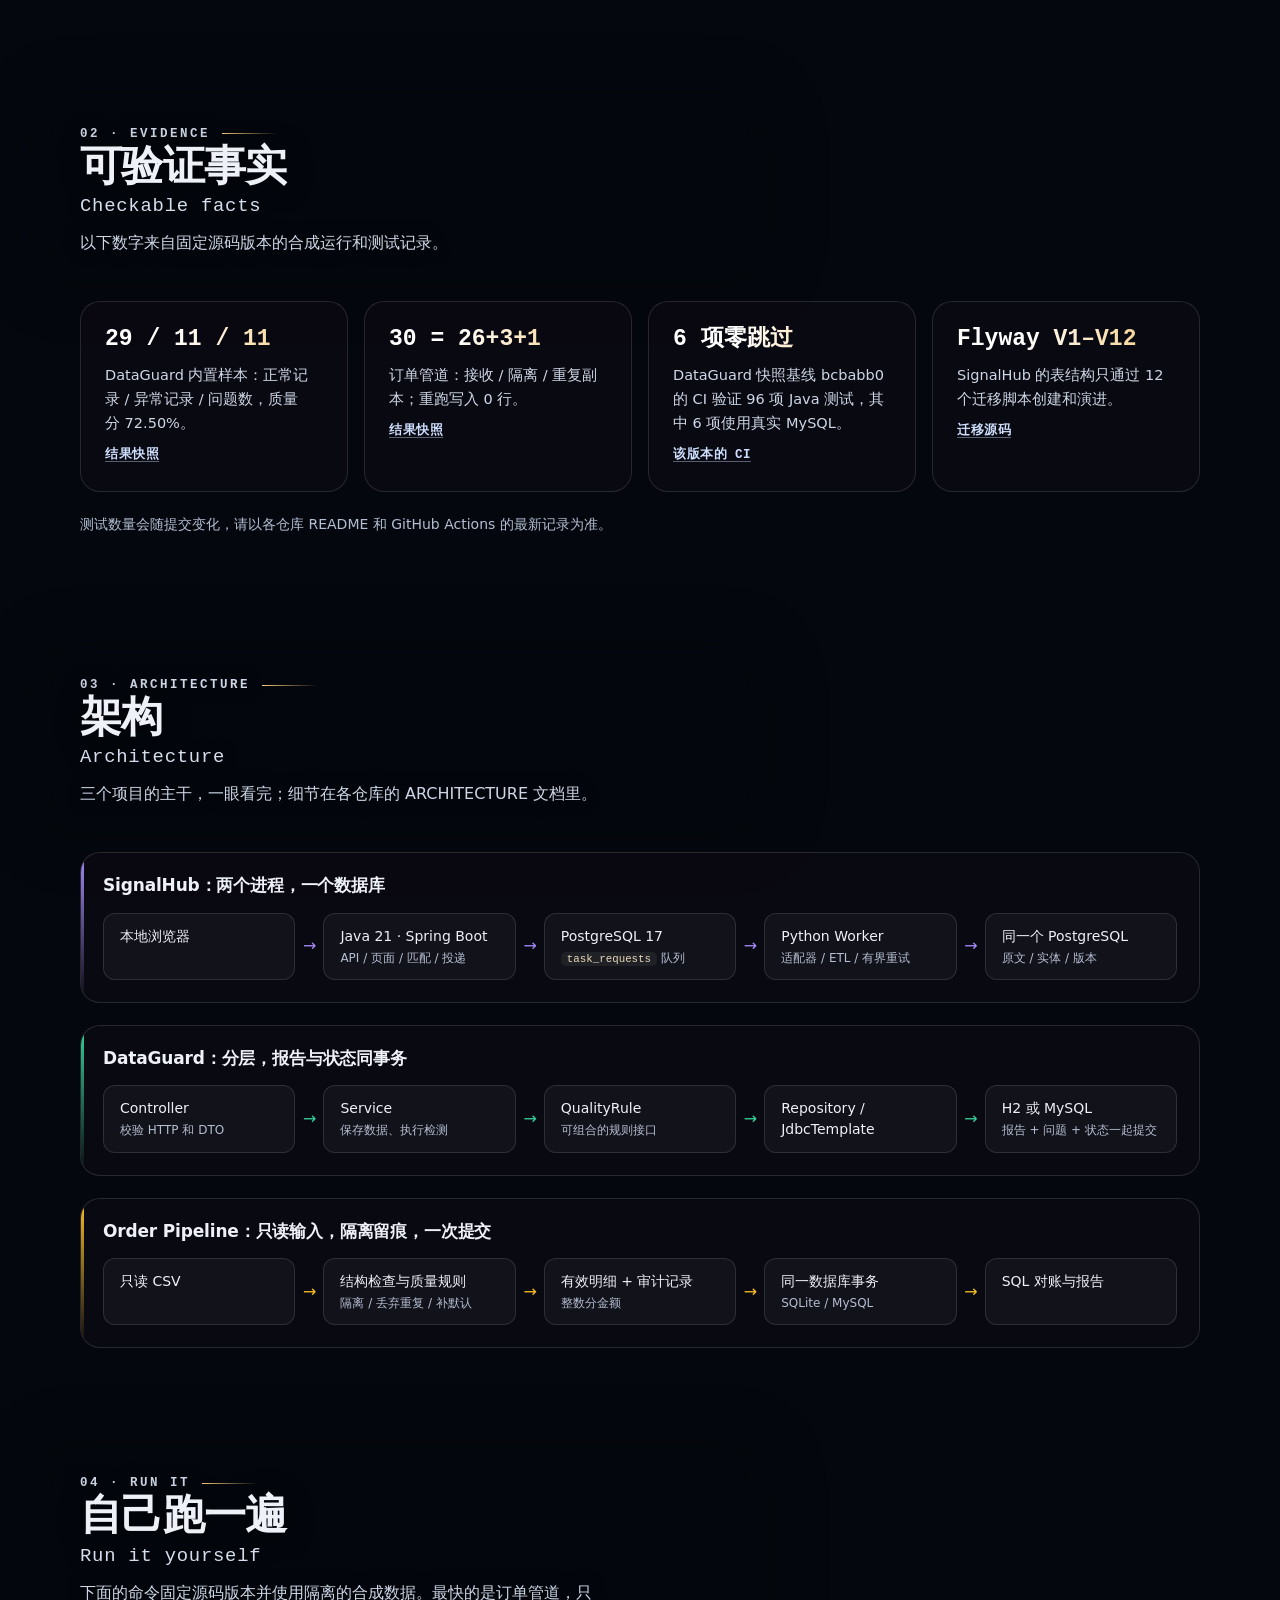
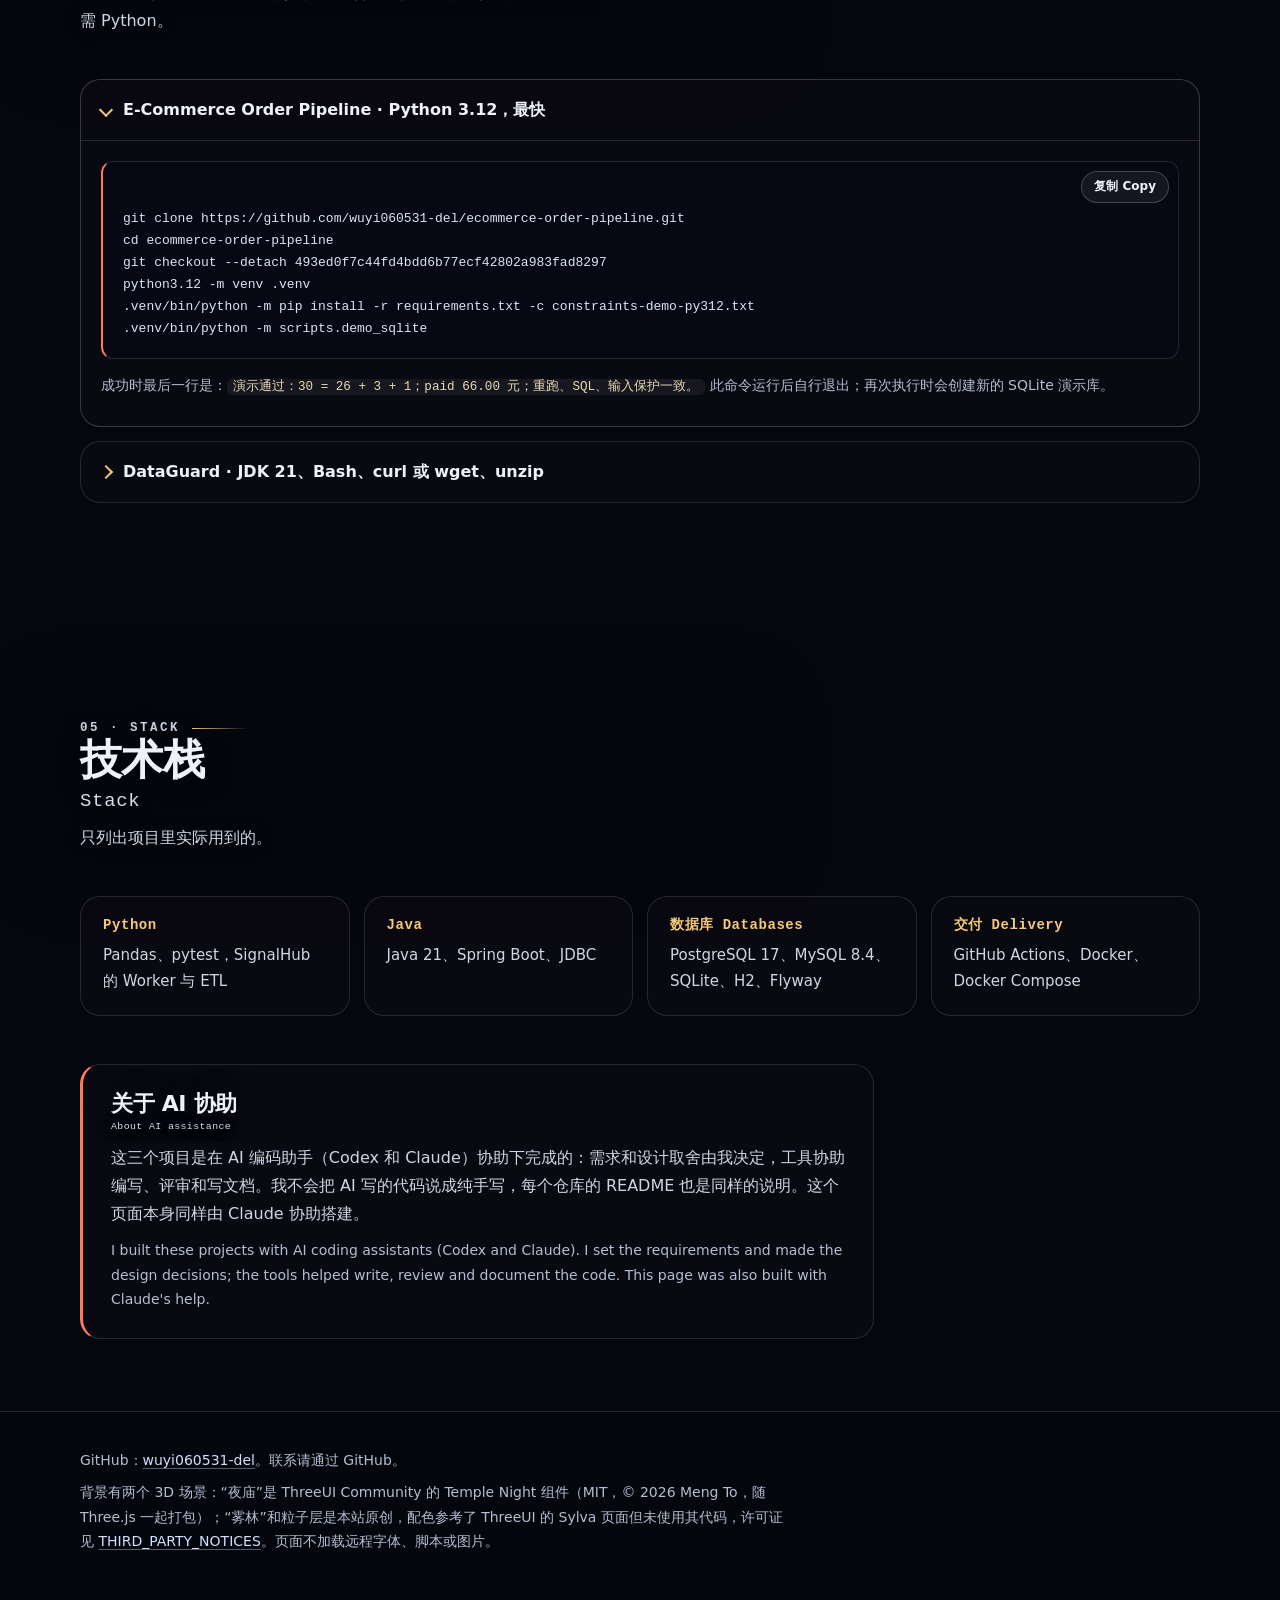
==== commit 82c90116: "Merge pull request #5 from wuyi060531-del/codex/portfolio-release-readiness 固定作品集发布证据和上游源码链接" ====
--- a/docs/index.html
+++ b/docs/index.html
@@ -82,7 +82,7 @@
           <h3 id="p-signalhub">SignalHub</h3>
           <p class="one">岗位会过期，“技能匹配”不等于“有资格”。SignalHub 在本机保存官方链接、JD 原文和版本历史，用可解释的规则打分，并跟踪投递进度。</p>
           <ul>
-            <li>Java 与 Python Worker 通过同一个 PostgreSQL 任务队列协作：<code>FOR UPDATE SKIP LOCKED</code> 领取任务，15 分钟租约加 <code>attempts</code> 防止旧 Worker 覆盖新结果，最多重试 3 次，重放幂等。</li>
+            <li>Java 与 Python Worker 通过同一个 PostgreSQL 任务队列协作：<code>FOR UPDATE SKIP LOCKED</code> 领取任务，15 分钟租约加 <code>attempts</code> 防止旧 Worker 覆盖新结果，最多重试 3 次，同内容重放会去重。</li>
             <li>JD 变化会生成新版本，旧匹配分数随即隐藏并重算。评分只说明条件匹配程度，不是录用概率。</li>
             <li>合成演示里的“数据工程实习”重算得 84.5/100；JD 没写到岗时间，所以“招聘资格”显示“信息不足”，而不是硬判通过。</li>
           </ul>
@@ -134,11 +134,11 @@
           <p class="one">读取订单 CSV，隔离坏行并留下审计记录，用整数分计算金额，在一个事务里写库，再用 SQL 对账。重跑不会产生重复数据。</p>
           <ul>
             <li>30 行合成订单 = 26 接收 + 3 隔离 + 1 重复副本；11 笔 <code>paid</code> 订单合计 66.00 元。</li>
-            <li>同一份文件第二次加载：写入 0 行、未变化 26，这就是幂等重跑。</li>
+            <li>规则和输入相同，第二次加载：写入 0 行、未变化 26，这就是幂等重跑。</li>
             <li>CI 覆盖 Python 3.10 / 3.12、MySQL 8.4 真实集成，以及 Docker 构建与冒烟测试。</li>
           </ul>
           <ul class="chips" aria-label="技术栈"><li>Python</li><li>Pandas</li><li>SQLite / MySQL</li><li>pytest</li><li>GitHub Actions</li></ul>
-          <p class="limit"><strong>限制：</strong>仅合成数据；性能脚本是单机实验，不代表生产性能。站内静态演示是该项目 <a href="https://github.com/wuyi060531-del/ecommerce-order-pipeline/pull/7">PR #7</a>（尚未合并）在 commit 21017a1 的快照。</p>
+          <p class="limit"><strong>限制：</strong>仅合成数据；性能脚本是单机实验，不代表生产性能。站内静态演示是该项目 <a href="https://github.com/wuyi060531-del/ecommerce-order-pipeline/pull/7">PR #7</a>在 commit 21017a1 生成的快照。</p>
           <div class="links">
             <a class="btn sm" href="demos/ecommerce-order-pipeline/index.html">打开静态演示 Open demo</a>
             <a class="btn sm" href="https://github.com/wuyi060531-del/ecommerce-order-pipeline">源码 Source</a>
@@ -157,13 +157,13 @@
       <div class="section-head reveal">
         <p class="eyebrow">02 · Evidence</p>
         <h2 id="evidence-title">可验证事实 <span lang="en">Checkable facts</span></h2>
-        <p>下面每个数字都来自对应仓库的 README，点开可以核对；它们不是用户量或业务收益。</p>
+        <p>以下数字来自固定源码版本的合成运行和测试记录。</p>
       </div>
       <ul class="stats">
-        <li class="stat glow reveal"><b>29 / 11 / 11</b><span>DataGuard 内置样本：正常记录 / 异常记录 / 问题数，质量分 72.50%。</span><a href="https://github.com/wuyi060531-del/dataguard#快速演示">README</a></li>
-        <li class="stat glow reveal"><b>30 = 26+3+1</b><span>订单管道：接收 / 隔离 / 重复副本；重跑写入 0 行。</span><a href="https://github.com/wuyi060531-del/ecommerce-order-pipeline#快速运行">README</a></li>
-        <li class="stat glow reveal"><b>6 项零跳过</b><span>DataGuard 共 96 项 Java 测试，其中 6 项需要真实 MySQL，CI 要求它们零跳过。</span><a href="https://github.com/wuyi060531-del/dataguard#测试">README</a></li>
-        <li class="stat glow reveal"><b>Flyway V1–V12</b><span>SignalHub 的表结构只通过 12 个迁移脚本创建和演进。</span><a href="https://github.com/wuyi060531-del/signalhub#架构">README</a></li>
+        <li class="stat glow reveal"><b>29 / 11 / 11</b><span>DataGuard 内置样本：正常记录 / 异常记录 / 问题数，质量分 72.50%。</span><a href="demos/dataguard/snapshot.json">结果快照</a></li>
+        <li class="stat glow reveal"><b>30 = 26+3+1</b><span>订单管道：接收 / 隔离 / 重复副本；重跑写入 0 行。</span><a href="demos/ecommerce-order-pipeline/demo-data.json">结果快照</a></li>
+        <li class="stat glow reveal"><b>6 项零跳过</b><span>DataGuard 快照基线 bcbabb0 的 CI 验证 96 项 Java 测试，其中 6 项使用真实 MySQL。</span><a href="https://github.com/wuyi060531-del/dataguard/actions/runs/42838667209">该版本的 CI</a></li>
+        <li class="stat glow reveal"><b>Flyway V1–V12</b><span>SignalHub 的表结构只通过 12 个迁移脚本创建和演进。</span><a href="https://github.com/wuyi060531-del/signalhub/tree/5e3685912198fb5a4c5dc85eec59642d49690155/backend-java/src/main/resources/db/migration">迁移源码</a></li>
       </ul>
       <p class="note reveal">测试数量会随提交变化，请以各仓库 README 和 GitHub Actions 的最新记录为准。</p>
     </div>
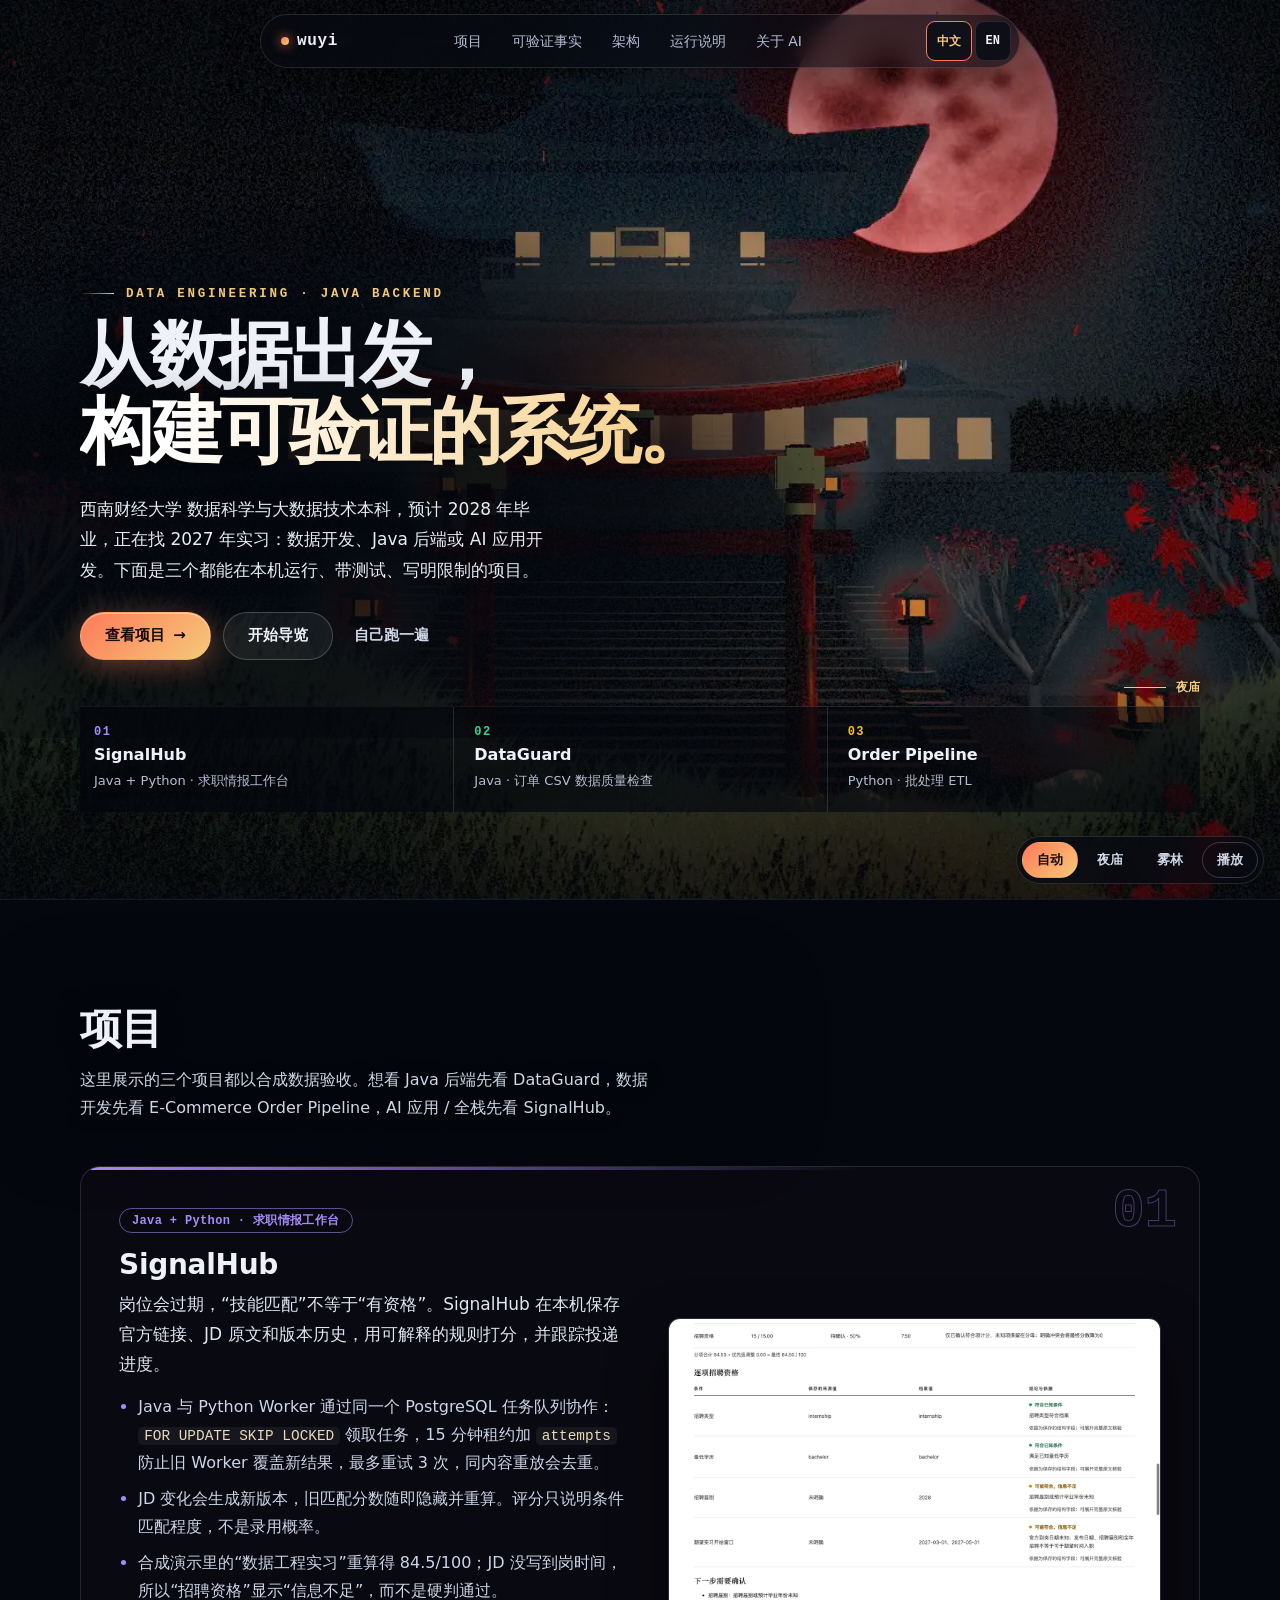
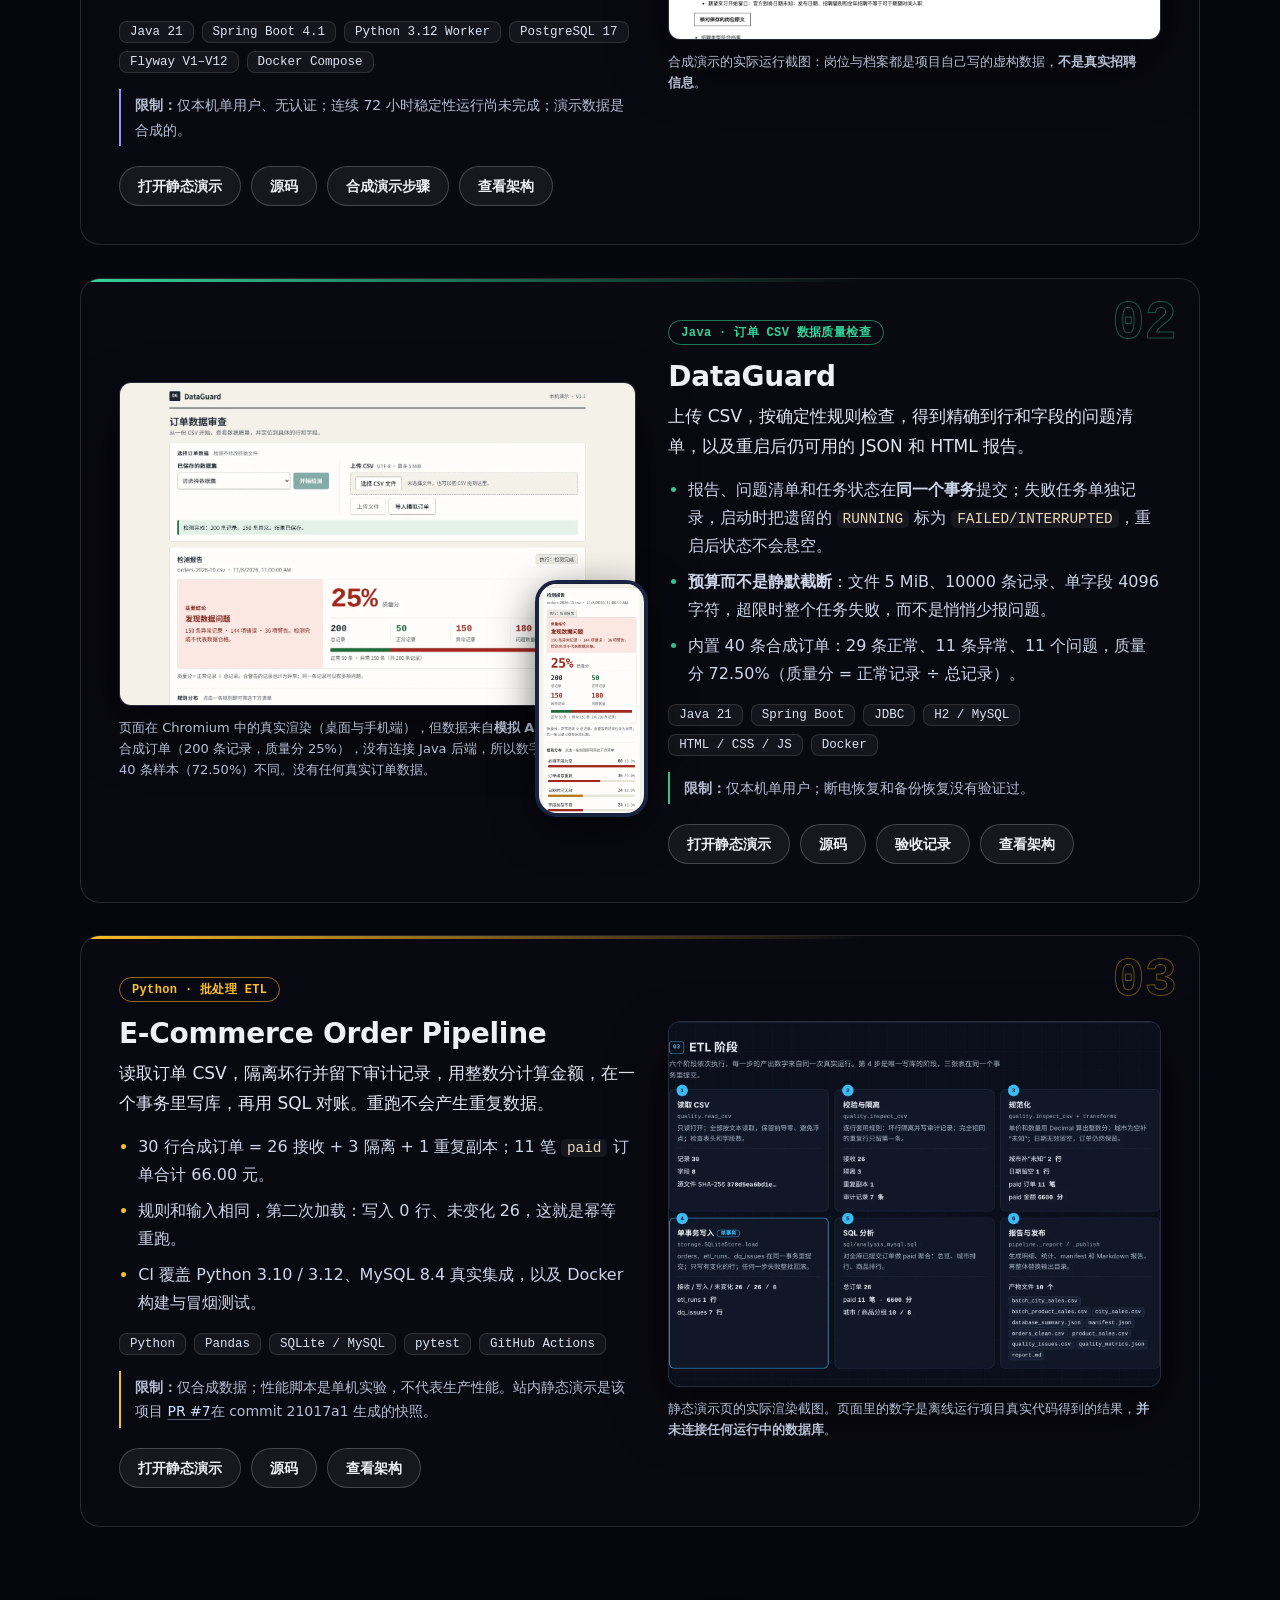
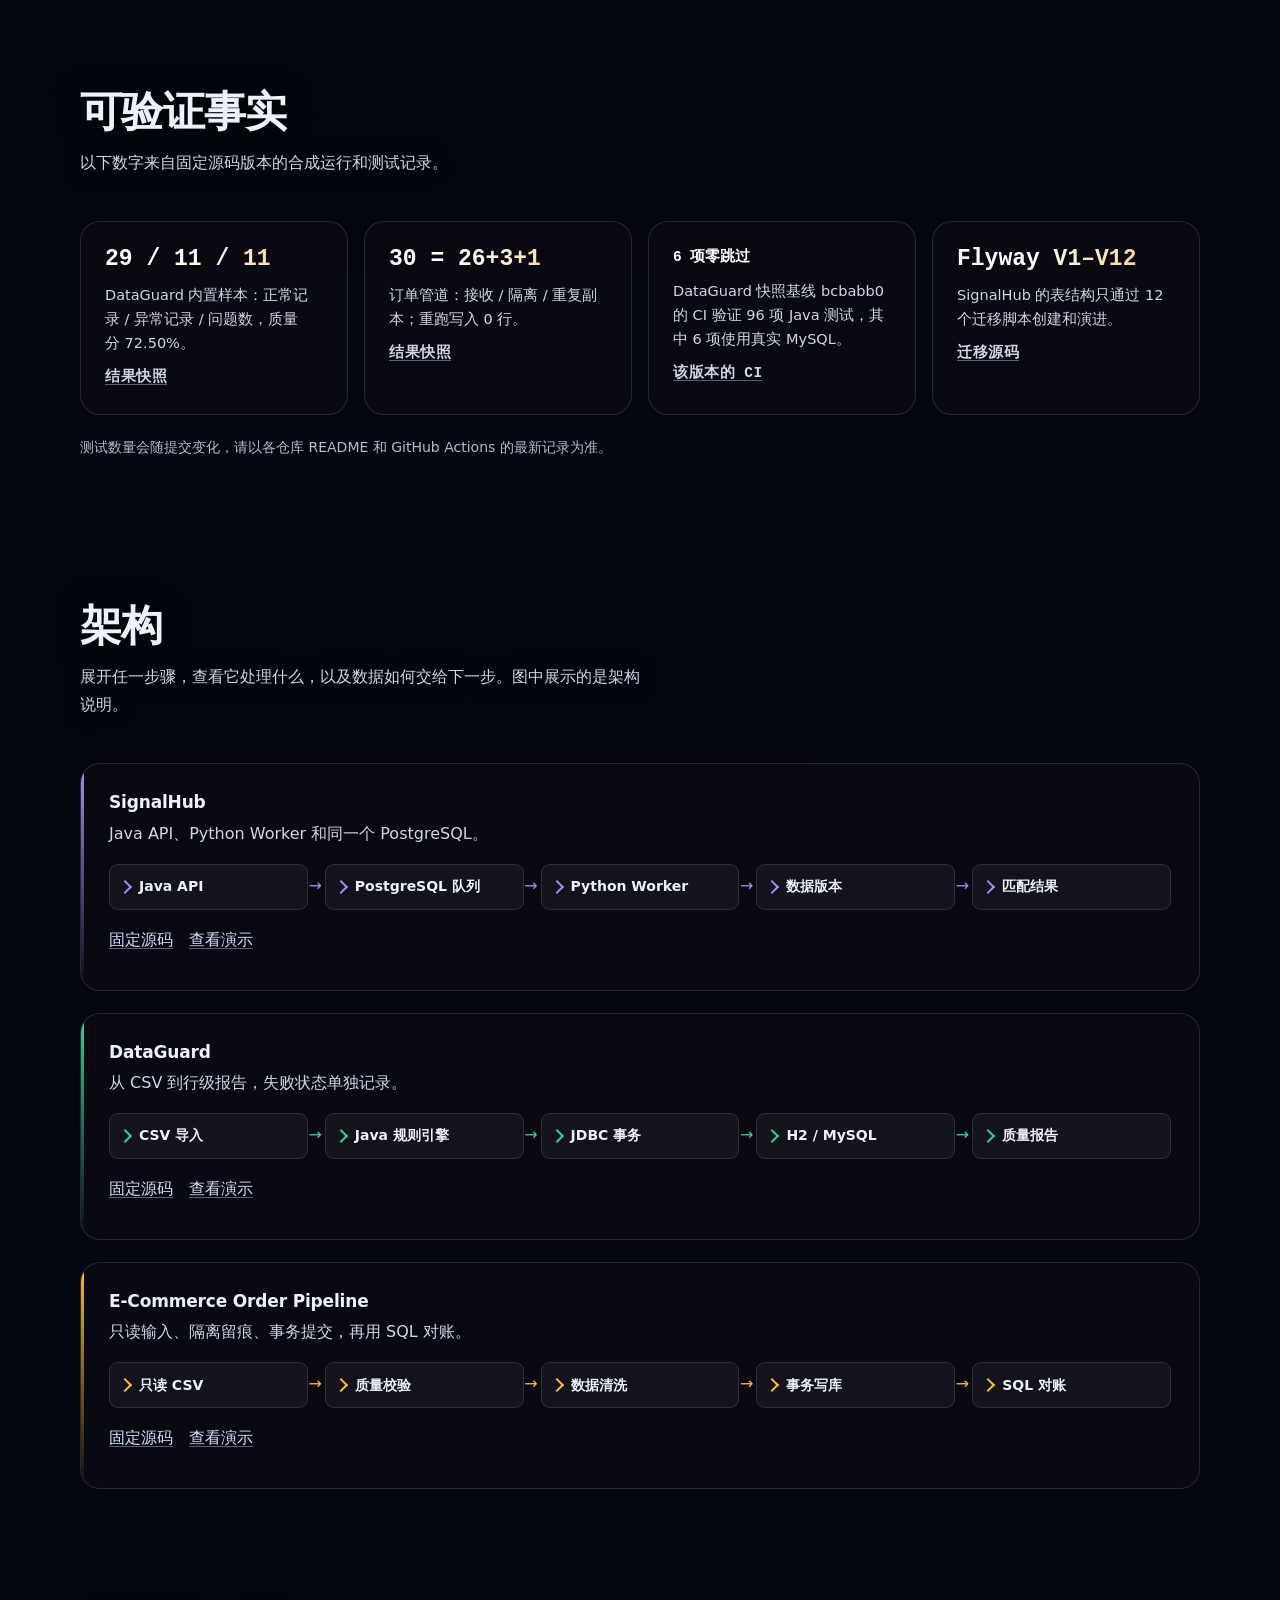
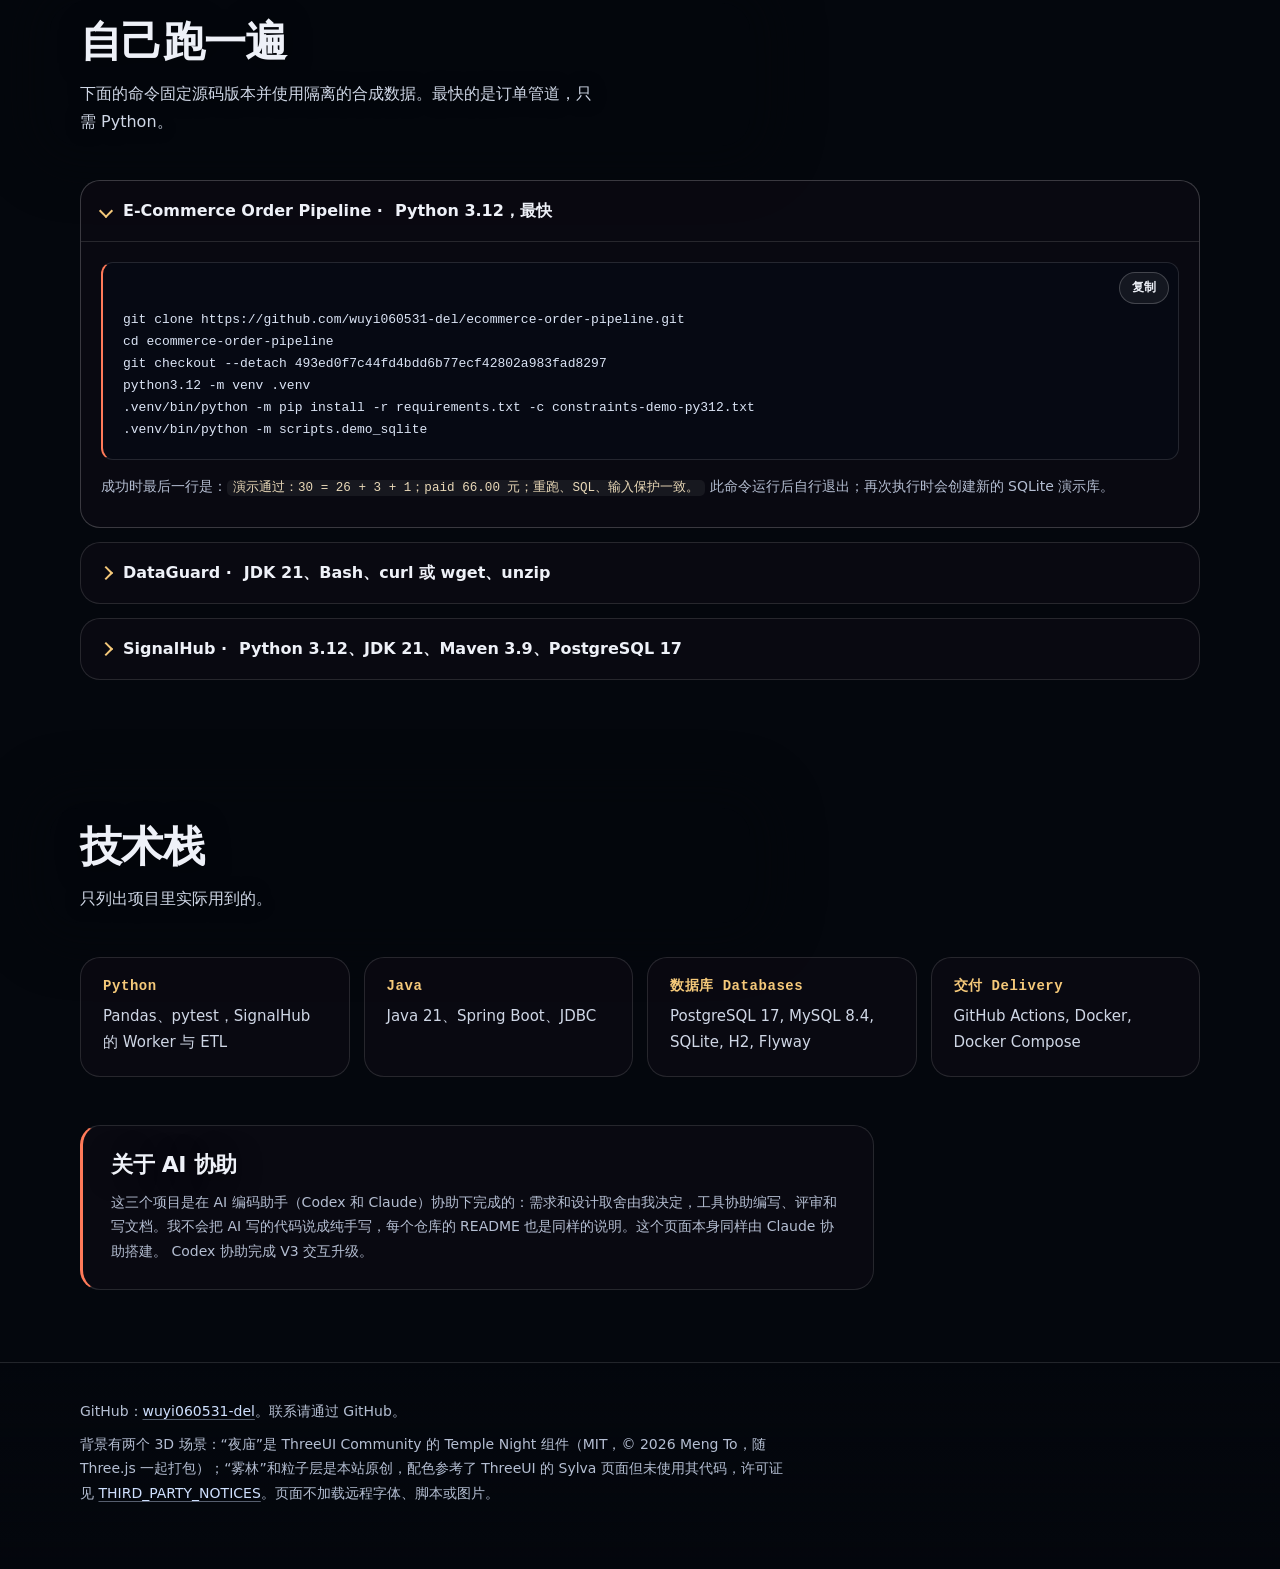
==== commit ada084e8: "feat(portfolio): immersive V3 experience with accessible interactions" ====
--- a/docs/index.html
+++ b/docs/index.html
@@ -16,8 +16,8 @@
 <meta name="twitter:card" content="summary_large_image">
 <link rel="stylesheet" href="assets/style.css">
 </head>
-<body>
-<a class="skip" href="#projects">跳到项目 Skip to projects</a>
+<body data-title="homeTitle">
+<a class="skip" href="#projects"><span data-i="49">跳到项目</span></a>
 
 <div class="stage" id="stage" aria-hidden="true">
   <img class="stage-poster poster-night" src="assets/hero-poster.webp" alt="" width="1600" height="780" fetchpriority="high">
@@ -34,119 +34,136 @@
 <header class="site-header">
   <div class="bar">
     <a class="brand" href="#top">wuyi</a>
-    <nav aria-label="页面导航 Page">
-      <a href="#projects" data-nav="projects">项目</a>
-      <a href="#evidence" data-nav="evidence">可验证事实</a>
-      <a href="#architecture" data-nav="architecture">架构</a>
-      <a href="#reproduce" data-nav="reproduce">运行说明</a>
-      <a href="#about" data-nav="about">关于 AI</a>
+    <nav aria-label="页面导航" data-i-label="pageNav">
+      <a href="#projects" data-nav="projects"><span data-i="124">项目</span></a>
+      <a href="#evidence" data-nav="evidence"><span data-i="126">可验证事实</span></a>
+      <a href="#architecture" data-nav="architecture"><span data-i="128">架构</span></a>
+      <a href="#reproduce" data-nav="reproduce"><span data-i="130">运行说明</span></a>
+      <a href="#about" data-nav="about"><span data-i="131">关于 AI</span></a>
     </nav>
+<div class="language" role="group" aria-label="语言 / Language" hidden>
+  <button type="button" data-language="zh" lang="zh-CN" aria-pressed="true">中文</button>
+  <button type="button" data-language="en" lang="en" aria-pressed="false">EN</button>
+  <span class="visually-hidden" data-language-status role="status"></span>
+</div>
   </div>
 </header>
 
 <main id="top">
   <section class="hero" id="hero" data-scene="night" aria-labelledby="hero-title">
-    <div class="wrap">
+    <div class="wrap hero-frame">
       <div class="hero-inner">
         <p class="kicker rise">Data engineering · Java backend</p>
-        <h1 id="hero-title" class="rise"><span class="ph">从数据出发，</span><span class="ph">构建可验证的系统。</span></h1>
-        <p class="sub-en rise">Building verifiable systems, starting from data.</p>
-        <p class="lead rise">西南财经大学 数据科学与大数据技术本科，预计 2028 年毕业，正在找 2027 年实习：数据开发、Java 后端或 AI 应用开发。下面是三个都能在本机运行、带测试、写明限制的项目。</p>
-        <p class="lead-en rise">Python data engineering and Java backend, shown through three runnable, tested projects with their limits stated.</p>
+        <h1 id="hero-title" class="rise"><span class="ph" data-i="50">从数据出发，</span><span class="ph" data-i="51">构建可验证的系统。</span></h1>
+        <p class="lead rise"><span data-i="52">西南财经大学 数据科学与大数据技术本科，预计 2028 年毕业，正在找 2027 年实习：数据开发、Java 后端或 AI 应用开发。下面是三个都能在本机运行、带测试、写明限制的项目。</span></p>
         <div class="cta rise">
-          <a class="btn primary" href="#projects">查看项目 <span class="arr" aria-hidden="true">→</span></a>
-          <a class="btn" href="https://github.com/wuyi060531-del">GitHub <span class="arr" aria-hidden="true">↗</span></a>
-          <a class="btn text" href="#reproduce">自己跑一遍</a>
-        </div>
-      </div>
-      <ol class="hero-index" aria-label="三个项目 The three projects">
-        <li><a href="#p-signalhub-card"><span class="n">01</span><b>SignalHub</b><small>Java + Python · 求职情报工作台</small></a></li>
-        <li><a href="#p-dataguard-card"><span class="n">02</span><b>DataGuard</b><small>Java · 订单 CSV 数据质量检查</small></a></li>
-        <li><a href="#p-ecommerce-card"><span class="n">03</span><b>Order Pipeline</b><small>Python · 批处理 ETL</small></a></li>
+          <a class="btn primary" href="#projects"><span data-i="53">查看项目 </span><span class="arr" aria-hidden="true">→</span></a>
+          <button class="btn" type="button" data-tour-start hidden><span data-i="54">开始导览</span></button>
+          <span class="visually-hidden" role="status" data-tour-status></span>
+          <a class="btn text" href="#reproduce"><span data-i="55">自己跑一遍</span></a>
+        </div>
+      </div>
+      <p class="scene-note" aria-hidden="true"><span class="scene-night"><span data-i="56">夜庙</span></span><span class="scene-forest"><span data-i="57">雾林</span></span></p>
+      <ol class="hero-index" aria-label="三个项目" data-i-label="projectNav">
+        <li><a href="#p-signalhub-card"><span class="n">01</span><b>SignalHub</b><small><span data-i="58">Java + Python · 求职情报工作台</span></small></a></li>
+        <li><a href="#p-dataguard-card"><span class="n">02</span><b>DataGuard</b><small><span data-i="59">Java · 订单 CSV 数据质量检查</span></small></a></li>
+        <li><a href="#p-ecommerce-card"><span class="n">03</span><b>Order Pipeline</b><small><span data-i="60">Python · 批处理 ETL</span></small></a></li>
       </ol>
     </div>
   </section>
 
+  <aside class="tour" data-tour-panel hidden>
+    <h2 tabindex="-1"></h2>
+    <p></p>
+    <div class="tour-actions">
+      <button type="button" data-tour-back></button>
+      <button type="button" data-tour-next></button>
+      <button type="button" data-tour-exit></button>
+    </div>
+  </aside>
+
   <section id="projects" aria-labelledby="projects-title">
     <div class="wrap">
       <div class="section-head reveal">
-        <p class="eyebrow">01 · Projects</p>
-        <h2 id="projects-title">项目 <span lang="en">Projects</span></h2>
-        <p>这里展示的三个项目都以合成数据验收。想看 Java 后端先看 DataGuard，数据开发先看 E-Commerce Order Pipeline，AI 应用 / 全栈先看 SignalHub。</p>
+        <h2 id="projects-title"><span data-i="1">项目</span></h2>
+        <p><span data-i="61">这里展示的三个项目都以合成数据验收。想看 Java 后端先看 DataGuard，数据开发先看 E-Commerce Order Pipeline，AI 应用 / 全栈先看 SignalHub。</span></p>
       </div>
 
       <article class="project signalhub glow reveal" id="p-signalhub-card" data-scene="forest" aria-labelledby="p-signalhub">
         <span class="num" aria-hidden="true">01</span>
         <div class="copy-col">
-          <span class="tag">Java + Python · 求职情报工作台</span>
+          <span class="tag" data-i="58">Java + Python · 求职情报工作台</span>
           <h3 id="p-signalhub">SignalHub</h3>
-          <p class="one">岗位会过期，“技能匹配”不等于“有资格”。SignalHub 在本机保存官方链接、JD 原文和版本历史，用可解释的规则打分，并跟踪投递进度。</p>
+          <p class="one"><span data-i="62">岗位会过期，“技能匹配”不等于“有资格”。SignalHub 在本机保存官方链接、JD 原文和版本历史，用可解释的规则打分，并跟踪投递进度。</span></p>
           <ul>
-            <li>Java 与 Python Worker 通过同一个 PostgreSQL 任务队列协作：<code>FOR UPDATE SKIP LOCKED</code> 领取任务，15 分钟租约加 <code>attempts</code> 防止旧 Worker 覆盖新结果，最多重试 3 次，同内容重放会去重。</li>
-            <li>JD 变化会生成新版本，旧匹配分数随即隐藏并重算。评分只说明条件匹配程度，不是录用概率。</li>
-            <li>合成演示里的“数据工程实习”重算得 84.5/100；JD 没写到岗时间，所以“招聘资格”显示“信息不足”，而不是硬判通过。</li>
+            <li><span data-i="63">Java 与 Python Worker 通过同一个 PostgreSQL 任务队列协作：</span><code>FOR UPDATE SKIP LOCKED</code><span data-i="64"> 领取任务，15 分钟租约加 </span><code>attempts</code><span data-i="65"> 防止旧 Worker 覆盖新结果，最多重试 3 次，同内容重放会去重。</span></li>
+            <li><span data-i="66">JD 变化会生成新版本，旧匹配分数随即隐藏并重算。评分只说明条件匹配程度，不是录用概率。</span></li>
+            <li><span data-i="67">合成演示里的“数据工程实习”重算得 84.5/100；JD 没写到岗时间，所以“招聘资格”显示“信息不足”，而不是硬判通过。</span></li>
           </ul>
-          <ul class="chips" aria-label="技术栈"><li>Java 21</li><li>Spring Boot 4.1</li><li>Python 3.12 Worker</li><li>PostgreSQL 17</li><li>Flyway V1–V12</li><li>Docker Compose</li></ul>
-          <p class="limit"><strong>限制：</strong>仅本机单用户、无认证；连续 72 小时稳定性运行尚未完成；演示数据是合成的。</p>
+          <ul class="chips" aria-label="技术栈" data-i-label="techStack"><li>Java 21</li><li>Spring Boot 4.1</li><li>Python 3.12 Worker</li><li>PostgreSQL 17</li><li>Flyway V1–V12</li><li>Docker Compose</li></ul>
+          <p class="limit"><strong><span data-i="138">限制：</span></strong><span data-i="68">仅本机单用户、无认证；连续 72 小时稳定性运行尚未完成；演示数据是合成的。</span></p>
           <div class="links">
-            <a class="btn sm" href="demos/signalhub/index.html">打开静态演示 Open demo</a>
-            <a class="btn sm" href="https://github.com/wuyi060531-del/signalhub">源码 Source</a>
-            <a class="btn sm" href="https://github.com/wuyi060531-del/signalhub/blob/main/docs/PUBLIC_DEMO.md">合成演示步骤</a>
+            <a class="btn sm" href="demos/signalhub/index.html"><span data-i="132">打开静态演示</span></a>
+            <a class="btn sm" href="https://github.com/wuyi060531-del/signalhub"><span data-i="135">源码</span></a>
+            <a class="btn sm" href="https://github.com/wuyi060531-del/signalhub/blob/main/docs/PUBLIC_DEMO.md"><span data-i="69">合成演示步骤</span></a>
+            <a class="btn sm" href="#flow-signalhub"><span data-i="7">查看架构</span></a>
           </div>
         </div>
         <figure>
-          <div class="shot"><img src="assets/img/signalhub-matching.webp" width="1380" height="900" loading="lazy" alt="SignalHub 岗位详情页：合成的数据工程实习，显示匹配分数 85、各条件的匹配与缺失说明和招聘资格状态"></div>
-          <figcaption>合成演示的实际运行截图：岗位与档案都是项目自己写的虚构数据，<strong>不是真实招聘信息</strong>。</figcaption>
+          <div class="shot"><img src="assets/img/signalhub-matching.webp" width="1380" height="900" loading="lazy" alt="SignalHub 岗位详情页：合成的数据工程实习，显示匹配分数 85、各条件的匹配与缺失说明和招聘资格状态" data-i-alt="alt150"></div>
+          <figcaption><span data-i="70">合成演示的实际运行截图：岗位与档案都是项目自己写的虚构数据，</span><strong><span data-i="71">不是真实招聘信息</span></strong>。</figcaption>
         </figure>
       </article>
 
       <article class="project dataguard glow reveal" id="p-dataguard-card" data-scene="night" aria-labelledby="p-dataguard">
         <span class="num" aria-hidden="true">02</span>
         <div class="copy-col">
-          <span class="tag">Java · 订单 CSV 数据质量检查</span>
+          <span class="tag" data-i="59">Java · 订单 CSV 数据质量检查</span>
           <h3 id="p-dataguard">DataGuard</h3>
-          <p class="one">上传 CSV，按确定性规则检查，得到精确到行和字段的问题清单，以及重启后仍可用的 JSON 和 HTML 报告。</p>
+          <p class="one"><span data-i="72">上传 CSV，按确定性规则检查，得到精确到行和字段的问题清单，以及重启后仍可用的 JSON 和 HTML 报告。</span></p>
           <ul>
-            <li>报告、问题清单和任务状态在<strong>同一个事务</strong>提交；失败任务单独记录，启动时把遗留的 <code>RUNNING</code> 标为 <code>FAILED/INTERRUPTED</code>，重启后状态不会悬空。</li>
-            <li><strong>预算而不是静默截断</strong>：文件 5 MiB、10000 条记录、单字段 4096 字符，超限时整个任务失败，而不是悄悄少报问题。</li>
-            <li>内置 40 条合成订单：29 条正常、11 条异常、11 个问题，质量分 72.50%（质量分 = 正常记录 ÷ 总记录）。</li>
+            <li><span data-i="73">报告、问题清单和任务状态在</span><strong><span data-i="74">同一个事务</span></strong><span data-i="75">提交；失败任务单独记录，启动时把遗留的 </span><code>RUNNING</code><span data-i="76"> 标为 </span><code>FAILED/INTERRUPTED</code><span data-i="77">，重启后状态不会悬空。</span></li>
+            <li><strong><span data-i="78">预算而不是静默截断</span></strong><span data-i="79">：文件 5 MiB、10000 条记录、单字段 4096 字符，超限时整个任务失败，而不是悄悄少报问题。</span></li>
+            <li><span data-i="80">内置 40 条合成订单：29 条正常、11 条异常、11 个问题，质量分 72.50%（质量分 = 正常记录 ÷ 总记录）。</span></li>
           </ul>
-          <ul class="chips" aria-label="技术栈"><li>Java 21</li><li>Spring Boot</li><li>JDBC</li><li>H2 / MySQL</li><li>HTML / CSS / JS</li><li>Docker</li></ul>
-          <p class="limit"><strong>限制：</strong>仅本机单用户；断电恢复和备份恢复没有验证过。</p>
+          <ul class="chips" aria-label="技术栈" data-i-label="techStack"><li>Java 21</li><li>Spring Boot</li><li>JDBC</li><li>H2 / MySQL</li><li>HTML / CSS / JS</li><li>Docker</li></ul>
+          <p class="limit"><strong><span data-i="139">限制：</span></strong><span data-i="81">仅本机单用户；断电恢复和备份恢复没有验证过。</span></p>
           <div class="links">
-            <a class="btn sm" href="demos/dataguard/index.html">打开静态演示 Open demo</a>
-            <a class="btn sm" href="https://github.com/wuyi060531-del/dataguard">源码 Source</a>
-            <a class="btn sm" href="https://github.com/wuyi060531-del/dataguard/blob/main/docs/VALIDATION.md">验收记录</a>
+            <a class="btn sm" href="demos/dataguard/index.html"><span data-i="133">打开静态演示</span></a>
+            <a class="btn sm" href="https://github.com/wuyi060531-del/dataguard"><span data-i="136">源码</span></a>
+            <a class="btn sm" href="https://github.com/wuyi060531-del/dataguard/blob/main/docs/VALIDATION.md"><span data-i="82">验收记录</span></a>
+            <a class="btn sm" href="#flow-dataguard"><span data-i="8">查看架构</span></a>
           </div>
         </div>
         <figure class="has-phone">
-          <div class="shot crop"><img src="assets/img/dataguard-report.webp" width="1366" height="2100" loading="lazy" alt="DataGuard 检测报告页：质量分、问题类型分布和按行定位的问题清单（合成订单数据）"></div>
-          <div class="phone"><img src="assets/img/dataguard-mobile.webp" width="390" height="844" loading="lazy" alt="DataGuard 手机端报告页"></div>
-          <figcaption>页面在 Chromium 中的真实渲染（桌面与手机端），但数据来自<strong>模拟 API</strong> 提供的另一份合成订单（200 条记录，质量分 25%），没有连接 Java 后端，所以数字与左侧的内置 40 条样本（72.50%）不同。没有任何真实订单数据。</figcaption>
+          <div class="shot crop"><img src="assets/img/dataguard-report.webp" width="1366" height="2100" loading="lazy" alt="DataGuard 检测报告页：质量分、问题类型分布和按行定位的问题清单（合成订单数据）" data-i-alt="alt151"></div>
+          <div class="phone"><img src="assets/img/dataguard-mobile.webp" width="390" height="844" loading="lazy" alt="DataGuard 手机端报告页" data-i-alt="alt152"></div>
+          <figcaption><span data-i="83">页面在 Chromium 中的真实渲染（桌面与手机端），但数据来自</span><strong><span data-i="84">模拟 API</span></strong><span data-i="85"> 提供的另一份合成订单（200 条记录，质量分 25%），没有连接 Java 后端，所以数字与左侧的内置 40 条样本（72.50%）不同。没有任何真实订单数据。</span></figcaption>
         </figure>
       </article>
 
       <article class="project ecommerce glow reveal" id="p-ecommerce-card" data-scene="forest" aria-labelledby="p-ecommerce">
         <span class="num" aria-hidden="true">03</span>
         <div class="copy-col">
-          <span class="tag">Python · 批处理 ETL</span>
+          <span class="tag" data-i="60">Python · 批处理 ETL</span>
           <h3 id="p-ecommerce">E-Commerce Order Pipeline</h3>
-          <p class="one">读取订单 CSV，隔离坏行并留下审计记录，用整数分计算金额，在一个事务里写库，再用 SQL 对账。重跑不会产生重复数据。</p>
+          <p class="one"><span data-i="86">读取订单 CSV，隔离坏行并留下审计记录，用整数分计算金额，在一个事务里写库，再用 SQL 对账。重跑不会产生重复数据。</span></p>
           <ul>
-            <li>30 行合成订单 = 26 接收 + 3 隔离 + 1 重复副本；11 笔 <code>paid</code> 订单合计 66.00 元。</li>
-            <li>规则和输入相同，第二次加载：写入 0 行、未变化 26，这就是幂等重跑。</li>
-            <li>CI 覆盖 Python 3.10 / 3.12、MySQL 8.4 真实集成，以及 Docker 构建与冒烟测试。</li>
+            <li><span data-i="87">30 行合成订单 = 26 接收 + 3 隔离 + 1 重复副本；11 笔 </span><code>paid</code><span data-i="88"> 订单合计 66.00 元。</span></li>
+            <li><span data-i="89">规则和输入相同，第二次加载：写入 0 行、未变化 26，这就是幂等重跑。</span></li>
+            <li><span data-i="90">CI 覆盖 Python 3.10 / 3.12、MySQL 8.4 真实集成，以及 Docker 构建与冒烟测试。</span></li>
           </ul>
-          <ul class="chips" aria-label="技术栈"><li>Python</li><li>Pandas</li><li>SQLite / MySQL</li><li>pytest</li><li>GitHub Actions</li></ul>
-          <p class="limit"><strong>限制：</strong>仅合成数据；性能脚本是单机实验，不代表生产性能。站内静态演示是该项目 <a href="https://github.com/wuyi060531-del/ecommerce-order-pipeline/pull/7">PR #7</a>在 commit 21017a1 生成的快照。</p>
+          <ul class="chips" aria-label="技术栈" data-i-label="techStack"><li>Python</li><li>Pandas</li><li>SQLite / MySQL</li><li>pytest</li><li>GitHub Actions</li></ul>
+          <p class="limit"><strong><span data-i="140">限制：</span></strong><span data-i="91">仅合成数据；性能脚本是单机实验，不代表生产性能。站内静态演示是该项目 </span><a href="https://github.com/wuyi060531-del/ecommerce-order-pipeline/pull/7">PR #7</a><span data-i="92">在 commit 21017a1 生成的快照。</span></p>
           <div class="links">
-            <a class="btn sm" href="demos/ecommerce-order-pipeline/index.html">打开静态演示 Open demo</a>
-            <a class="btn sm" href="https://github.com/wuyi060531-del/ecommerce-order-pipeline">源码 Source</a>
+            <a class="btn sm" href="demos/ecommerce-order-pipeline/index.html"><span data-i="134">打开静态演示</span></a>
+            <a class="btn sm" href="https://github.com/wuyi060531-del/ecommerce-order-pipeline"><span data-i="137">源码</span></a>
+            <a class="btn sm" href="#flow-ecommerce"><span data-i="9">查看架构</span></a>
           </div>
         </div>
         <figure>
-          <div class="shot"><img src="assets/img/ecommerce-stages.webp" width="1400" height="1038" loading="lazy" alt="订单 ETL 静态演示页：读取、校验隔离、规范化、事务写入、SQL 分析、报告各阶段"></div>
-          <figcaption>静态演示页的实际渲染截图。页面里的数字是离线运行项目真实代码得到的结果，<strong>并未连接任何运行中的数据库</strong>。</figcaption>
+          <div class="shot"><img src="assets/img/ecommerce-stages.webp" width="1400" height="1038" loading="lazy" alt="订单 ETL 静态演示页：读取、校验隔离、规范化、事务写入、SQL 分析、报告各阶段" data-i-alt="alt153"></div>
+          <figcaption><span data-i="93">静态演示页的实际渲染截图。页面里的数字是离线运行项目真实代码得到的结果，</span><strong><span data-i="94">并未连接任何运行中的数据库</span></strong>。</figcaption>
         </figure>
       </article>
     </div>
@@ -155,58 +172,62 @@
   <section id="evidence" data-scene="night" aria-labelledby="evidence-title">
     <div class="wrap">
       <div class="section-head reveal">
-        <p class="eyebrow">02 · Evidence</p>
-        <h2 id="evidence-title">可验证事实 <span lang="en">Checkable facts</span></h2>
-        <p>以下数字来自固定源码版本的合成运行和测试记录。</p>
+        <h2 id="evidence-title"><span data-i="2">可验证事实</span></h2>
+        <p><span data-i="95">以下数字来自固定源码版本的合成运行和测试记录。</span></p>
       </div>
       <ul class="stats">
-        <li class="stat glow reveal"><b>29 / 11 / 11</b><span>DataGuard 内置样本：正常记录 / 异常记录 / 问题数，质量分 72.50%。</span><a href="demos/dataguard/snapshot.json">结果快照</a></li>
-        <li class="stat glow reveal"><b>30 = 26+3+1</b><span>订单管道：接收 / 隔离 / 重复副本；重跑写入 0 行。</span><a href="demos/ecommerce-order-pipeline/demo-data.json">结果快照</a></li>
-        <li class="stat glow reveal"><b>6 项零跳过</b><span>DataGuard 快照基线 bcbabb0 的 CI 验证 96 项 Java 测试，其中 6 项使用真实 MySQL。</span><a href="https://github.com/wuyi060531-del/dataguard/actions/runs/42838667209">该版本的 CI</a></li>
-        <li class="stat glow reveal"><b>Flyway V1–V12</b><span>SignalHub 的表结构只通过 12 个迁移脚本创建和演进。</span><a href="https://github.com/wuyi060531-del/signalhub/tree/5e3685912198fb5a4c5dc85eec59642d49690155/backend-java/src/main/resources/db/migration">迁移源码</a></li>
+        <li class="stat glow reveal"><b>29 / 11 / 11</b><span><span data-i="96">DataGuard 内置样本：正常记录 / 异常记录 / 问题数，质量分 72.50%。</span></span><a href="demos/dataguard/snapshot.json"><span data-i="141">结果快照</span></a></li>
+        <li class="stat glow reveal"><b>30 = 26+3+1</b><span><span data-i="97">订单管道：接收 / 隔离 / 重复副本；重跑写入 0 行。</span></span><a href="demos/ecommerce-order-pipeline/demo-data.json"><span data-i="142">结果快照</span></a></li>
+        <li class="stat glow reveal"><b><span data-i="98">6 项零跳过</span></b><span><span data-i="99">DataGuard 快照基线 bcbabb0 的 CI 验证 96 项 Java 测试，其中 6 项使用真实 MySQL。</span></span><a href="https://github.com/wuyi060531-del/dataguard/actions/runs/42838667209"><span data-i="100">该版本的 CI</span></a></li>
+        <li class="stat glow reveal"><b>Flyway V1–V12</b><span><span data-i="101">SignalHub 的表结构只通过 12 个迁移脚本创建和演进。</span></span><a href="https://github.com/wuyi060531-del/signalhub/tree/5e3685912198fb5a4c5dc85eec59642d49690155/backend-java/src/main/resources/db/migration"><span data-i="102">迁移源码</span></a></li>
       </ul>
-      <p class="note reveal">测试数量会随提交变化，请以各仓库 README 和 GitHub Actions 的最新记录为准。</p>
+      <p class="note reveal"><span data-i="103">测试数量会随提交变化，请以各仓库 README 和 GitHub Actions 的最新记录为准。</span></p>
     </div>
   </section>
 
   <section id="architecture" data-scene="forest" aria-labelledby="arch-title">
     <div class="wrap">
       <div class="section-head reveal">
-        <p class="eyebrow">03 · Architecture</p>
-        <h2 id="arch-title">架构 <span lang="en">Architecture</span></h2>
-        <p>三个项目的主干，一眼看完；细节在各仓库的 ARCHITECTURE 文档里。</p>
+        <h2 id="arch-title"><span data-i="3">架构</span></h2>
+        <p><span data-i="104">展开任一步骤，查看它处理什么，以及数据如何交给下一步。图中展示的是架构说明。</span></p>
       </div>
       <div class="arch">
-        <div class="arch-block glow reveal signalhub">
-          <h3>SignalHub：两个进程，一个数据库</h3>
-          <ol class="flow">
-            <li>本地浏览器</li>
-            <li>Java 21 · Spring Boot<small>API / 页面 / 匹配 / 投递</small></li>
-            <li>PostgreSQL 17<small><code>task_requests</code> 队列</small></li>
-            <li>Python Worker<small>适配器 / ETL / 有界重试</small></li>
-            <li>同一个 PostgreSQL<small>原文 / 实体 / 版本</small></li>
+        <article class="arch-block glow signalhub" id="flow-signalhub">
+          <h3>SignalHub</h3>
+          <p><span data-i="10">Java API、Python Worker 和同一个 PostgreSQL。</span></p>
+          <ol class="flow" role="list">
+            <li><details name="steps-signalhub"><summary><span data-i="11">Java API</span></summary><p><span data-i="12">校验请求并写入任务。页面与业务接口也由 Java 提供。</span></p></details></li>
+            <li><details name="steps-signalhub"><summary><span data-i="13">PostgreSQL 队列</span></summary><p><span data-i="14">task_requests 使用行锁、租约和尝试次数协调任务领取与重试。</span></p></details></li>
+            <li><details name="steps-signalhub"><summary><span data-i="15">Python Worker</span></summary><p><span data-i="16">保存原始输入并规范化；原样重放会去重。</span></p></details></li>
+            <li><details name="steps-signalhub"><summary><span data-i="17">数据版本</span></summary><p><span data-i="18">内容变化产生新版本，旧匹配分随即失效。</span></p></details></li>
+            <li><details name="steps-signalhub"><summary><span data-i="19">匹配结果</span></summary><p><span data-i="20">Java 规则重算并解释结果；未知资格保留为信息不足。</span></p></details></li>
           </ol>
-        </div>
-        <div class="arch-block glow reveal dataguard">
-          <h3>DataGuard：分层，报告与状态同事务</h3>
-          <ol class="flow">
-            <li>Controller<small>校验 HTTP 和 DTO</small></li>
-            <li>Service<small>保存数据、执行检测</small></li>
-            <li>QualityRule<small>可组合的规则接口</small></li>
-            <li>Repository / JdbcTemplate</li>
-            <li>H2 或 MySQL<small>报告 + 问题 + 状态一起提交</small></li>
+          <p class="flow-links"><a href="https://github.com/wuyi060531-del/signalhub/tree/5e3685912198fb5a4c5dc85eec59642d49690155"><span data-i="21">固定源码</span></a> <a href="demos/signalhub/index.html"><span data-i="22">查看演示</span></a></p>
+        </article>
+        <article class="arch-block glow dataguard" id="flow-dataguard">
+          <h3>DataGuard</h3>
+          <p><span data-i="23">从 CSV 到行级报告，失败状态单独记录。</span></p>
+          <ol class="flow" role="list">
+            <li><details name="steps-dataguard"><summary><span data-i="24">CSV 导入</span></summary><p><span data-i="25">检查文件结构和用量上限，超限时拒绝整个任务。</span></p></details></li>
+            <li><details name="steps-dataguard"><summary><span data-i="26">Java 规则引擎</span></summary><p><span data-i="27">QualityRule 接口组合确定性规则，保留问题所在行与字段。</span></p></details></li>
+            <li><details name="steps-dataguard"><summary><span data-i="28">JDBC 事务</span></summary><p><span data-i="29">报告、问题与成功状态在同一个事务提交；失败状态单独处理。</span></p></details></li>
+            <li><details name="steps-dataguard"><summary><span data-i="30">H2 / MySQL</span></summary><p><span data-i="31">JDBC 存储支持本地 H2，也有真实 MySQL 集成验收。</span></p></details></li>
+            <li><details name="steps-dataguard"><summary><span data-i="32">质量报告</span></summary><p><span data-i="33">已提交的 JSON 与 HTML 报告可回看，失败任务不会返回部分报告。</span></p></details></li>
           </ol>
-        </div>
-        <div class="arch-block glow reveal ecommerce">
-          <h3>Order Pipeline：只读输入，隔离留痕，一次提交</h3>
-          <ol class="flow">
-            <li>只读 CSV</li>
-            <li>结构检查与质量规则<small>隔离 / 丢弃重复 / 补默认</small></li>
-            <li>有效明细 + 审计记录<small>整数分金额</small></li>
-            <li>同一数据库事务<small>SQLite / MySQL</small></li>
-            <li>SQL 对账与报告</li>
+          <p class="flow-links"><a href="https://github.com/wuyi060531-del/dataguard/tree/bcbabb0e9b4fca7cd26d3234e640d3f7a4a08cb3"><span data-i="34">固定源码</span></a> <a href="demos/dataguard/index.html"><span data-i="35">查看演示</span></a></p>
+        </article>
+        <article class="arch-block glow ecommerce" id="flow-ecommerce">
+          <h3>E-Commerce Order Pipeline</h3>
+          <p><span data-i="36">只读输入、隔离留痕、事务提交，再用 SQL 对账。</span></p>
+          <ol class="flow" role="list">
+            <li><details name="steps-ecommerce"><summary><span data-i="37">只读 CSV</span></summary><p><span data-i="38">读取合成订单并保留源文件。</span></p></details></li>
+            <li><details name="steps-ecommerce"><summary><span data-i="39">质量校验</span></summary><p><span data-i="40">隔离不合格记录并丢弃重复副本，保留质量问题。</span></p></details></li>
+            <li><details name="steps-ecommerce"><summary><span data-i="41">数据清洗</span></summary><p><span data-i="42">补齐适用默认值，并以整数分表示金额。</span></p></details></li>
+            <li><details name="steps-ecommerce"><summary><span data-i="43">事务写库</span></summary><p><span data-i="44">同一事务写入 SQLite 或 MySQL；失败时回滚。</span></p></details></li>
+            <li><details name="steps-ecommerce"><summary><span data-i="45">SQL 对账</span></summary><p><span data-i="46">用 SQL 核对入库、汇总与本批结果。固定样本同规则重跑写入 0 行。</span></p></details></li>
           </ol>
-        </div>
+          <p class="flow-links"><a href="https://github.com/wuyi060531-del/ecommerce-order-pipeline/tree/21017a1617bc369cd8c418debc049456c0b8ac91"><span data-i="47">固定源码</span></a> <a href="demos/ecommerce-order-pipeline/index.html"><span data-i="48">查看演示</span></a></p>
+        </article>
       </div>
     </div>
   </section>
@@ -214,13 +235,12 @@
   <section id="reproduce" data-scene="night" aria-labelledby="repro-title">
     <div class="wrap">
       <div class="section-head reveal">
-        <p class="eyebrow">04 · Run it</p>
-        <h2 id="repro-title">自己跑一遍 <span lang="en">Run it yourself</span></h2>
-        <p>下面的命令固定源码版本并使用隔离的合成数据。最快的是订单管道，只需 Python。</p>
+        <h2 id="repro-title"><span data-i="4">自己跑一遍</span></h2>
+        <p><span data-i="105">下面的命令固定源码版本并使用隔离的合成数据。最快的是订单管道，只需 Python。</span></p>
       </div>
 
       <details class="glow reveal" open>
-        <summary id="run-order">E-Commerce Order Pipeline · Python 3.12，最快</summary>
+        <summary id="run-order">E-Commerce Order Pipeline · <span data-i="106">Python 3.12，最快</span></summary>
         <div class="run">
 <pre><code>git clone https://github.com/wuyi060531-del/ecommerce-order-pipeline.git
 cd ecommerce-order-pipeline
@@ -228,12 +248,12 @@
 python3.12 -m venv .venv
 .venv/bin/python -m pip install -r requirements.txt -c constraints-demo-py312.txt
 .venv/bin/python -m scripts.demo_sqlite</code></pre>
-          <p>成功时最后一行是：<code>演示通过：30 = 26 + 3 + 1；paid 66.00 元；重跑、SQL、输入保护一致。</code> 此命令运行后自行退出；再次执行时会创建新的 SQLite 演示库。</p>
+          <p><span data-i="109">成功时最后一行是：</span><code lang="zh-CN">演示通过：30 = 26 + 3 + 1；paid 66.00 元；重跑、SQL、输入保护一致。</code><span data-i="110"> 此命令运行后自行退出；再次执行时会创建新的 SQLite 演示库。</span></p>
         </div>
       </details>
 
       <details class="glow reveal">
-        <summary id="run-dataguard">DataGuard · JDK 21、Bash、curl 或 wget、unzip</summary>
+        <summary id="run-dataguard">DataGuard · <span data-i="107">JDK 21、Bash、curl 或 wget、unzip</span></summary>
         <div class="run">
 <pre><code>git clone https://github.com/wuyi060531-del/dataguard.git
 cd dataguard
@@ -242,12 +262,12 @@
 run_dir=$(mktemp -d)
 PORT=18094 DATAGUARD_DB_PATH="$run_dir/orders" DATAGUARD_STORAGE_ROOT="$run_dir/uploads" \
   java -jar target/dataguard-1.1.0.jar</code></pre>
-          <p>打开 <code>http://127.0.0.1:18094</code>，导入模拟订单并开始检测。H2 实测 29 条正常、11 条异常、11 个问题，质量分 72.50%。用 Ctrl+C 停止；重置演示时重新执行最后两条命令，换一个临时目录。</p>
+          <p><span data-i="148">打开 </span><code>http://127.0.0.1:18094</code><span data-i="111">，导入模拟订单并开始检测。H2 实测 29 条正常、11 条异常、11 个问题，质量分 72.50%。用 Ctrl+C 停止；重置演示时重新执行最后两条命令，换一个临时目录。</span></p>
         </div>
       </details>
 
       <details class="glow reveal">
-        <summary id="run-signalhub">SignalHub · Python 3.12、JDK 21、Maven 3.9、PostgreSQL 17</summary>
+        <summary id="run-signalhub">SignalHub · <span data-i="108">Python 3.12、JDK 21、Maven 3.9、PostgreSQL 17</span></summary>
         <div class="run">
 <pre><code>git clone https://github.com/wuyi060531-del/signalhub.git
 cd signalhub
@@ -257,7 +277,7 @@
 .venv/bin/python -m pip install -e 'data-pipeline-python[test]'
 ./scripts/mvn.sh -f backend-java/pom.xml -DskipTests package
 .venv/bin/python scripts/public_demo.py</code></pre>
-          <p>按终端打印的地址打开岗位详情。演示会新建临时数据库，里面只有虚构的 JD 和档案，运行时不访问外部招聘、AI 或翻译服务。Ctrl+C 停止并清理临时库；再次运行即可重置。可加 <code>--verify-only</code> 验证后自动退出。PostgreSQL 17 的 <code>initdb</code> 和 <code>pg_ctl</code> 须在 PATH 中，或用 <code>PG_BIN</code> 指向其目录。</p>
+          <p><span data-i="112">按终端打印的地址打开岗位详情。演示会新建临时数据库，里面只有虚构的 JD 和档案，运行时不访问外部招聘、AI 或翻译服务。Ctrl+C 停止并清理临时库；再次运行即可重置。可加 </span><code>--verify-only</code><span data-i="113"> 验证后自动退出。PostgreSQL 17 的 </span><code>initdb</code><span data-i="149"> 和 </span><code>pg_ctl</code><span data-i="114"> 须在 PATH 中，或用 </span><code>PG_BIN</code><span data-i="115"> 指向其目录。</span></p>
         </div>
       </details>
     </div>
@@ -265,12 +285,12 @@
 
   <section id="stack" data-scene="forest" aria-labelledby="stack-title">
     <div class="wrap">
-      <div class="section-head reveal"><p class="eyebrow">05 · Stack</p><h2 id="stack-title">技术栈 <span lang="en">Stack</span></h2><p>只列出项目里实际用到的。</p></div>
+      <div class="section-head reveal"><h2 id="stack-title"><span data-i="5">技术栈</span></h2><p><span data-i="116">只列出项目里实际用到的。</span></p></div>
       <div class="stack">
-        <div class="glow reveal"><h3>Python</h3><p>Pandas、pytest，SignalHub 的 Worker 与 ETL</p></div>
+        <div class="glow reveal"><h3>Python</h3><p><span data-i="117">Pandas、pytest，SignalHub 的 Worker 与 ETL</span></p></div>
         <div class="glow reveal"><h3>Java</h3><p>Java 21、Spring Boot、JDBC</p></div>
-        <div class="glow reveal"><h3>数据库 Databases</h3><p>PostgreSQL 17、MySQL 8.4、SQLite、H2、Flyway</p></div>
-        <div class="glow reveal"><h3>交付 Delivery</h3><p>GitHub Actions、Docker、Docker Compose</p></div>
+        <div class="glow reveal"><h3><span data-i="118">数据库 Databases</span></h3><p>PostgreSQL 17, MySQL 8.4, SQLite, H2, Flyway</p></div>
+        <div class="glow reveal"><h3><span data-i="119">交付 Delivery</span></h3><p>GitHub Actions, Docker, Docker Compose</p></div>
       </div>
     </div>
   </section>
@@ -278,9 +298,8 @@
   <section id="about" aria-labelledby="about-title" style="padding-top:24px">
     <div class="wrap">
       <div class="ai reveal">
-        <h2 id="about-title">关于 AI 协助 <span lang="en">About AI assistance</span></h2>
-        <p>这三个项目是在 AI 编码助手（Codex 和 Claude）协助下完成的：需求和设计取舍由我决定，工具协助编写、评审和写文档。我不会把 AI 写的代码说成纯手写，每个仓库的 README 也是同样的说明。这个页面本身同样由 Claude 协助搭建。</p>
-        <p lang="en">I built these projects with AI coding assistants (Codex and Claude). I set the requirements and made the design decisions; the tools helped write, review and document the code. This page was also built with Claude's help.</p>
+        <h2 id="about-title"><span data-i="6">关于 AI 协助</span></h2>
+        <p><span data-i="120">这三个项目是在 AI 编码助手（Codex 和 Claude）协助下完成的：需求和设计取舍由我决定，工具协助编写、评审和写文档。我不会把 AI 写的代码说成纯手写，每个仓库的 README 也是同样的说明。这个页面本身同样由 Claude 协助搭建。 Codex 协助完成 V3 交互升级。</span></p>
       </div>
     </div>
   </section>
@@ -288,15 +307,15 @@
 
 <footer>
   <div class="wrap">
-    <p>GitHub：<a href="https://github.com/wuyi060531-del">wuyi060531-del</a>。联系请通过 GitHub。</p>
-    <p>背景有两个 3D 场景：“夜庙”是 ThreeUI Community 的 Temple Night 组件（MIT，© 2026 Meng To，随 Three.js 一起打包）；“雾林”和粒子层是本站原创，配色参考了 ThreeUI 的 Sylva 页面但未使用其代码，许可证见 <a href="THIRD_PARTY_NOTICES.md">THIRD_PARTY_NOTICES</a>。页面不加载远程字体、脚本或图片。</p>
+    <p><span data-i="150">GitHub：</span><a href="https://github.com/wuyi060531-del">wuyi060531-del</a><span data-i="121">。联系请通过 GitHub。</span></p>
+    <p><span data-i="122">背景有两个 3D 场景：“夜庙”是 ThreeUI Community 的 Temple Night 组件（MIT，© 2026 Meng To，随 Three.js 一起打包）；“雾林”和粒子层是本站原创，配色参考了 ThreeUI 的 Sylva 页面但未使用其代码，许可证见 </span><a href="THIRD_PARTY_NOTICES.md">THIRD_PARTY_NOTICES</a><span data-i="123">。页面不加载远程字体、脚本或图片。</span></p>
   </div>
 </footer>
-<div class="stage-controls" role="group" aria-label="背景控制 Background">
-  <button class="chip" type="button" data-scene-pick="auto" aria-pressed="true">自动 Auto</button>
-  <button class="chip" type="button" data-scene-pick="night" aria-pressed="false">夜庙 Temple</button>
-  <button class="chip" type="button" data-scene-pick="forest" aria-pressed="false">雾林 Forest</button>
-  <button class="chip" type="button" id="stage-toggle" aria-pressed="false">播放 Play</button>
+<div class="stage-controls" role="group" aria-label="背景控制" data-i-label="backgroundControls" hidden>
+  <button class="chip" type="button" data-scene-pick="auto" aria-pressed="true"><span data-i="143">自动</span></button>
+  <button class="chip" type="button" data-scene-pick="night" aria-pressed="false"><span data-i="145">夜庙</span></button>
+  <button class="chip" type="button" data-scene-pick="forest" aria-pressed="false"><span data-i="147">雾林</span></button>
+  <button class="chip" type="button" id="stage-toggle" aria-pressed="false">播放</button>
 </div>
 
 <script type="module" src="assets/main.js"></script>
--- a/docs/assets/style.css
+++ b/docs/assets/style.css
@@ -46,11 +46,11 @@
 .stage { position: fixed; inset: 0; z-index: -1; background: #04070d; overflow: hidden; }
 .stage-poster, .scene { position: absolute; inset: 0; width: 100%; height: 100%; }
 .stage-poster { object-fit: cover; transition: opacity 1s ease; }
-.poster-forest { background: #5a6b4d url("forest-poster.webp") center / cover no-repeat; opacity: 0; }
-body[data-scene="forest"] .poster-forest { opacity: 1; }
+.poster-forest { background: #273629 center / cover no-repeat; opacity: 0; }
+body[data-scene="forest"] .poster-forest { background-image: url("forest-poster.webp"); opacity: 1; }
 body[data-scene="forest"] .poster-night { opacity: 0; }
 .scene { opacity: 0; transition: opacity 1s ease; }
-.scene.is-on { opacity: 1; }
+body[data-playing] .scene.is-on { opacity: 1; }
 /* foreground particle layer drifts a little against the pointer: cheap depth (one composited transform) */
 .fx { position: absolute; inset: -24px; width: calc(100% + 48px); height: calc(100% + 48px); pointer-events: none; transform: translate3d(calc(var(--px) * 14px), calc(var(--py) * 9px), 0); transition: transform .35s var(--ease), opacity .6s ease; }
 body:not([data-playing]) .fx { opacity: 0; }
@@ -99,9 +99,7 @@
 h1 { margin: 0 0 14px; font-size: clamp(32px, 6.4vw, 66px); line-height: 1.12; letter-spacing: -.02em; font-weight: 750; text-shadow: 0 2px 30px rgba(0, 0, 0, .55); }
 h1 .ph { display: block; }
 h1 .ph:last-child { background: linear-gradient(95deg, #fff 10%, var(--accent-2) 90%); -webkit-background-clip: text; background-clip: text; -webkit-text-fill-color: transparent; color: #fff; text-shadow: none; filter: drop-shadow(0 2px 18px rgba(0, 0, 0, .5)); }
-.sub-en { margin: 0 0 22px; font: 500 clamp(14px, 1.6vw, 16px) var(--mono); letter-spacing: .02em; color: #e3e9f5; text-shadow: 0 1px 14px rgba(0, 0, 0, .6); }
 .lead { margin: 0 0 8px; max-width: 34em; font-size: clamp(15px, 1.5vw, 17px); line-height: 1.8; color: #e7ecf6; text-shadow: 0 1px 16px rgba(0, 0, 0, .65); }
-.lead-en { margin: 0 0 28px; max-width: 46em; font-size: 14px; line-height: 1.7; color: #d3dbea; text-shadow: 0 1px 14px rgba(0, 0, 0, .65); }
 .cta { display: flex; flex-wrap: wrap; gap: 12px; align-items: center; }
 .hero-index { list-style: none; margin: 8px 0 0; padding: 0; display: grid; grid-template-columns: repeat(3, 1fr); gap: 0; border-top: 1px solid var(--line); }
 .hero-index a { --p: var(--signalhub); display: grid; gap: 2px; padding: 18px 20px 22px 0; text-decoration: none; color: var(--text); position: relative; transition: color .25s; }
@@ -114,13 +112,8 @@
 .hero-index b { font-size: 16px; font-weight: 650; }
 .hero-index small { font-size: 13px; color: var(--muted); line-height: 1.5; text-shadow: 0 1px 12px rgba(0, 0, 0, .7); }
 .hero-index a:hover b { color: var(--p); }
-.rise { animation: rise .9s var(--ease) both; }
-.hero-inner > :nth-child(2) { animation-delay: .08s; }
-.hero-inner > :nth-child(3) { animation-delay: .16s; }
-.hero-inner > :nth-child(4) { animation-delay: .24s; }
-.hero-inner > :nth-child(5) { animation-delay: .32s; }
-.hero-inner > :nth-child(6) { animation-delay: .4s; }
-@keyframes rise { from { opacity: 0; transform: translate3d(0, 22px, 0); } to { opacity: 1; transform: none; } }
+.rise { animation: rise .48s var(--ease) both; }
+
 
 /* ---------- sections ---------- */
 h1, h2, h3 { text-wrap: balance; }
@@ -134,7 +127,6 @@
 .eyebrow { display: flex; align-items: center; gap: 12px; margin: 0 0 18px; font: 600 12.5px var(--mono); letter-spacing: .2em; text-transform: uppercase; color: var(--accent-2); }
 .eyebrow::after { content: ""; flex: 0 0 56px; height: 1px; background: linear-gradient(90deg, var(--accent-2), transparent); }
 h2 { margin: 0 0 12px; font-size: clamp(26px, 4vw, 42px); line-height: 1.2; letter-spacing: -.015em; font-weight: 720; text-shadow: 0 2px 24px rgba(0, 0, 0, .5); }
-h2 [lang="en"] { display: block; margin-top: 4px; font: 500 .45em var(--mono); letter-spacing: .04em; color: #d6deed; text-shadow: 0 1px 14px rgba(0, 0, 0, .7); }
 .section-head p { margin: 0; color: var(--text-2); max-width: 56ch; text-shadow: 0 1px 16px rgba(0, 0, 0, .65); }
 h3 { margin: 0 0 8px; font-size: clamp(22px, 2.6vw, 28px); line-height: 1.25; font-weight: 700; letter-spacing: -.01em; }
 
@@ -291,3 +283,74 @@
   .project, .fx, .hero-inner { transform: none !important; }
   .progress { transition: none; }
 }
+
+/* V3: keep the horizon and scene visible next to the reading column. */
+[hidden] { display: none !important; }
+html { scroll-padding-top: 94px; }
+.hero { padding-bottom: 88px !important; }
+.hero-frame { position: relative; }
+.hero-inner { max-width: min(760px, 68vw); padding-bottom: 38px; }
+.hero h1 { font-size: clamp(33px, 5.7vw, 82px); letter-spacing: -.045em; line-height: 1.05; margin: 0 0 24px; }
+.hero h1 .ph { text-wrap: balance; }
+.hero .kicker { margin-bottom: 16px; }
+.hero .lead { max-width: 43ch; margin-bottom: 26px; }
+.hero .hero-inner > :nth-child(3) { animation-delay: .05s; }
+.hero .hero-inner > :nth-child(4) { animation-delay: .1s; }
+@keyframes rise { from { opacity: .84; translate: 0 10px; } to { opacity: 1; translate: 0 0; } }
+.scene-note { position: absolute; right: 0; bottom: 116px; display: flex; gap: 10px; align-items: center; margin: 0; color: var(--accent-2); font: 600 12px var(--mono); text-shadow: 0 2px 10px #04070d; }
+.scene-note::before { content: ""; width: 42px; height: 1px; background: var(--accent-2); }
+body[data-scene="forest"] .scene-night, body:not([data-scene="forest"]) .scene-forest { display: none; }
+.hero-index { background: linear-gradient(90deg, rgba(4,7,13,.83), rgba(4,7,13,.55)); }
+.hero-index a { padding-left: 14px; }
+.hero-index a:focus-visible { z-index: 1; }
+.bar nav a { display: grid; min-height: 38px; place-items: center; }
+.visually-hidden { position: absolute; width: 1px; height: 1px; overflow: hidden; clip-path: inset(50%); white-space: nowrap; }
+.language { display: flex; align-items: center; gap: 3px; margin-left: 8px; flex: none; }
+.language button, .tour button { color: var(--text); border: 1px solid var(--line); background: rgba(9,13,23,.86); border-radius: 9px; min-height: 40px; padding: 0 10px; cursor: pointer; font: inherit; }
+.language button { font: 650 12px var(--mono); }
+.language button[aria-pressed="true"] { color: var(--accent-2); border-color: var(--accent); }
+.project:focus-within { border-color: color-mix(in srgb, var(--p) 55%, var(--line)); }
+.js .reveal { opacity: .78; }
+.js .reveal:focus-within { opacity: 1; transform: none; }
+.arch-block { padding: clamp(18px, 3vw, 28px); }
+.arch-block > p { color: var(--text-2); margin: 0 0 16px; }
+.arch h3 { margin-bottom: 6px; }
+.arch .flow { align-items: start; gap: 10px; }
+.arch .flow li { min-width: 0; padding: 0; border: 0; width: 100%; background: transparent; }
+.arch .flow li:hover { background: transparent; }
+.arch .flow li details { margin: 0; border-radius: 9px; background: rgba(255,255,255,.045); }
+.arch .flow li details[open] { border-color: var(--p); }
+.arch .flow summary { min-height: 44px; padding: 9px 10px; gap: 9px; overflow-wrap: anywhere; }
+.arch .flow summary::before { border-color: var(--p); }
+.arch .flow li p { margin: 0; padding: 0 10px 11px; color: var(--text-2); }
+.arch .flow li:not(:last-child)::after { display: none; }
+.arch-block .flow-links { display: flex; gap: 16px; margin: 8px 0 0; }
+.flow-links a { display: inline-flex; align-items: center; min-height: 44px; }
+.tour { margin: 12px 0 18px; padding: 14px; background: #111726; border: 1px solid var(--line-2); border-inline-start: 3px solid var(--accent); border-radius: 8px; max-width: 46ch; }
+.tour h2 { margin: 0 0 4px; font-size: 16px; }
+.tour p { color: var(--text-2); margin: 0 0 8px; font-size: 14px; }
+.tour-actions { display: flex; flex-wrap: wrap; gap: 5px; }
+.tour button { font-size: 13px; min-height: 44px; }
+.tour button:disabled { opacity: .55; cursor: default; }
+.tour button[data-tour-next] { border-color: var(--accent-2); }
+@media (min-width: 900px) {
+  .arch .flow { display: grid; grid-template-columns: repeat(5,minmax(0,1fr)); gap: 17px; }
+  .arch .flow li:not(:last-child)::after { display: block; right: -14px; top: 22px; }
+}
+@media (max-width: 720px) {
+  .hero-inner { max-width: none; }
+  .hero { padding-top: 134px !important; padding-bottom: 84px !important; }
+  .hero h1 { font-size: clamp(29px, 7.4vw, 52px); letter-spacing: -.04em; }
+  .hero-index a { padding-inline: 8px; }
+  .bar { flex-wrap: wrap; justify-content: center; }
+  .bar nav { flex: 0 0 100%; width: auto; justify-content: center; flex-wrap: wrap; gap: 0; }
+  .bar nav a { font-size: 12px; padding: 4px 6px; }
+  .bar .language { margin: 0; }
+  .language button { min-height: 36px; }
+  .scene-note { display: none; }
+  .arch .flow { display: grid; grid-template-columns: 1fr; }
+}
+@media (prefers-reduced-motion: reduce) {
+  .hero .rise { animation: none; }
+  .js .reveal { opacity: 1; }
+}
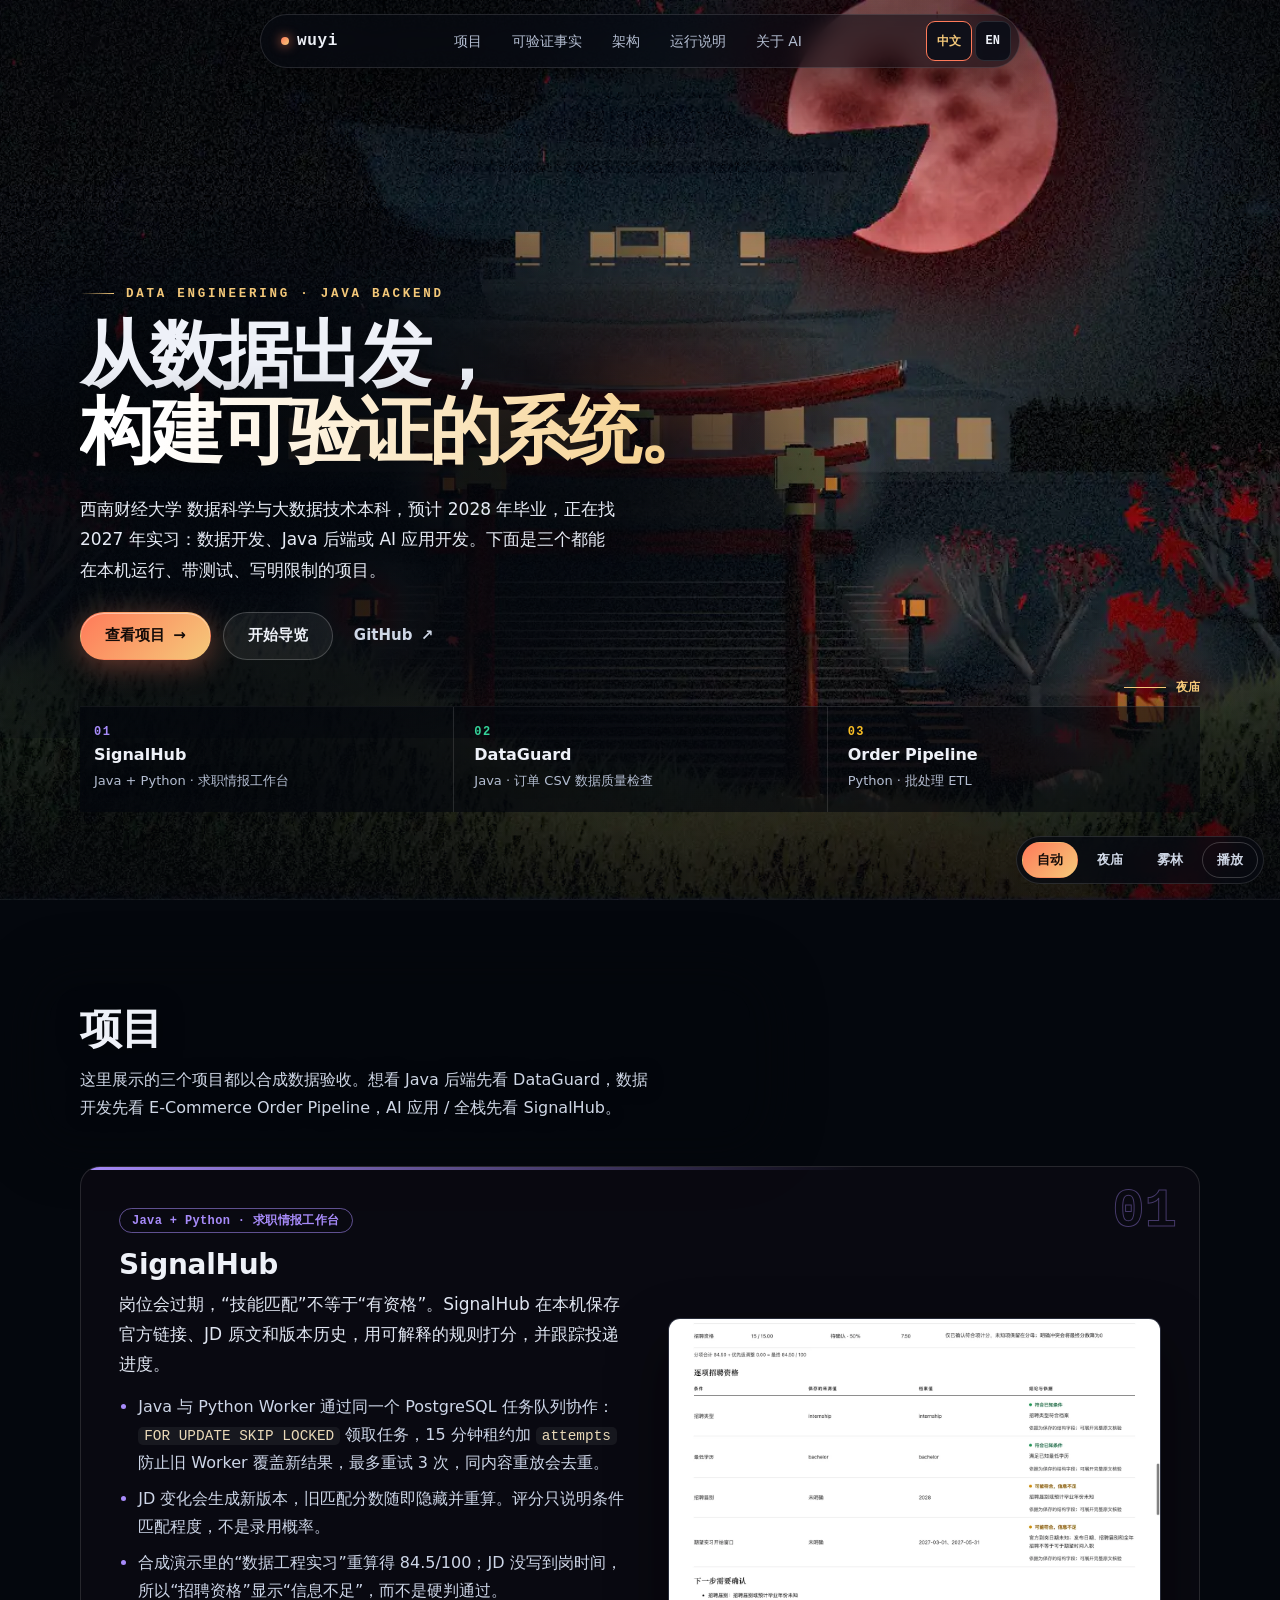
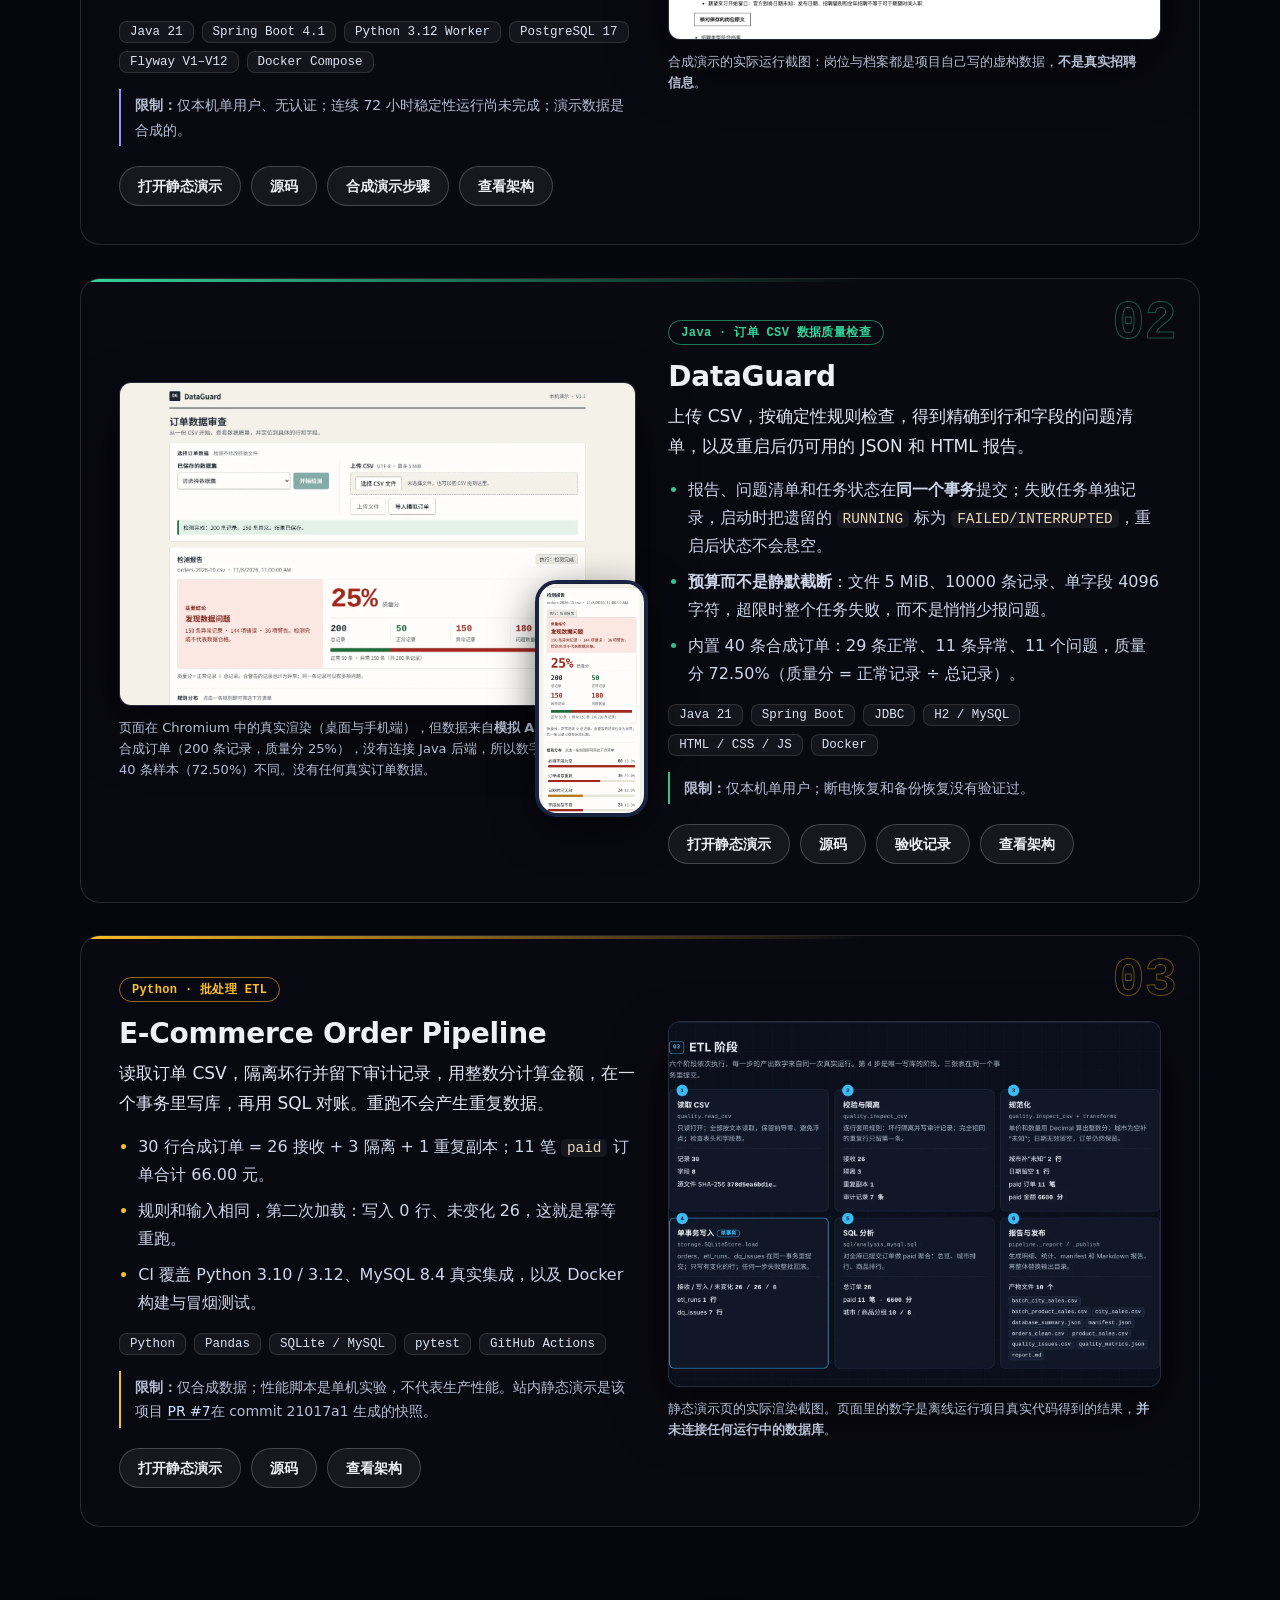
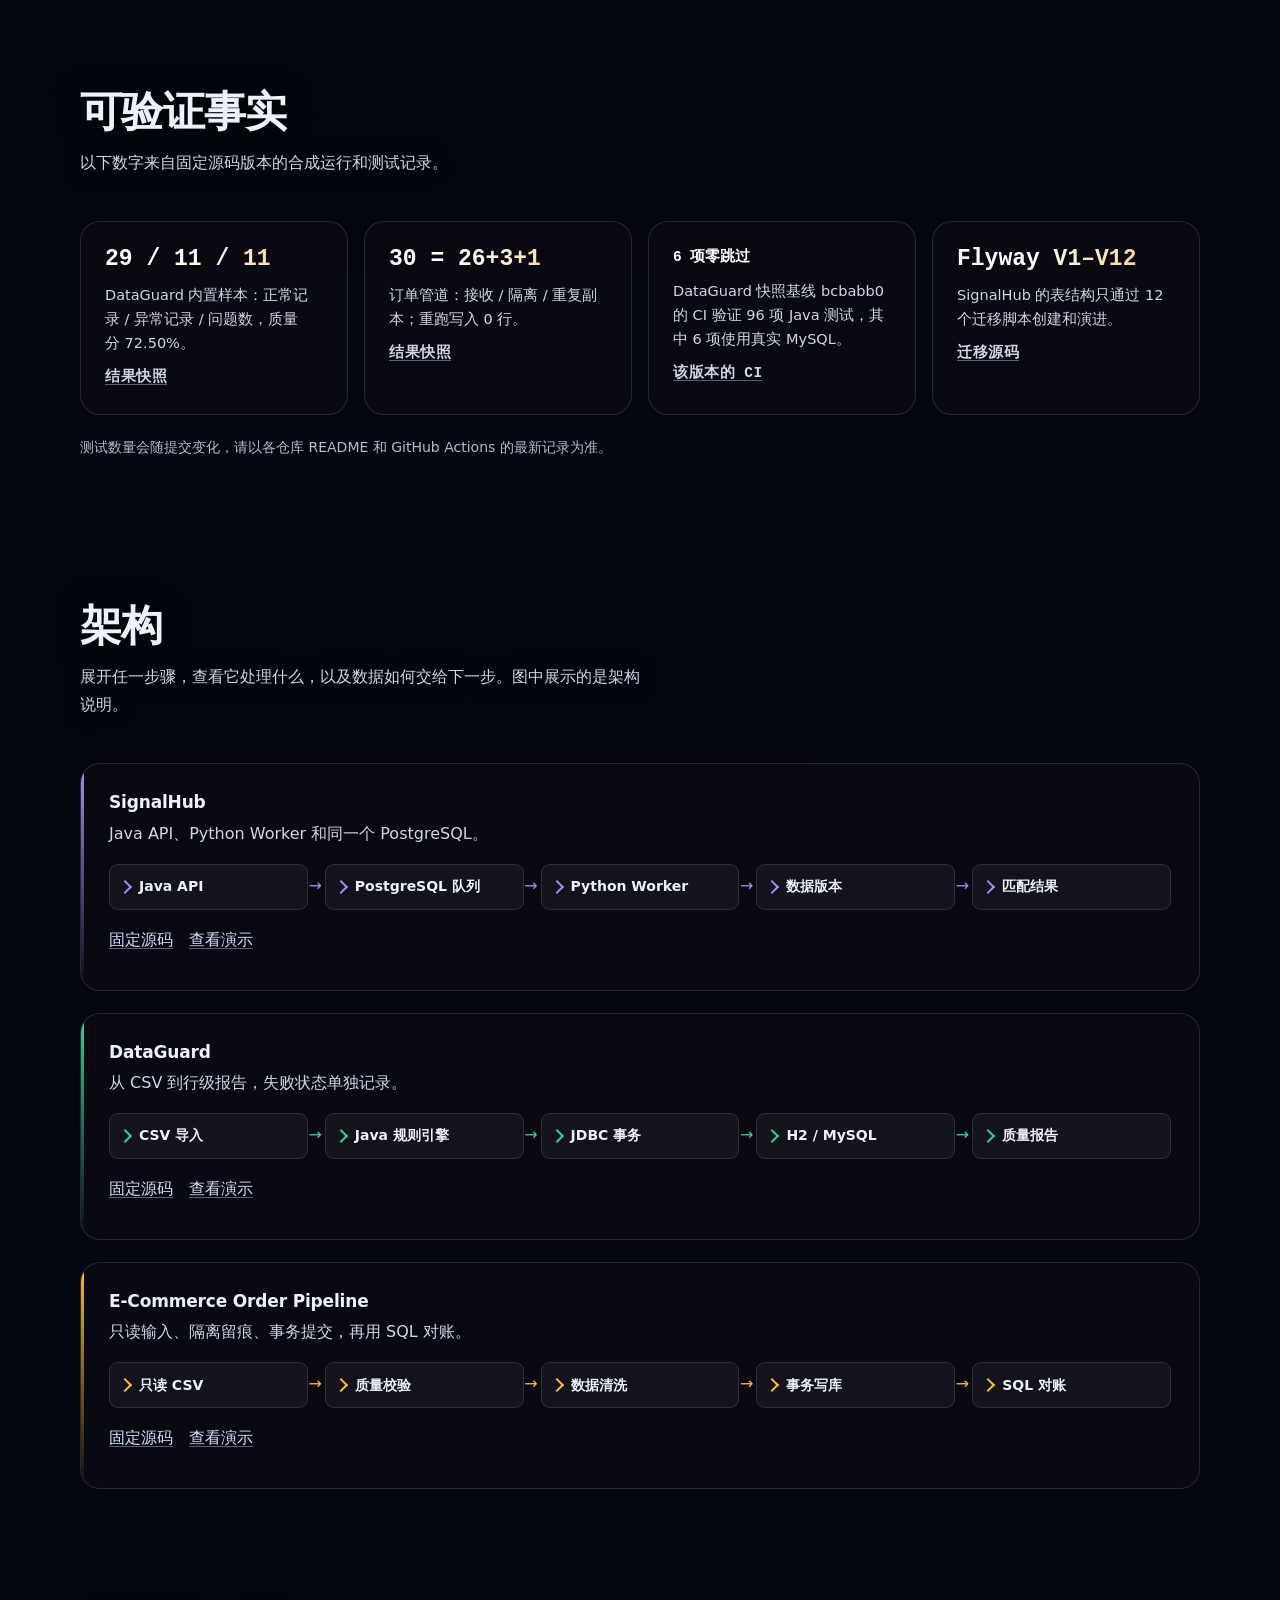
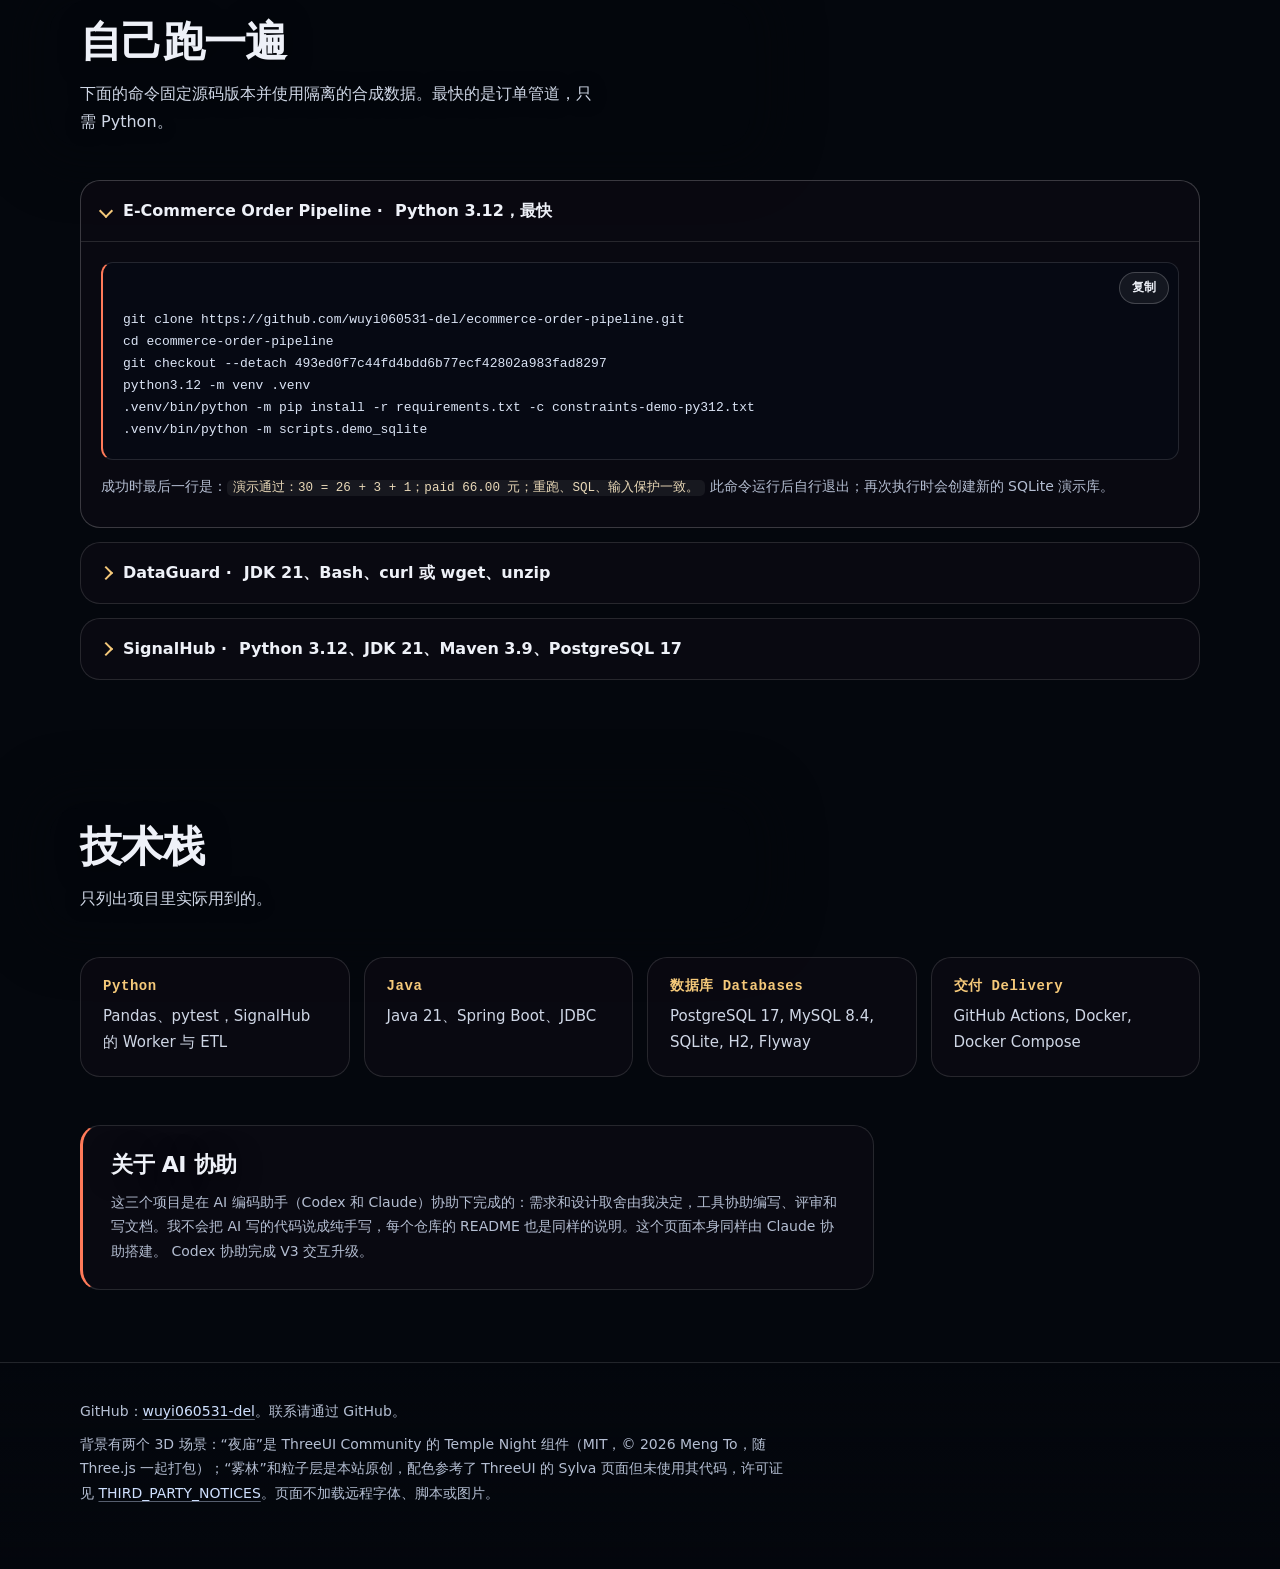
==== commit 64bedb43: "fix(portfolio): polish hero typography and anchor navigation" ====
--- a/docs/index.html
+++ b/docs/index.html
@@ -55,12 +55,12 @@
       <div class="hero-inner">
         <p class="kicker rise">Data engineering · Java backend</p>
         <h1 id="hero-title" class="rise"><span class="ph" data-i="50">从数据出发，</span><span class="ph" data-i="51">构建可验证的系统。</span></h1>
-        <p class="lead rise"><span data-i="52">西南财经大学 数据科学与大数据技术本科，预计 2028 年毕业，正在找 2027 年实习：数据开发、Java 后端或 AI 应用开发。下面是三个都能在本机运行、带测试、写明限制的项目。</span></p>
+        <p class="lead rise"><span data-i="52">西南财经大学 数据科学与大数据技术本科，预计 2028 年</span><span class="lead-phrase" data-i="heroGraduate">毕业</span><span data-i="heroSearch">，正在找 2027 年实习：</span><span class="lead-phrase" data-i="heroData">数据开发</span><span data-i="heroSeparator">、</span><span class="lead-phrase" data-i="heroBackend">Java 后端</span><span data-i="heroChoice">或 </span><span class="lead-phrase" data-i="heroAi">AI 应用开发</span><span data-i="heroProjects">。下面是三个都能</span><span class="lead-phrase" data-i="heroLocal">在本机运行</span><span class="lead-phrase" data-i="heroTests">、带测试</span><span data-i="heroLimits">、写明限制的项目。</span></p>
         <div class="cta rise">
           <a class="btn primary" href="#projects"><span data-i="53">查看项目 </span><span class="arr" aria-hidden="true">→</span></a>
           <button class="btn" type="button" data-tour-start hidden><span data-i="54">开始导览</span></button>
           <span class="visually-hidden" role="status" data-tour-status></span>
-          <a class="btn text" href="#reproduce"><span data-i="55">自己跑一遍</span></a>
+          <a class="btn text" href="https://github.com/wuyi060531-del">GitHub <span class="arr" aria-hidden="true">↗</span></a>
         </div>
       </div>
       <p class="scene-note" aria-hidden="true"><span class="scene-night"><span data-i="56">夜庙</span></span><span class="scene-forest"><span data-i="57">雾林</span></span></p>
--- a/docs/assets/style.css
+++ b/docs/assets/style.css
@@ -286,7 +286,7 @@
 
 /* V3: keep the horizon and scene visible next to the reading column. */
 [hidden] { display: none !important; }
-html { scroll-padding-top: 94px; }
+html { scroll-padding-top: var(--site-header-inset, 94px); }
 .hero { padding-bottom: 88px !important; }
 .hero-frame { position: relative; }
 .hero-inner { max-width: min(760px, 68vw); padding-bottom: 38px; }
@@ -294,6 +294,8 @@
 .hero h1 .ph { text-wrap: balance; }
 .hero .kicker { margin-bottom: 16px; }
 .hero .lead { max-width: 43ch; margin-bottom: 26px; }
+:lang(zh) .hero .lead { max-width: 51ch; }
+:lang(zh) .hero .lead-phrase { white-space: nowrap; }
 .hero .hero-inner > :nth-child(3) { animation-delay: .05s; }
 .hero .hero-inner > :nth-child(4) { animation-delay: .1s; }
 @keyframes rise { from { opacity: .84; translate: 0 10px; } to { opacity: 1; translate: 0 0; } }
@@ -338,8 +340,9 @@
   .arch .flow li:not(:last-child)::after { display: block; right: -14px; top: 22px; }
 }
 @media (max-width: 720px) {
+  html { scroll-padding-top: var(--site-header-inset, 130px); }
   .hero-inner { max-width: none; }
-  .hero { padding-top: 134px !important; padding-bottom: 84px !important; }
+  .hero { padding-top: 134px !important; padding-bottom: 84px !important; padding-bottom: clamp(84px, 15svh, 130px) !important; }
   .hero h1 { font-size: clamp(29px, 7.4vw, 52px); letter-spacing: -.04em; }
   .hero-index a { padding-inline: 8px; }
   .bar { flex-wrap: wrap; justify-content: center; }
